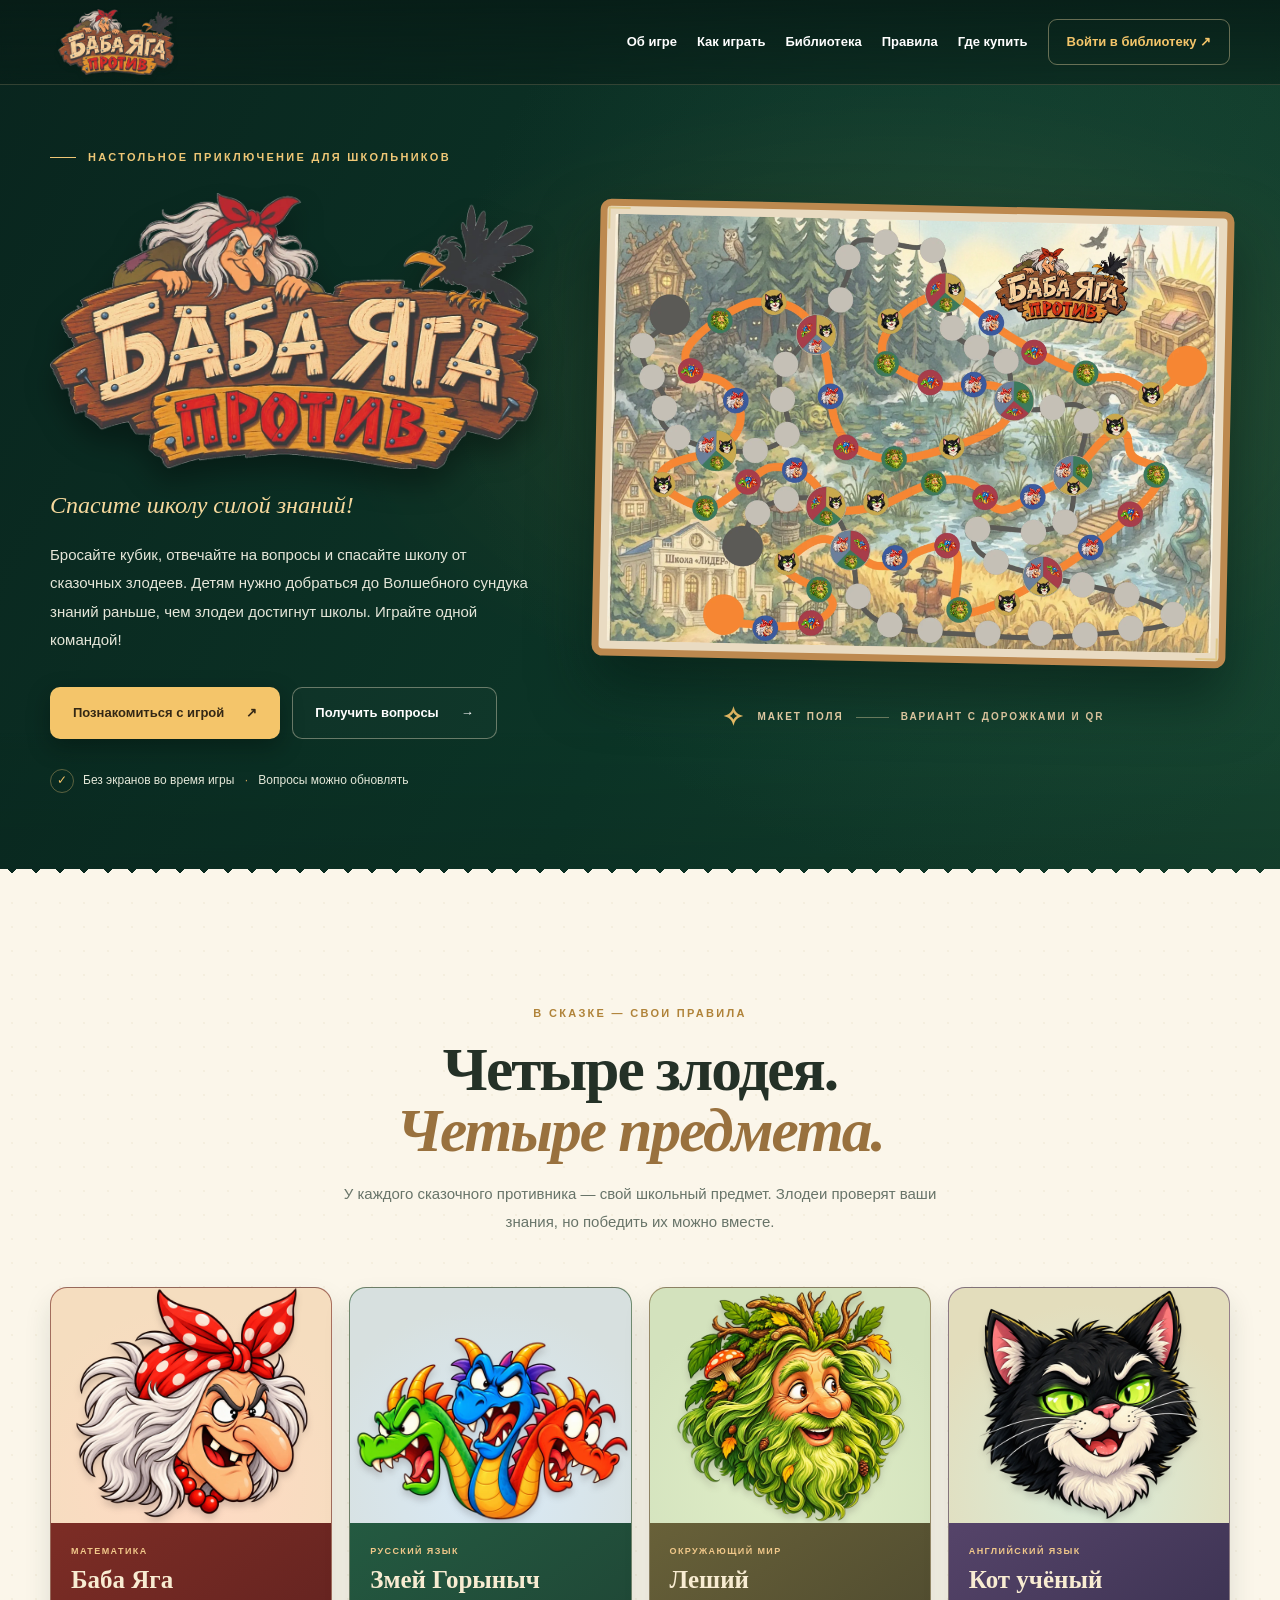
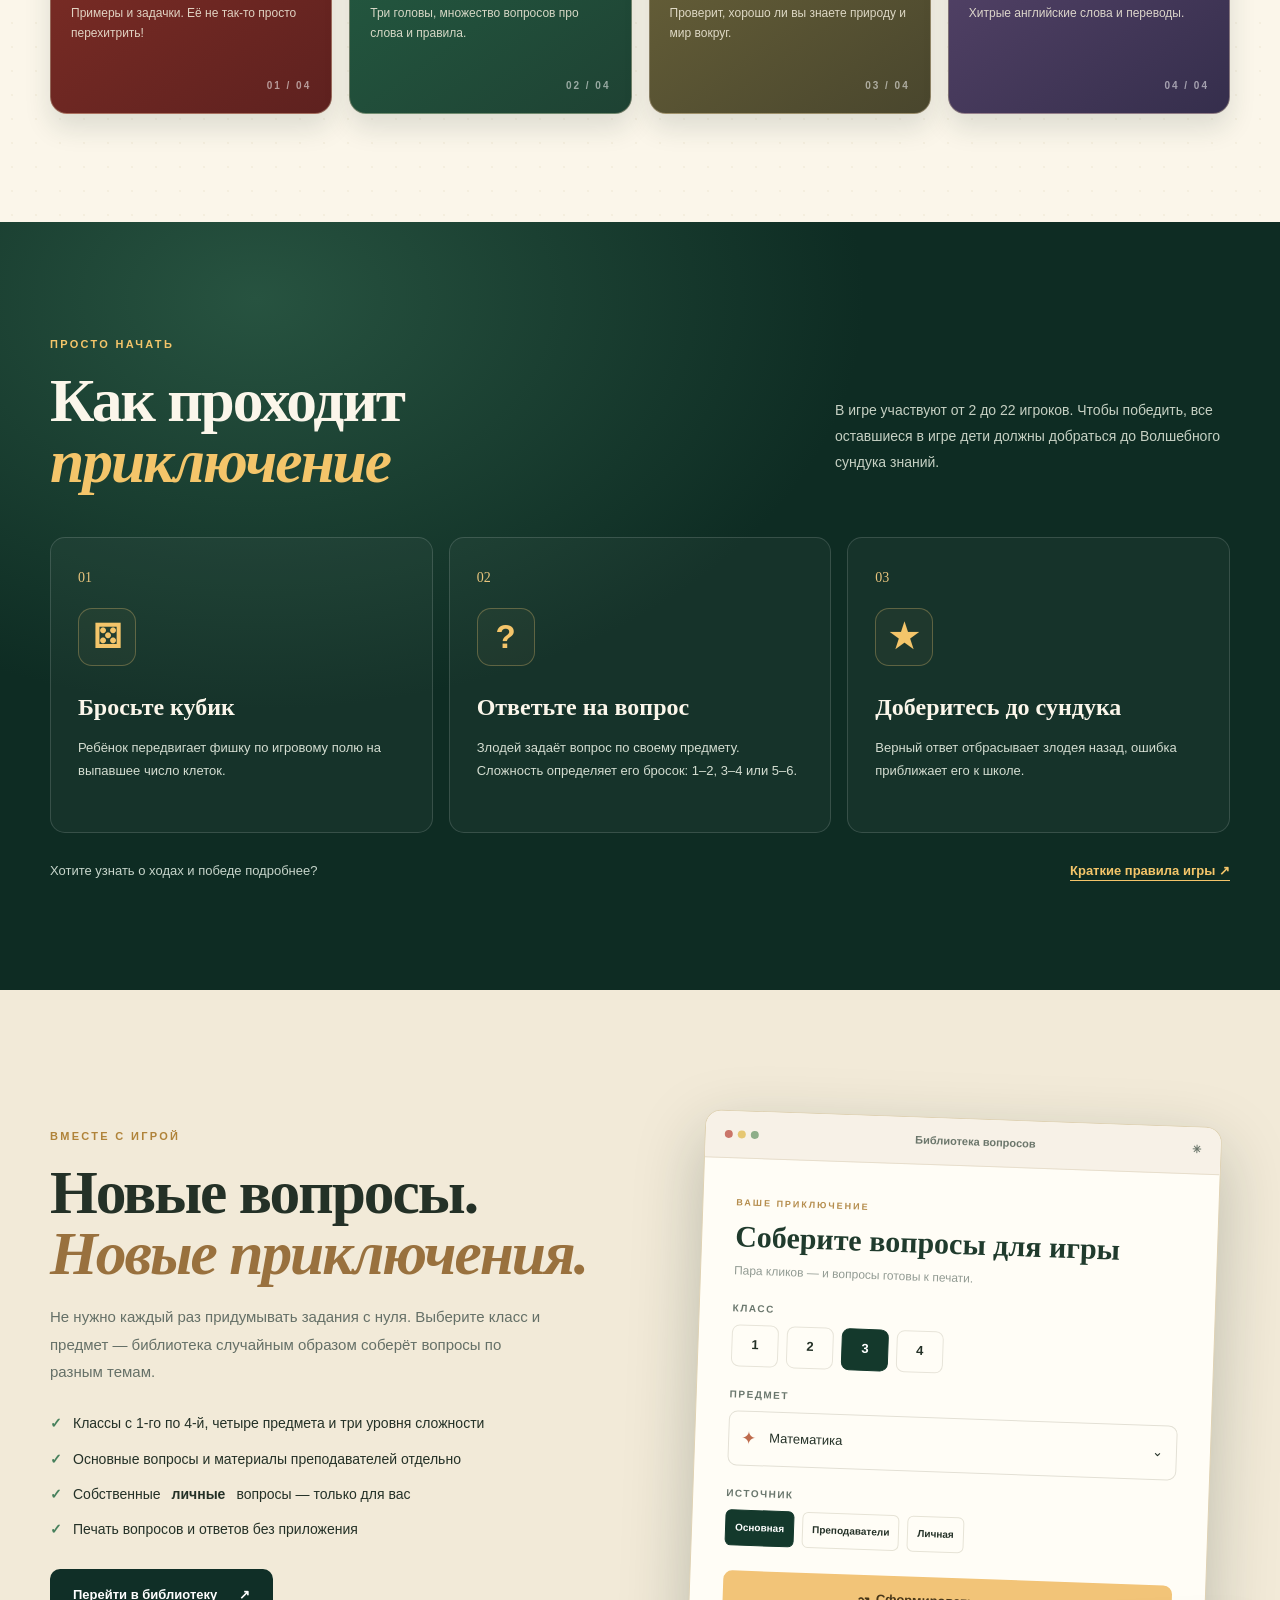
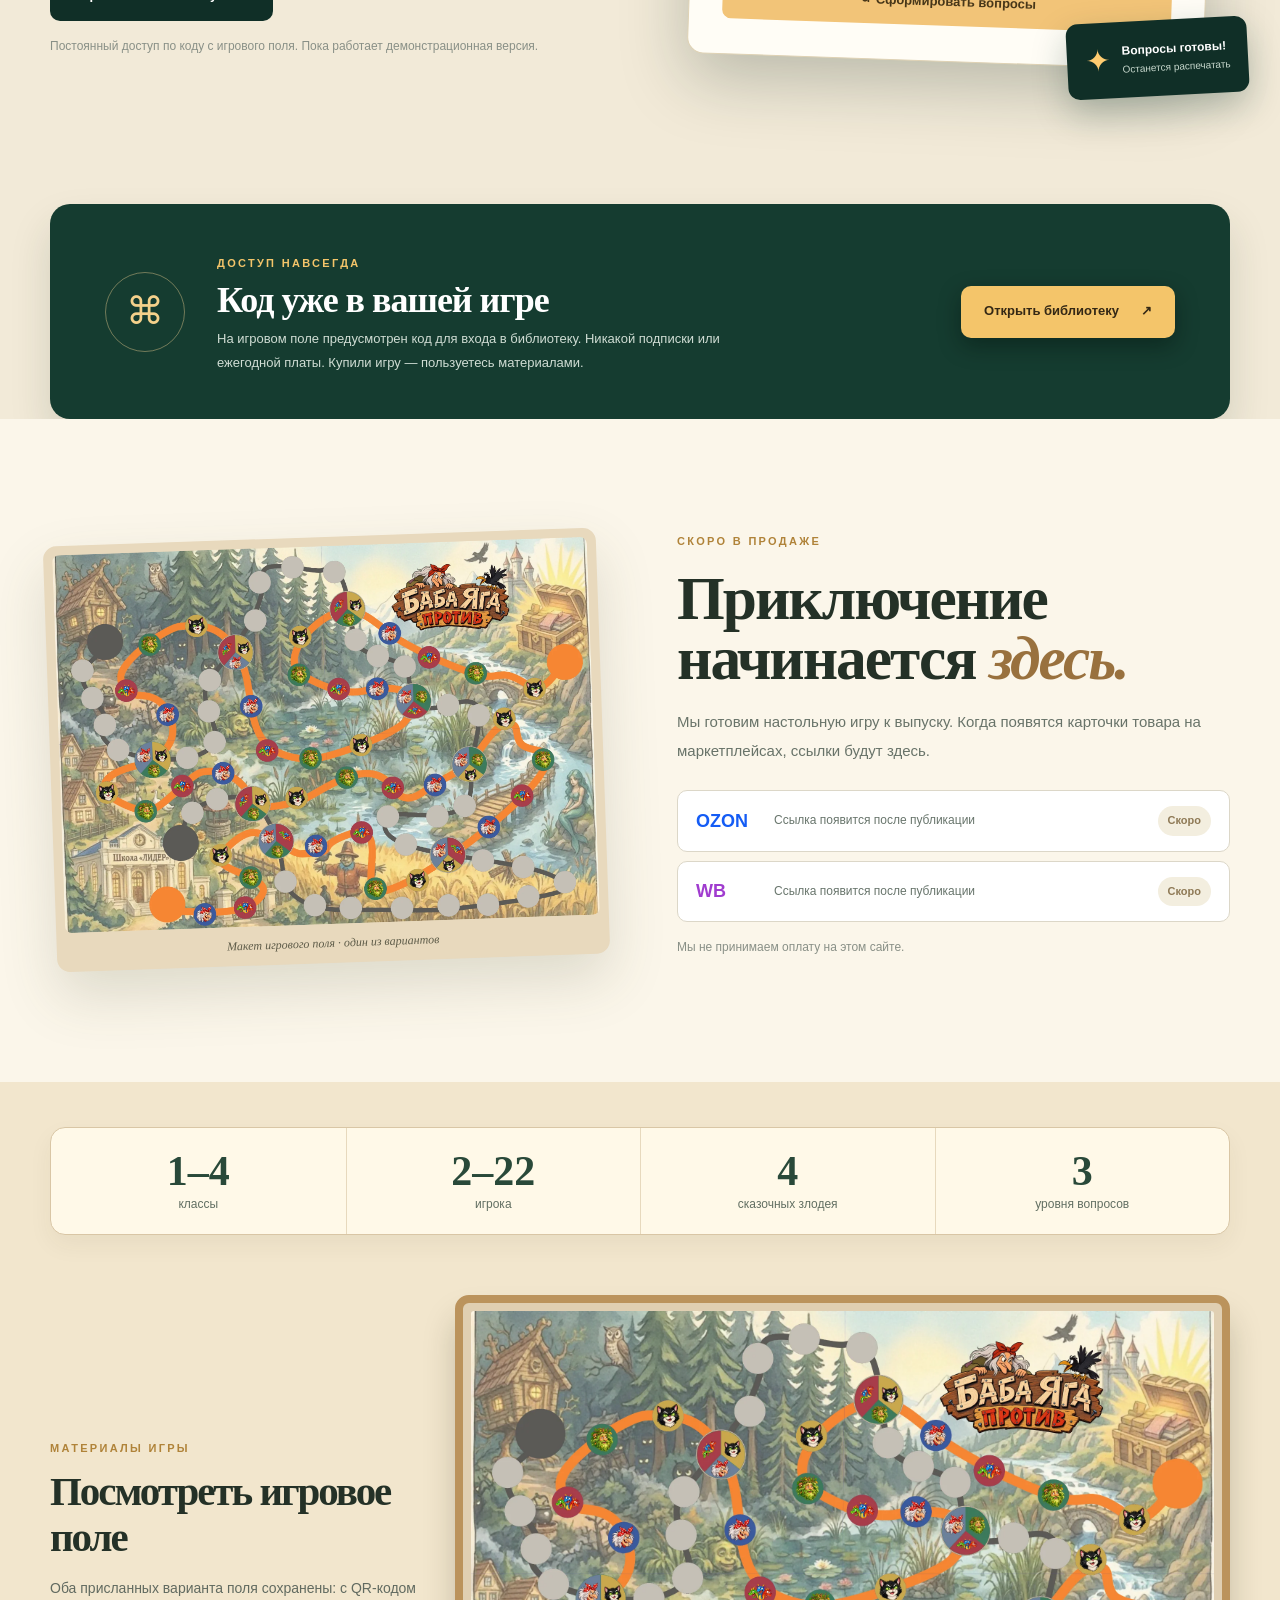
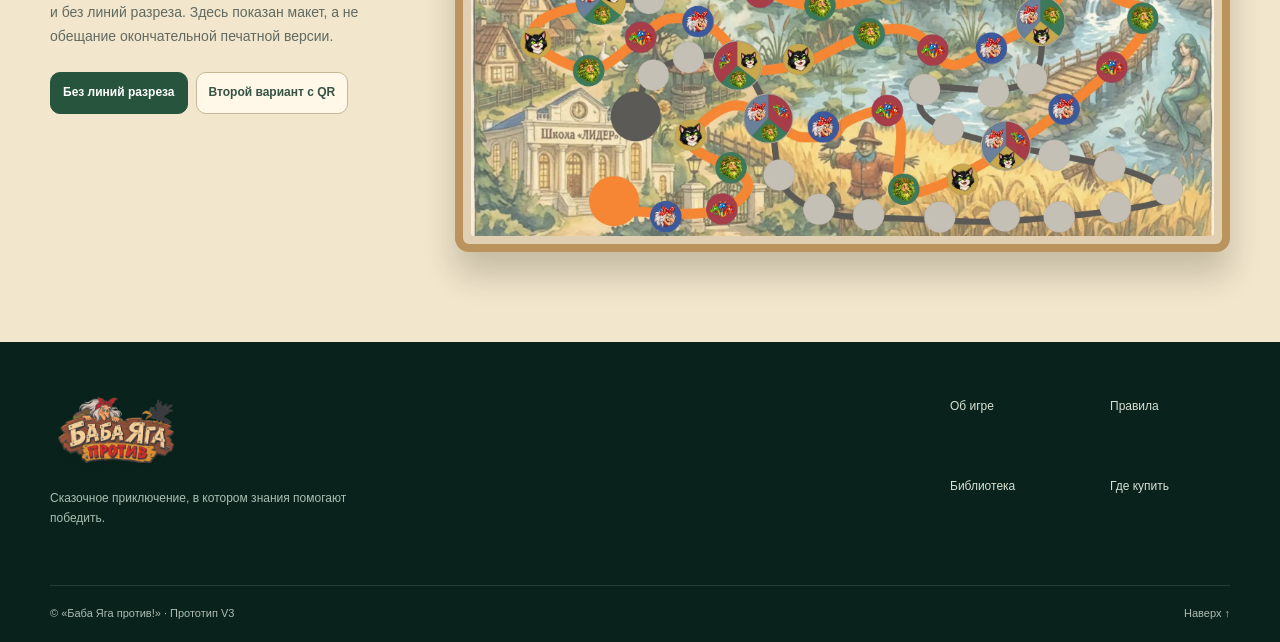
==== index.html @ 4ae3c8c5 "Add files via upload" ====
<!doctype html>
<html lang="ru">
<head>
  <meta charset="utf-8">
  <meta name="viewport" content="width=device-width, initial-scale=1">
  <meta name="theme-color" content="#102c25">
  <meta name="description" content="Баба Яга против! — настольная игра, в которой дети спасают школу, отвечая на вопросы. Постоянный доступ к библиотеке заданий — вместе с игрой.">
  <title>Баба Яга против! — Настольная игра, где знания побеждают</title>
  <link rel="stylesheet" href="css/style.css"><link rel="stylesheet" href="css/v3.css">
</head>
<body>
<header class="site-header" id="top">
  <div class="container nav-wrap">
    <a href="index.html" class="wordmark" aria-label="Баба Яга против! — главная"><img src="assets/logo.webp" alt="Баба Яга против!" class="header-logo" width="138" height="90"></a>
    <button class="menu-toggle" type="button" aria-controls="site-nav" aria-expanded="false" aria-label="Открыть меню">☰</button>
    <nav id="site-nav" class="main-nav" aria-label="Основное меню">
      <a href="#about">Об игре</a><a href="#how">Как играть</a><a href="#library">Библиотека</a><a href="rules.html">Правила</a><a href="#buy">Где купить</a>
      <a class="nav-button" href="library.html">Войти в библиотеку <span>↗</span></a>
    </nav>
  </div>
</header>
<main>
  <section class="hero">
    <div class="hero-scene" aria-hidden="true"></div>
    <div class="container hero-grid">
      <div class="hero-copy">
        <div class="eyebrow"><span class="eyebrow-line"></span> НАСТОЛЬНОЕ ПРИКЛЮЧЕНИЕ ДЛЯ ШКОЛЬНИКОВ</div>
        <h1 class="hero-logo-title"><img src="assets/logo.webp" alt="Баба Яга против!" class="hero-logo" width="800" height="550"></h1>
        <p class="hero-lead">Спасите школу силой знаний!</p>
        <p class="hero-desc">Бросайте кубик, отвечайте на вопросы и спасайте школу от сказочных злодеев. Детям нужно добраться до Волшебного сундука знаний раньше, чем злодеи достигнут школы. Играйте одной командой!</p>
        <div class="hero-actions"><a class="btn btn-gold" href="#about">Познакомиться с игрой <span>↗</span></a><a class="btn btn-outline-light" href="library.html">Получить вопросы <span>→</span></a></div>
        <div class="hero-note"><span class="circle-tick">✓</span><span>Без экранов во время игры <i>·</i> Вопросы можно обновлять</span></div>
      </div>
      <div class="hero-display">
        <div class="board-frame"><img src="assets/board.webp" alt="Авторский макет игрового поля с маршрутами, клетками персонажей и QR-кодом" width="2048" height="1448"><span class="frame-corner corner-a"></span><span class="frame-corner corner-b"></span></div>
        <div class="board-caption"><span class="sparkle">✧</span> Макет поля <span class="caption-rule"></span> <span>Вариант с дорожками и QR</span></div>
      </div>
    </div>
    <div class="hero-bottom-ornament" aria-hidden="true"></div>
  </section>
  <section id="about" class="section paper-section">
    <div class="container">
      <div class="section-heading center"><span class="section-kicker">В СКАЗКЕ — СВОИ ПРАВИЛА</span><h2>Четыре злодея.<br><em>Четыре предмета.</em></h2><p>У каждого сказочного противника — свой школьный предмет. Злодеи проверят ваши знания, но победить их можно вместе.</p></div>
      <div class="villains-grid">
        <article class="villain villain-yaga"><div class="villain-art"><img src="assets/villain_yaga.webp" alt="Баба Яга — злодей по математике" loading="lazy" width="900" height="900"></div><div class="villain-body"><span class="villain-label">МАТЕМАТИКА</span><h3>Баба Яга</h3><p>Примеры и задачки. Её не так-то просто перехитрить!</p><span class="villain-id">01 / 04</span></div></article>
        <article class="villain villain-dragon"><div class="villain-art"><img src="assets/villain_dragon.webp" alt="Трёхголовый Змей Горыныч — злодей по русскому языку" loading="lazy" width="900" height="900"></div><div class="villain-body"><span class="villain-label">РУССКИЙ ЯЗЫК</span><h3>Змей Горыныч</h3><p>Три головы, множество вопросов про слова и правила.</p><span class="villain-id">02 / 04</span></div></article>
        <article class="villain villain-leshy"><div class="villain-art"><img src="assets/villain_leshy.webp" alt="Леший — злодей по окружающему миру" loading="lazy" width="900" height="900"></div><div class="villain-body"><span class="villain-label">ОКРУЖАЮЩИЙ МИР</span><h3>Леший</h3><p>Проверит, хорошо ли вы знаете природу и мир вокруг.</p><span class="villain-id">03 / 04</span></div></article>
        <article class="villain villain-cat"><div class="villain-art"><img src="assets/villain_cat.webp" alt="Кот учёный — злодей по английскому языку" loading="lazy" width="900" height="1125"></div><div class="villain-body"><span class="villain-label">АНГЛИЙСКИЙ ЯЗЫК</span><h3>Кот учёный</h3><p>Хитрые английские слова и переводы.</p><span class="villain-id">04 / 04</span></div></article>
      </div>
    </div>
  </section>
  <section class="section forest-mid" id="how">
    <div class="container">
      <div class="how-heading"><div><span class="section-kicker kicker-amber">ПРОСТО НАЧАТЬ</span><h2>Как проходит<br><em>приключение</em></h2></div><p>В игре участвуют от 2 до 22 игроков. Чтобы победить, все оставшиеся в игре дети должны добраться до Волшебного сундука знаний.</p></div>
      <div class="steps-grid">
        <article class="step-card"><span class="step-num">01</span><div class="step-symbol">⚄</div><h3>Бросьте кубик</h3><p>Ребёнок передвигает фишку по игровому полю на выпавшее число клеток.</p></article>
        <article class="step-card"><span class="step-num">02</span><div class="step-symbol">?</div><h3>Ответьте на вопрос</h3><p>Злодей задаёт вопрос по своему предмету. Сложность определяет его бросок: 1–2, 3–4 или 5–6.</p></article>
        <article class="step-card"><span class="step-num">03</span><div class="step-symbol">★</div><h3>Доберитесь до сундука</h3><p>Верный ответ отбрасывает злодея назад, ошибка приближает его к школе.</p></article>
      </div>
      <div class="read-rules"><span>Хотите узнать о ходах и победе подробнее?</span><a href="rules.html">Краткие правила игры <span>↗</span></a></div>
    </div>
  </section>
  <section class="section library-promo" id="library">
    <div class="container promo-grid">
      <div class="promo-content"><span class="section-kicker">ВМЕСТЕ С ИГРОЙ</span><h2>Новые вопросы.<br><em>Новые приключения.</em></h2><p>Не нужно каждый раз придумывать задания с нуля. Выберите класс и предмет — библиотека случайным образом соберёт вопросы по разным темам.</p><ul class="feature-list"><li><span>✓</span>Классы с 1-го по 4-й, четыре предмета и три уровня сложности</li><li><span>✓</span>Основные вопросы и материалы преподавателей отдельно</li><li><span>✓</span>Собственные <strong>личные</strong> вопросы — только для вас</li><li><span>✓</span>Печать вопросов и ответов без приложения</li></ul><a class="btn btn-forest" href="library.html">Перейти в библиотеку <span>↗</span></a><p class="small-muted">Постоянный доступ по коду с игрового поля. Пока работает демонстрационная версия.</p></div>
      <div class="promo-visual" aria-label="Пример интерфейса библиотеки">
        <div class="mock-browser"><div class="browser-bar"><div class="browser-dots"><i></i><i></i><i></i></div><span>Библиотека вопросов</span><span>✳</span></div><div class="mock-body"><div class="mock-head"><span class="mock-kicker">ВАШЕ ПРИКЛЮЧЕНИЕ</span><h3>Соберите вопросы для игры</h3><p>Пара кликов — и вопросы готовы к печати.</p></div><div class="mock-label">КЛАСС</div><div class="mock-pills"><span>1</span><span>2</span><span class="active">3</span><span>4</span></div><div class="mock-label">ПРЕДМЕТ</div><div class="mock-subject"><span class="mock-mark">✦</span> Математика <span>⌄</span></div><div class="mock-label">ИСТОЧНИК</div><div class="mock-sources"><span class="active">Основная</span><span>Преподаватели</span><span>Личная</span></div><div class="mock-cta">↝ &nbsp;Сформировать вопросы</div></div></div>
        <div class="mock-floating"><span>✦</span><div><strong>Вопросы готовы!</strong><small>Останется распечатать</small></div></div>
      </div>
    </div>
  </section>
  <section class="section access-section"><div class="container access-panel"><div class="access-icon">⌘</div><div><span class="section-kicker kicker-amber">ДОСТУП НАВСЕГДА</span><h2>Код уже в вашей игре</h2><p>На игровом поле предусмотрен код для входа в библиотеку. Никакой подписки или ежегодной платы. Купили игру — пользуетесь материалами.</p></div><a class="btn btn-gold" href="library.html">Открыть библиотеку <span>↗</span></a></div></section>
  <section class="section buy-section" id="buy"><div class="container buy-grid"><div class="buy-photo"><img src="assets/board.webp" alt="Авторский макет поля с маршрутами и QR-кодом" loading="lazy"><span>Макет игрового поля · один из вариантов</span></div><div class="buy-copy"><span class="section-kicker">СКОРО В ПРОДАЖЕ</span><h2>Приключение<br>начинается <em>здесь.</em></h2><p>Мы готовим настольную игру к выпуску. Когда появятся карточки товара на маркетплейсах, ссылки будут здесь.</p><div class="buy-options"><div class="buy-option"><span class="store-logo ozon">OZON</span><span>Ссылка появится после публикации</span><span class="soon-chip">Скоро</span></div><div class="buy-option"><span class="store-logo wild">WB</span><span>Ссылка появится после публикации</span><span class="soon-chip">Скоро</span></div></div><p class="small-muted">Мы не принимаем оплату на этом сайте.</p></div></div></section>
<section class="section gameplay-facts"><div class="container"><div class="facts-row"><div><strong>1–4</strong><span>классы</span></div><div><strong>2–22</strong><span>игрока</span></div><div><strong>4</strong><span>сказочных злодея</span></div><div><strong>3</strong><span>уровня вопросов</span></div></div><div class="board-variants"><div><span class="section-kicker">МАТЕРИАЛЫ ИГРЫ</span><h2>Посмотреть игровое поле</h2><p>Оба присланных варианта поля сохранены: с QR-кодом и без линий разреза. Здесь показан макет, а не обещание окончательной печатной версии.</p><div class="variant-buttons"><button class="variant-button active" type="button" data-board="assets/board.webp">Без линий разреза</button><button class="variant-button" type="button" data-board="assets/board_alternative.webp">Второй вариант с QR</button></div></div><div class="variant-image"><img id="board-variant-image" src="assets/board.webp" alt="Макет игрового поля с маршрутами и QR" loading="lazy"></div></div></div></section></main>
<footer class="footer"><div class="container footer-grid"><div><a href="index.html" class="wordmark footer-mark"><img src="assets/logo.webp" alt="Баба Яга против!" class="header-logo" width="138" height="90"></a><p>Сказочное приключение, в котором знания помогают победить.</p></div><nav aria-label="Ссылки внизу страницы"><a href="#about">Об игре</a><a href="rules.html">Правила</a><a href="library.html">Библиотека</a><a href="#buy">Где купить</a></nav></div><div class="container footer-bottom"><span>© «Баба Яга против!» · Прототип V3</span><a href="#top">Наверх ↑</a></div></footer>
<script src="js/common.js"></script><script src="js/home.js"></script>
</body></html>
---- css/style.css ----
:root{--forest:#102f27;--forest-deep:#0b231e;--forest-mid:#1b4035;--cream:#fbf6ea;--paper:#f3ead7;--ink:#243229;--muted:#687469;--gold:#f6c873;--gold-dark:#ad7532;--line:#ded6c5;--radius:20px;--shadow:0 24px 66px #132c2440}*{box-sizing:border-box}html{scroll-behavior:smooth}body{margin:0;background:var(--cream);color:var(--ink);font-family:Arial,'Segoe UI',sans-serif;font-size:16px;line-height:1.6;-webkit-font-smoothing:antialiased}body.modal-open{overflow:hidden}a{text-decoration:none;color:inherit}button,input,select,textarea{font:inherit}button,a{ -webkit-tap-highlight-color:transparent}button{cursor:pointer}img{display:block;max-width:100%}p{margin:0 0 1rem}.container{width:min(1180px,calc(100% - 48px));margin:auto}.site-header{position:absolute;z-index:10;inset:0 0 auto;color:white;background:linear-gradient(180deg,#071c16db,#071c1680);backdrop-filter:blur(8px);border-bottom:1px solid #f7e7b02e}.nav-wrap{min-height:88px;display:flex;align-items:center;justify-content:space-between;gap:20px}.wordmark{display:inline-flex;align-items:center;gap:9px;font-weight:800;font-size:20px;line-height:1;letter-spacing:-.7px;white-space:nowrap}.wordmark em{display:block;font-size:15px;font-style:normal;letter-spacing:1.5px;color:var(--gold);text-transform:uppercase;margin-top:5px}.brand-star{font-size:35px;color:var(--gold);font-weight:300}.main-nav{display:flex;align-items:center;gap:25px;font-size:13px;font-weight:700}.main-nav>a:not(.nav-button){transition:color .2s}.main-nav>a:not(.nav-button):hover{color:var(--gold)}.nav-button{padding:12px 18px;border:1px solid #ead3a36b;color:var(--gold);border-radius:9px;white-space:nowrap}.nav-button:hover{background:#ebd7ae1c}.menu-toggle{display:none;background:none;border:0;font-size:24px;color:white;line-height:1}.hero{position:relative;overflow:hidden;min-height:805px;background:#102b24;color:white;isolation:isolate}.hero-scene{position:absolute;inset:0;background:radial-gradient(circle at 77% 23%,#3666579c,transparent 46%),radial-gradient(circle at 9% 90%,#1b594766,transparent 40%),linear-gradient(115deg,#071e19,#153c30 64%,#103025);z-index:-2}.hero::after{content:'';position:absolute;inset:0;z-index:-1;opacity:.2;background:radial-gradient(ellipse at 70% 45%,#c28c37a6,transparent 46%),linear-gradient(transparent 82%,#071b17)}.hero-grid{display:grid;grid-template-columns:.87fr 1.13fr;align-items:center;gap:58px;min-height:805px;padding:170px 0 130px}.eyebrow,.section-kicker{font-weight:800;font-size:11px;line-height:1.35;letter-spacing:2.3px;color:#b08339}.eyebrow{color:#efc776;display:flex;align-items:center;gap:12px;margin-bottom:28px}.eyebrow-line{display:block;height:1px;width:26px;background:#efc776}.hero h1,.section h2,.inner-intro h1,.library-hero h1{font-family:Georgia,'Times New Roman',serif;letter-spacing:-2px;font-weight:700;line-height:.99}.hero h1{font-size:clamp(68px,7.4vw,118px);margin:0 0 26px;text-shadow:0 7px 24px #0005}.hero h1 span{color:var(--gold);font-size:.82em;font-style:italic}.hero-lead{font-family:Georgia,serif;font-size:24px;font-style:italic;color:#f7d99d;margin:0 0 16px}.hero-desc{max-width:490px;font-size:15px;line-height:1.9;color:#e5e6d9;margin-bottom:32px}.hero-actions{display:flex;gap:12px;flex-wrap:wrap}.btn{display:inline-flex;align-items:center;justify-content:center;gap:22px;min-height:52px;padding:14px 22px;border-radius:10px;border:1px solid transparent;font-weight:800;font-size:13px;line-height:1.25;white-space:nowrap;transition:transform .18s,background .18s,box-shadow .18s}.btn:hover{transform:translateY(-2px)}.btn-gold{background:var(--gold);color:#342815;box-shadow:0 8px 22px #010e0966}.btn-gold:hover{background:#ffdb91}.btn-outline-light{background:#ffffff05;border-color:#e8dec46a;color:#fff}.btn-outline-dark{border-color:#b9b5a5;color:var(--forest);background:transparent}.btn-forest{background:var(--forest);color:#fff}.btn-forest:hover{background:#24513f}.hero-note{margin-top:30px;display:flex;align-items:center;gap:9px;font-size:12px;color:#e4e8d9}.hero-note i{font-style:normal;margin:0 7px;color:#cda25b}.circle-tick{color:var(--gold);border:1px solid #eac0755e;border-radius:100%;height:24px;width:24px;display:grid;place-items:center}.hero-display{position:relative;min-width:0}.board-frame{padding:8px;background:#dec894;border:7px solid #59472b;box-shadow:0 27px 0 #07160b22,0 45px 90px #0009,0 0 0 1px #cdb57c;border-radius:11px;transform:rotate(2deg);position:relative}.board-frame img{width:100%;height:auto;border:2px solid #f7e9b3;border-radius:2px}.frame-corner{position:absolute;border:2px solid #dfc88a;width:22px;height:22px}.corner-a{top:1px;left:1px;border-right:0;border-bottom:0}.corner-b{bottom:1px;right:1px;border-left:0;border-top:0}.board-caption{display:flex;gap:12px;align-items:center;justify-content:center;margin-top:35px;color:#e3d2a6;text-transform:uppercase;letter-spacing:2px;font-size:10px;font-weight:800}.sparkle{font-size:26px;color:var(--gold)}.caption-rule{height:1px;width:33px;background:#edddae70}.hero-bottom-ornament{position:absolute;bottom:0;height:22px;left:0;right:0;background:linear-gradient(135deg,transparent 12px,var(--cream) 0) 0 0/24px 24px,linear-gradient(225deg,transparent 12px,var(--cream) 0) 0 0/24px 24px}.section{padding:108px 0}.paper-section{background:var(--cream);background-image:radial-gradient(#a9854e12 1px,transparent 1px);background-size:24px 24px}.section-heading.center{text-align:center;max-width:640px;margin:0 auto 50px}.section h2{font-size:clamp(40px,4.8vw,67px);margin:15px 0 19px}.section h2 em,.inner-intro h1 em{font-style:italic;color:#99713e}.section-heading p{font-size:15px;color:var(--muted);line-height:1.9}.villains-grid{display:grid;grid-template-columns:repeat(4,1fr);gap:15px}.villain{min-height:308px;position:relative;padding:30px 23px 25px;border-radius:15px;display:flex;flex-direction:column;overflow:hidden;color:#f8ecd2;box-shadow:0 12px 25px #10352e13}.villain::after{content:'';position:absolute;top:-65px;right:-65px;border:1px solid #ffffff22;width:220px;height:220px;border-radius:50%;box-shadow:0 0 0 40px #ffffff07,0 0 0 85px #ffffff05;pointer-events:none}.villain-yaga{background:linear-gradient(145deg,#8f3429,#5e211f)}.villain-dragon{background:linear-gradient(145deg,#276849,#1e4233)}.villain-leshy{background:linear-gradient(145deg,#7b7140,#49462d)}.villain-cat{background:linear-gradient(145deg,#69517b,#352e4c)}.villain-icon{font-family:Georgia,serif;display:grid;place-items:center;width:72px;height:72px;border-radius:50%;background:#ffffff17;border:1px solid #ffffff60;color:#f7dc9d;font-size:39px;margin-bottom:21px}.villain-label{font-size:10px;font-weight:800;letter-spacing:1.9px;color:#f1c88a}.villain h3{font-family:Georgia,serif;font-size:25px;margin:7px 0 9px;line-height:1.2}.villain p{font-size:12px;line-height:1.65;color:#f2eddbdd}.villain-id{margin-top:auto;align-self:flex-end;font-weight:700;font-size:10px;color:#ffffff8a;letter-spacing:2px}.forest-mid{background:radial-gradient(ellipse at 20% 10%,#275340 0%,transparent 42%),#0e2c23;color:var(--cream)}.kicker-amber{color:var(--gold)}.how-heading{display:flex;align-items:end;justify-content:space-between;gap:80px;margin-bottom:45px}.how-heading h2{margin-bottom:0}.how-heading h2 em{color:var(--gold)}.how-heading>p{max-width:395px;color:#c6d0c3;font-size:14px;line-height:1.85}.steps-grid{display:grid;grid-template-columns:repeat(3,1fr);gap:16px}.step-card{background:#ffffff09;border:1px solid #ffffff24;border-radius:15px;padding:26px 27px 33px;position:relative;min-height:272px}.step-num{font-family:Georgia,serif;font-size:14px;color:#e8c47d}.step-symbol{border:1px solid #e7be7350;background:#e7be730b;color:var(--gold);display:grid;place-items:center;width:58px;height:58px;border-radius:14px;font-size:33px;font-weight:800;margin:18px 0 22px}.step-card h3{font-family:Georgia,serif;font-size:24px;margin:0 0 10px}.step-card p{font-size:13px;line-height:1.8;color:#d4ddd1}.read-rules{display:flex;justify-content:space-between;align-items:center;gap:20px;padding-top:28px;color:#c7d5cb;font-size:13px}.read-rules a{color:var(--gold);font-weight:800;text-decoration:underline;text-underline-offset:5px}.library-promo{background:#f2ead8}.promo-grid{display:grid;grid-template-columns:1fr 1fr;gap:75px;align-items:center}.promo-content>p{line-height:1.85;color:#657067;font-size:15px;max-width:500px}.feature-list{list-style:none;padding:0;margin:26px 0 28px;display:grid;gap:13px}.feature-list li{display:flex;gap:11px;font-size:14px}.feature-list li span{font-weight:800;color:#47805c}.small-muted{font-size:12px!important;color:#899087!important;margin-top:16px!important;line-height:1.6!important}.promo-visual{position:relative;padding:20px 18px 34px}.mock-browser{background:#fffdf6;border-radius:16px;box-shadow:var(--shadow);overflow:hidden;border:1px solid #dfd2b4;transform:rotate(2deg)}.browser-bar{height:47px;display:flex;align-items:center;justify-content:space-between;padding:0 19px;background:#f7f1e7;color:#6b766b;font-weight:800;font-size:11px;border-bottom:1px solid #e7decc}.browser-dots{display:flex;gap:5px}.browser-dots i{width:8px;height:8px;border-radius:50%;background:#cebbaa}.browser-dots i:first-child{background:#ca7569}.browser-dots i:nth-child(2){background:#e6c772}.browser-dots i:last-child{background:#8eae89}.mock-body{padding:29px 33px 35px}.mock-head h3{font-family:Georgia,serif;font-size:30px;line-height:1.2;color:#203b2d;margin:5px 0 7px}.mock-head p{color:#929b93;font-size:12px}.mock-kicker{color:#b58d4d;font-size:9px;letter-spacing:2px;font-weight:800}.mock-label{margin:20px 0 8px;color:#6a776d;font-size:10px;font-weight:800;letter-spacing:1.5px}.mock-pills,.mock-sources{display:flex;gap:8px}.mock-pills span{display:grid;place-items:center;border:1px solid #e7e4d9;border-radius:8px;width:47px;height:42px;font-weight:800;font-size:13px}.mock-pills .active,.mock-sources .active{background:#14392c;color:white;border-color:#14392c}.mock-subject{display:flex;align-items:center;gap:13px;border:1px solid #e3e0d5;padding:12px;border-radius:9px;font-size:13px}.mock-subject>span:last-child{margin-left:auto}.mock-mark{color:#be6b4c;font-size:18px}.mock-sources span{font-size:10px;padding:9px;border:1px solid #e6e3d6;border-radius:6px;font-weight:700}.mock-cta{background:#f2c478;text-align:center;padding:14px;color:#483719;font-weight:800;font-size:13px;border-radius:9px;margin-top:25px}.mock-floating{position:absolute;bottom:0;right:-18px;background:var(--forest);color:white;box-shadow:0 14px 35px #10352e44;display:flex;align-items:center;gap:12px;border-radius:12px;padding:14px 18px;transform:rotate(-3deg)}.mock-floating>span{font-size:30px;color:#ffcc70}.mock-floating strong{font-size:12px;display:block}.mock-floating small{font-size:10px;color:#c6d7cc;display:block}.access-section{padding:0;background:#f2ead8}.access-panel{background:#153c30;color:white;border-radius:20px;padding:45px 55px;display:grid;grid-template-columns:90px 1fr auto;gap:22px;align-items:center;box-shadow:0 22px 40px #20382a26}.access-icon{display:grid;place-items:center;width:80px;height:80px;border:1px solid #f3d1956b;border-radius:50%;color:#f5d18b;font-size:38px}.access-panel h2{font-size:36px;margin:8px 0 9px;letter-spacing:-1px}.access-panel p{max-width:560px;color:#d0ddd4;font-size:13px;line-height:1.8;margin:0}.buy-section{background:#fbf6ea}.buy-grid{display:grid;grid-template-columns:1fr 1fr;gap:74px;align-items:center}.buy-photo{background:#e8d9bd;padding:9px;border-radius:13px;box-shadow:0 25px 55px #4b51342b;transform:rotate(-2deg)}.buy-photo img{border-radius:7px}.buy-photo>span{display:block;text-align:center;font-family:Georgia,serif;font-size:12px;color:#5d5b48;padding:10px 0 1px;font-style:italic}.buy-copy>p{color:#687369;line-height:1.9;font-size:15px}.buy-options{display:grid;gap:9px;margin-top:25px}.buy-option{display:flex;align-items:center;gap:14px;border:1px solid #dcd7c8;border-radius:10px;padding:15px 18px;background:white}.store-logo{font-weight:900;font-size:18px;width:64px}.ozon{color:#145cf5}.wild{color:#a03ccf}.buy-option>span:nth-child(2){font-size:12px;color:#68756c;flex:1}.soon-chip{font-size:11px;font-weight:800;background:#f3eedf;padding:6px 10px;border-radius:20px;color:#8e7955}.footer{background:#09231c;color:#d7e0d3;padding:55px 0 20px}.footer-grid{display:flex;justify-content:space-between;gap:50px;margin-bottom:40px}.footer-mark{color:white}.footer-grid p{max-width:330px;color:#aabfb1;font-size:12px;line-height:1.7;margin-top:17px}.footer-grid nav{display:grid;grid-template-columns:repeat(2,minmax(120px,1fr));gap:12px 40px;font-size:12px}.footer-grid nav a:hover{color:var(--gold)}.footer-bottom{border-top:1px solid #ffffff1e;padding-top:19px;display:flex;justify-content:space-between;font-size:11px;color:#b0bdb3}.inner-page .site-header,.library-page .site-header{position:relative;background:#0d2c23}.inner-intro{padding:88px 0 70px;color:white;background:linear-gradient(90deg,#0e2d24f7,#0e2d24d6),url('../assets/forest.webp') center 48%/cover}.inner-intro h1{font-size:clamp(55px,7vw,88px);margin:15px 0}.inner-intro h1 em{color:var(--gold)}.inner-intro p{max-width:630px;color:#d8e1d3}.rules-content{padding:70px 0 105px}.rules-grid{display:grid;grid-template-columns:1.2fr .8fr;gap:42px;align-items:start}.rule-box{border-bottom:1px solid #e2d8c7;padding:0 0 24px;margin-bottom:25px;position:relative}.rule-number{font-family:Georgia,serif;font-size:15px;color:#ae8949;font-weight:700}.rule-box h2{font-size:31px;margin:7px 0 14px}.rule-box p{max-width:650px;color:#5c695e;line-height:1.85}.rules-aside{position:sticky;top:24px;border-radius:12px;overflow:hidden;box-shadow:var(--shadow);background:white}.rules-aside img{width:100%}.aside-info{padding:25px}.aside-info strong{font-family:Georgia,serif;font-size:20px}.aside-info p{margin:8px 0 0;font-size:13px;color:#68766c;line-height:1.8}.rule-note{background:#f1e8d5;padding:22px 25px;border-left:3px solid #c59a5c;font-size:13px;margin-bottom:23px}.rule-buttons{display:flex;gap:12px;flex-wrap:wrap}
/* Library layout */
.library-page{background:#f6f1e7}.library-hero{background:#12342b;color:white;padding:61px 0 75px;position:relative;overflow:hidden}.library-hero:after{content:'✧';position:absolute;right:8%;top:-90px;color:#ffffff0a;font-family:Georgia,serif;font-size:400px;pointer-events:none}.library-hero .container{position:relative;z-index:1}.library-hero h1{font-size:clamp(45px,6vw,75px);margin:14px 0 15px}.library-hero h1 em{color:var(--gold)}.library-hero p{max-width:600px;color:#d0ddd3;line-height:1.85}.demo-banner{padding:14px 0;background:#f6e5bf;font-size:12px;color:#735323}.demo-banner .container{display:flex;gap:10px;align-items:center}.library-main{padding:36px 0 85px}.library-shell{display:grid;grid-template-columns:252px 1fr;gap:25px;align-items:start}.library-sidebar{position:sticky;top:16px;display:grid;gap:11px}.panel{background:white;border:1px solid #e7e0d1;border-radius:15px;box-shadow:0 5px 18px #23432a08}.side-panel{padding:21px}.side-title{font-size:11px;color:#8b927e;font-weight:800;letter-spacing:1.3px;margin-bottom:16px}.side-menu{display:grid;gap:4px}.side-link{display:flex;gap:12px;align-items:center;padding:12px;border-radius:8px;border:0;background:transparent;text-align:left;width:100%;color:#536557;font-weight:800;font-size:13px}.side-link:hover{background:#f7f3e9}.side-link.active{color:#163d30;background:#e7efe7}.side-link .side-icon{font-size:19px;width:22px;text-align:center;font-family:Georgia,serif}.side-bottom{font-size:12px;color:#68766b;line-height:1.8}.side-bottom strong{display:block;color:#1c3e30;margin-bottom:6px}.library-content{min-width:0}.section-card{padding:32px;margin-bottom:19px}.section-card h2{font-family:Georgia,serif;font-size:32px;line-height:1.2;margin:0 0 8px}.section-card .sub{color:#788378;font-size:13px;margin:0 0 25px}.filters{display:grid;grid-template-columns:1fr 1fr;gap:18px}.field{display:grid;gap:8px}.field>label,.field-title{font-size:11px;font-weight:800;letter-spacing:1px;color:#536355;text-transform:uppercase}.field input:not([type=radio]),.field select,.field textarea,.password-input{width:100%;border:1px solid #dcded2;border-radius:10px;background:#fffefa;color:#203b2e;padding:12px 14px;min-height:47px;outline:0}.field textarea{min-height:108px;resize:vertical}.field input:focus,.field select:focus,.field textarea:focus,.password-input:focus{border-color:#549471;box-shadow:0 0 0 3px #569e771f}.subject-tiles{display:grid;grid-template-columns:repeat(4,1fr);gap:9px;margin-top:8px}.subject-button{min-height:100px;border:1px solid #e3e1d6;background:#fdfbf5;color:#3d5243;border-radius:11px;display:flex;align-items:center;justify-content:center;flex-direction:column;gap:8px;text-align:center;padding:10px;font-size:11px;font-weight:800}.subject-button strong{font-family:Georgia,serif;font-size:26px;font-weight:700;line-height:1}.subject-button.active{border-color:#153f30;background:#eaf1e9;box-shadow:inset 0 0 0 1px #153f30}.source-tabs{display:grid;grid-template-columns:repeat(3,1fr);gap:8px;margin-top:8px}.source-tab{padding:15px 8px;background:#fdfbf5;border:1px solid #e5e3d8;border-radius:10px;text-align:center;font-size:12px;font-weight:800;color:#536a57}.source-tab.active{background:#143d2e;border-color:#143d2e;color:white}.source-tab span{display:block;font-size:10px;font-weight:400;opacity:.8;margin-top:2px}.generator-actions{display:flex;justify-content:space-between;align-items:end;gap:14px;margin-top:24px}.generator-actions>.field{max-width:160px}.generator-actions .btn{width:100%}.generator-actions>div:last-child{flex:1;max-width:285px}.result-meta{display:flex;justify-content:space-between;align-items:center;gap:10px;flex-wrap:wrap;margin-bottom:22px}.counter-tag{font-size:12px;color:#59715e;background:#ebf1e8;border-radius:30px;padding:6px 12px;font-weight:700}.result-actions{display:flex;gap:8px;flex-wrap:wrap}.btn-small{min-height:40px;padding:10px 13px;font-size:12px}.question-list{display:grid;gap:12px}.q-item{border:1px solid #e9e6db;background:#fdfbf6;padding:19px;border-radius:11px}.q-top{display:flex;gap:9px;align-items:center;flex-wrap:wrap;margin-bottom:10px}.q-number{font-weight:900;color:#163d2e}.q-topic{font-size:11px;color:#9a7844;background:#f5ead5;border-radius:99px;padding:4px 9px}.q-difficulty{font-size:11px;color:#55715f;background:#e5efe7;border-radius:99px;padding:4px 9px}.q-item p{font-size:15px;font-weight:700;color:#26372b;margin:0}.q-answer{font-size:13px;color:#5c6f61;margin-top:9px;padding-top:9px;border-top:1px dashed #deded2}.empty-state{text-align:center;padding:45px 18px;border:1px dashed #d9d9c9;border-radius:13px;background:#fcfaf4}.empty-state .empty-icon{font-size:32px;color:#ba9b65}.empty-state h3{font-family:Georgia,serif;font-size:23px;margin:5px 0}.empty-state p{font-size:13px;color:#869186}.inline-alert{padding:13px 15px;background:#fff3d5;color:#72582a;border-radius:9px;font-size:12px;line-height:1.7;margin:0 0 20px}.muted-info{font-size:12px;color:#7e887c;margin-top:10px}.my-questions-list{display:grid;gap:8px;margin-top:24px}.my-question{display:flex;gap:10px;align-items:start;justify-content:space-between;padding:14px;border:1px solid #e1e2d7;border-radius:10px;background:#fdfcf8}.my-question strong{font-size:13px}.my-question span{display:block;color:#8e998f;font-size:11px;margin-top:5px}.small-delete{border:1px solid #e9ceca;border-radius:7px;background:#fef2f0;color:#a54d3f;padding:8px 9px;font-size:11px;white-space:nowrap}.two-col{display:grid;grid-template-columns:1fr 1fr;gap:15px}.radio-privacy{display:flex;gap:10px;flex-wrap:wrap;margin-top:10px}.radio-privacy label{display:flex;gap:8px;align-items:center;padding:11px 13px;border:1px solid #e2e2d4;border-radius:10px;font-size:12px;font-weight:700;cursor:pointer;flex:1}.radio-privacy input{accent-color:#214b39}.form-footer{display:flex;align-items:center;gap:20px;margin-top:22px;justify-content:space-between}.form-footer>p{margin:0;font-size:12px;color:#6d7c6e}.notice-success{color:#217547;background:#e4f3e8;padding:12px 15px;border-radius:8px;font-size:13px;margin-top:14px}.card-note{background:#edf1e8;color:#36553e;padding:14px 17px;border-radius:10px;font-size:12px;line-height:1.8}.hidden{display:none!important}.access-modal{position:fixed;z-index:100;inset:0;background:#061a14c7;display:grid;place-items:center;padding:20px}.modal-box{max-width:460px;width:100%;padding:32px;background:#fff9ed;border-radius:20px;box-shadow:0 30px 80px #0008;position:relative}.modal-box h2{font:700 36px/1.08 Georgia,serif;color:#1e3b2c;margin:8px 0 12px}.modal-box p{font-size:13px;color:#687768;line-height:1.8}.modal-box .btn{width:100%;margin-top:12px}.modal-close{position:absolute;right:16px;top:11px;border:0;background:transparent;color:#61705f;font-size:26px}.modal-box input{margin:10px 0 0}.access-message{font-size:11px;color:#a55b38;min-height:18px;margin:4px 0}.demo-link{border:0;background:transparent;text-decoration:underline;color:#335f46;text-underline-offset:4px;font-size:12px;display:block;margin:18px auto 0}.private-explainer{font-size:12px;padding:16px;background:#f7f0db;border-left:3px solid #c4994f;line-height:1.7;border-radius:0 8px 8px 0}.library-tab-page{display:none}.library-tab-page.active{display:block}.print-only{display:none}
@media(max-width:1100px){.main-nav{gap:14px}.hero-grid{gap:28px}.hero h1{font-size:85px}.promo-grid{gap:35px}.access-panel{padding:35px;grid-template-columns:68px 1fr auto}.access-icon{width:62px;height:62px}.access-panel .btn{padding:14px 15px}.subject-tiles{gap:5px}.subject-button{font-size:10px}.library-shell{grid-template-columns:210px 1fr}}
@media(max-width:900px){.menu-toggle{display:block}.nav-wrap{min-height:72px}.main-nav{display:none;position:absolute;left:0;right:0;top:72px;padding:20px 24px;background:#0d2e25;flex-direction:column;align-items:stretch;gap:16px;border-bottom:1px solid #ffffff22}.main-nav.open{display:flex}.hero,.hero-grid{min-height:auto}.hero-grid{grid-template-columns:1fr;padding:165px 0 110px;gap:45px}.hero h1{font-size:clamp(64px,12vw,100px)}.hero-display{max-width:700px;margin:auto}.villains-grid{grid-template-columns:repeat(2,1fr)}.how-heading{gap:24px}.promo-grid,.buy-grid{grid-template-columns:1fr;gap:50px}.promo-visual{max-width:600px;width:100%;margin:auto}.access-panel{grid-template-columns:70px 1fr}.access-panel .btn{grid-column:2;justify-self:start}.library-shell{grid-template-columns:1fr}.library-sidebar{position:static;display:block}.side-panel{padding:12px}.side-title,.side-bottom{display:none}.side-menu{display:flex;overflow-x:auto;scrollbar-width:none;gap:7px}.side-link{white-space:nowrap;width:auto;padding:12px 13px}}
@media(max-width:650px){.container{width:min(100% - 32px,1180px)}.hero-grid{padding:133px 0 85px}.hero h1{font-size:clamp(56px,15vw,82px)}.hero-lead{font-size:21px}.hero-desc{font-size:14px}.hero-actions{flex-direction:column;align-items:stretch}.hero-actions .btn{width:100%}.hero-note{font-size:11px}.board-frame{transform:rotate(1deg);border-width:5px;padding:4px}.board-caption{font-size:8px;letter-spacing:1px;gap:8px}.section{padding:72px 0}.section h2{font-size:clamp(36px,9vw,52px)}.villains-grid{gap:10px}.villain{min-height:265px;padding:19px 15px}.villain-icon{width:50px;height:50px;font-size:29px;margin-bottom:14px}.villain-label{font-size:8px;letter-spacing:1px}.villain h3{font-size:20px}.villain p{font-size:11px}.how-heading{display:block}.how-heading>p{margin-top:20px}.steps-grid{grid-template-columns:1fr}.step-card{min-height:0;padding:22px}.step-symbol{margin:12px 0}.read-rules{display:block}.read-rules a{display:block;margin-top:10px}.mock-body{padding:19px 16px}.mock-head h3{font-size:23px}.mock-sources span{font-size:8px}.mock-floating{right:0}.access-section{padding:0}.access-panel{grid-template-columns:1fr;padding:29px 24px;gap:15px}.access-icon{width:56px;height:56px}.access-panel h2{font-size:30px}.access-panel .btn{grid-column:1;justify-self:stretch}.footer-grid{display:block}.footer-grid nav{margin-top:26px}.buy-option{gap:8px;padding:12px}.buy-option>span:nth-child(2){font-size:11px}.buy-grid{gap:35px}.inner-intro{padding:55px 0}.rules-grid{grid-template-columns:1fr}.rules-aside{position:static;grid-row:1}.rules-content{padding-top:35px}.library-hero{padding:43px 0 50px}.library-hero h1{font-size:clamp(43px,11vw,65px)}.section-card{padding:22px 18px}.section-card h2{font-size:27px}.filters,.two-col{grid-template-columns:1fr}.subject-tiles{grid-template-columns:repeat(2,1fr);gap:8px}.subject-button{min-height:80px}.source-tabs{grid-template-columns:1fr}.source-tab{display:flex;align-items:center;justify-content:space-between;padding:10px 14px}.source-tab span{margin:0}.generator-actions{flex-direction:column;align-items:stretch}.generator-actions>.field,.generator-actions>div:last-child{max-width:unset;width:100%}.form-footer{display:block}.form-footer .btn{margin-top:13px;width:100%}.result-actions{width:100%}.result-actions .btn{flex:1}.q-item{padding:15px}.demo-banner .container{align-items:start}.footer-bottom{gap:15px}.radio-privacy{flex-direction:column}}
@media print{body{background:white!important;color:black!important}.site-header,.library-hero,.demo-banner,.library-sidebar,.generator-section,.add-section,.section-card:not(.print-result),.footer,.no-print,.result-actions{display:none!important}.library-main{padding:0}.library-shell{display:block}.library-content{width:100%}.print-result{display:block!important;border:none!important;padding:0!important;box-shadow:none!important}.print-result h2{font-size:22px}.print-only{display:block!important}.question-list{gap:0}.q-item{page-break-inside:avoid;border:0;border-bottom:1px solid #ddd;border-radius:0;background:white;padding:12px 0}.q-item p{font-size:14px}.q-topic,.q-difficulty{color:#555;background:none;border:1px solid #ddd}.q-answer{display:none!important}.print-answers{page-break-before:always;margin-top:30px}.print-answers h3{font-size:20px}.print-answers ol{font-size:13px;line-height:1.9}.print-answers li{margin:6px 0}.print-note{font-size:10px;color:#555}.print-head{margin-bottom:25px}.print-head h2{font-size:23px;margin:0 0 3px}}

/* v2: оригинальные иллюстрации поля и всех четырёх злодеев. */
.villains-grid{gap:17px}
.villain{padding:0;min-height:0;border-radius:17px;box-shadow:0 14px 27px #15352e21}
.villain::after{display:none}
.villain-art{height:224px;width:100%;background:#f0e7d3;overflow:hidden;position:relative}
.villain-art img{width:100%;height:100%;object-fit:cover;object-position:center 42%;transition:transform .35s ease}
.villain:hover .villain-art img{transform:scale(1.045)}
.villain-cat .villain-art img{object-position:center 25%}
.villain-body{padding:21px 20px 19px;display:flex;flex-direction:column;flex:1}
.villain-label{font-size:9px;letter-spacing:1.4px}
.villain h3{font-size:24px}
.villain p{font-size:12px;line-height:1.65;margin:0 0 14px}
.villain-id{padding-top:3px}
.hero-scene{background-image:radial-gradient(circle at 75% 30%,#386b5796,transparent 45%),radial-gradient(circle at 12% 90%,#2063485e,transparent 40%),linear-gradient(115deg,#071e19,#153b2f 64%,#103025)}
.board-frame img{border:0}
@media (max-width:1100px){.villain-art{height:188px}.villain-body{padding:18px 15px}}
@media (max-width:900px){.villain-art{height:240px}}
@media (max-width:650px){.villain-art{height:clamp(130px,38vw,220px)}.villain-body{padding:14px 12px 14px}.villain h3{font-size:20px}.villain p{font-size:11px;line-height:1.5}.villain-label{font-size:8px;letter-spacing:.9px}.villain{min-height:0}}
@media print{.villain-art{display:none}}
---- css/v3.css ----
/* V3 — authentic game artwork and board; layered over existing responsive layout. */
:root{--gold:#f4c56a;--ink:#243127}
.header-logo{display:block;height:66px;width:132px;max-width:100%;object-fit:contain;filter:drop-shadow(0 3px 2px #081b1370)}
.wordmark{padding:0;min-width:135px;align-items:center}
.nav-wrap{min-height:84px}
.main-nav{gap:20px}
.hero-scene{background-image:radial-gradient(circle at 76% 40%,#346b524b,transparent 47%),linear-gradient(118deg,#09251e 1%,#0c3527 57%,#174530 100%)}
.hero-grid{padding-top:150px;padding-bottom:98px;align-items:center}
.hero-logo-title{line-height:0!important;margin:6px 0 17px!important;max-width:520px}
.hero-logo{display:block;max-width:100%;width:520px;height:auto;filter:drop-shadow(0 16px 14px #0005)}
.hero-lead{margin-top:15px!important}
.hero-display{align-self:center}
.board-frame{background:#e9dbc2;border-color:#bd894f;box-shadow:0 30px 58px #00160f85;transform:rotate(1.2deg)}
.board-frame img{aspect-ratio:2048/1448;object-fit:contain;background:#eadbc7}
.board-caption{color:#f5dab0}
.section-heading h2 em,.section h2 em{font-style:italic}
.villain-art{height:235px;display:flex;align-items:end;justify-content:center;overflow:hidden;background:radial-gradient(circle at 50% 80%,#fff5d6,#eaddbe 72%)}
.villain-art img{height:100%;width:100%;object-fit:contain;object-position:center bottom;filter:drop-shadow(0 5px 3px #352d2830)}
.villain:hover .villain-art img{transform:translateY(-5px) scale(1.045)}
.villain-cat .villain-art img{object-position:center bottom}
.villain-yaga .villain-art{background:radial-gradient(circle at 50% 84%,#ffdac4,#f5ddbf 75%)}
.villain-dragon .villain-art{background:radial-gradient(circle at 50% 84%,#d9eaf7,#d7e0df 75%)}
.villain-leshy .villain-art{background:radial-gradient(circle at 50% 84%,#e0eec8,#d3e2bd 75%)}
.villain-cat .villain-art{background:radial-gradient(circle at 50% 84%,#d9ecd9,#e3ddbc 75%)}
.villain-body{min-height:190px}
.villain h3{font-size:25px}
.villains-grid .villain{border:1px solid #cfbea170}
.step-symbol{line-height:1}
.facts-row{display:grid;grid-template-columns:repeat(4,1fr);border:1px solid #d9c6a5;border-radius:15px;overflow:hidden;background:#fff9e8;box-shadow:0 10px 24px #3330180e}
.facts-row>div{text-align:center;padding:20px 10px;display:flex;flex-direction:column;gap:1px}
.facts-row>div+div{border-left:1px solid #e7d9bd}
.facts-row strong{font:bold clamp(25px,3.7vw,42px)/1.1 Georgia,serif;color:#294939}
.facts-row span{font-size:12px;color:#626f62}
.gameplay-facts{background:#f2e6cd;padding-top:45px;padding-bottom:90px}
.board-variants{display:grid;grid-template-columns:370px minmax(0,1fr);gap:35px;align-items:center;margin-top:60px}
.board-variants h2{font:bold clamp(28px,3.2vw,43px)/1.11 Georgia,serif;margin:10px 0 17px}
.board-variants p{font-size:14px;color:#616a60;line-height:1.7}
.variant-buttons{display:flex;gap:8px;flex-wrap:wrap;margin-top:24px}
.variant-button{background:#fff7e8;color:#365345;border:1px solid #c7b799;padding:10px 12px;border-radius:10px;font-weight:bold;font-size:12px;cursor:pointer}
.variant-button.active{background:#27543c;border-color:#27543c;color:white}
.variant-button:focus-visible{outline:3px solid #d99136;outline-offset:3px}
.variant-image{background:#e0cfb2;padding:8px;border:8px solid #bb935c;border-radius:14px;box-shadow:0 23px 32px #27240c36}
.variant-image img{display:block;width:100%;height:auto;border-radius:3px}
.rules-main{min-width:0}
.mix-table{display:grid;gap:8px;margin-top:22px}
.mix-table>div{display:grid;grid-template-columns:74px 1fr;gap:14px;padding:10px 14px;border-radius:9px;background:#f2ebda;font-size:13px;line-height:1.5}
.mix-table strong{color:#935423}
.aside-info+.aside-info{margin-top:12px}
.difficulty-card{background:#f1e1be}
.subject-tiles .subject-button{position:relative}
.subject-button[data-subject="math"]{background-image:linear-gradient(#fffefaee,#fffefaee),url('../assets/villain_yaga.webp');background-position:center;background-size:cover}
.subject-button[data-subject="rus"]{background-image:linear-gradient(#fffefaee,#fffefaee),url('../assets/villain_dragon.webp');background-position:center;background-size:cover}
.subject-button[data-subject="world"]{background-image:linear-gradient(#fffefaee,#fffefaee),url('../assets/villain_leshy.webp');background-position:center;background-size:cover}
.subject-button[data-subject="en"]{background-image:linear-gradient(#fffefaee,#fffefaee),url('../assets/villain_cat.webp');background-position:center;background-size:cover}
.level-group{margin-bottom:20px;padding:18px;border-radius:12px;background:#fff9eb;border:1px solid #e4d5bc}
.level-group-heading{display:flex;align-items:center;justify-content:space-between;gap:16px;margin:0 0 10px}
.level-group-heading h3{margin:0;font:700 20px/1.3 Georgia,serif;color:#2b4737}
.level-pill{border-radius:8px;background:#e9e7d9;border:1px solid #d8d4bf;padding:5px 9px;color:#565e52;font-size:12px;font-weight:bold}
.level-group .q-item{background:#fffdf8;margin-bottom:10px}
.level-group .q-item:last-child{margin-bottom:0}
.level-group .q-topic{font-weight:bold}
.level-empty{font-size:13px;color:#8a795c;margin:12px 0}
@media(max-width:1050px){.board-variants{grid-template-columns:300px minmax(0,1fr)}.villain-art{height:195px}}
@media(max-width:900px){.hero-grid{padding-top:135px;gap:34px}.hero-logo-title{margin:0 0 22px!important}.hero-logo{max-width:510px;margin:auto}.board-variants{grid-template-columns:1fr;gap:25px}.board-variants>div:first-child{max-width:600px}}
@media(max-width:650px){.header-logo{width:112px;height:58px}.nav-wrap{min-height:70px}.hero-grid{padding-top:102px;padding-bottom:75px}.hero-logo{max-width:100%}.hero-lead{font-size:22px}.board-frame{transform:rotate(.5deg)}.villain-art{height:clamp(118px,36vw,184px)}.villain-body{min-height:190px}.villain h3{font-size:20px}.facts-row{grid-template-columns:repeat(2,1fr)}.facts-row>div{padding:16px 6px}.facts-row>div:nth-child(3){border-left:0;border-top:1px solid #e7d9bd}.facts-row>div:nth-child(4){border-top:1px solid #e7d9bd}.gameplay-facts{padding-bottom:60px}.board-variants{margin-top:45px}.mix-table>div{grid-template-columns:55px 1fr;gap:8px;font-size:11px;padding:10px}.level-group{padding:12px}.level-group-heading h3{font-size:16px}.level-pill{font-size:10px}}
@media print{.level-group{padding:0;background:white;border:0;break-inside:auto}.level-group-heading{margin-top:18px;break-after:avoid}.level-group-heading h3{font-size:17px}.level-pill{font-size:11px}.level-group .q-item{margin:0;background:white}.level-empty{display:none}}
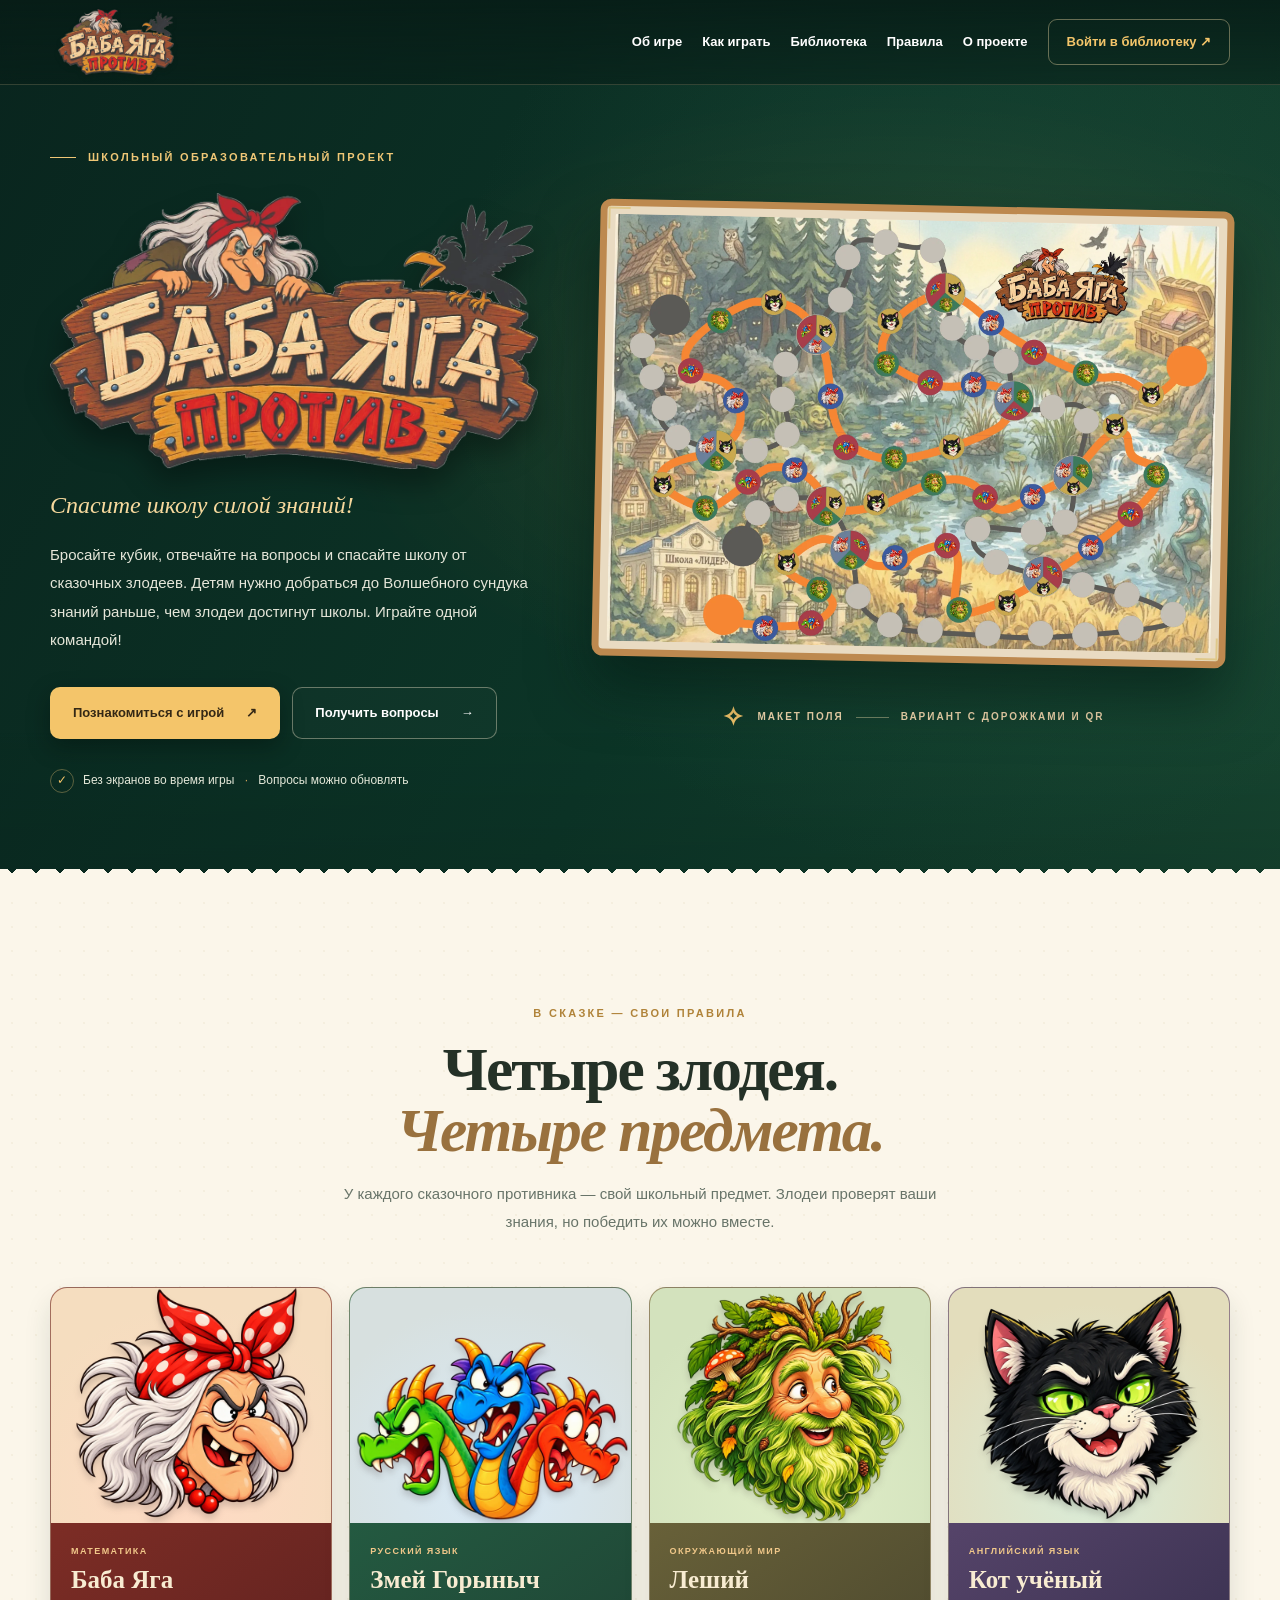
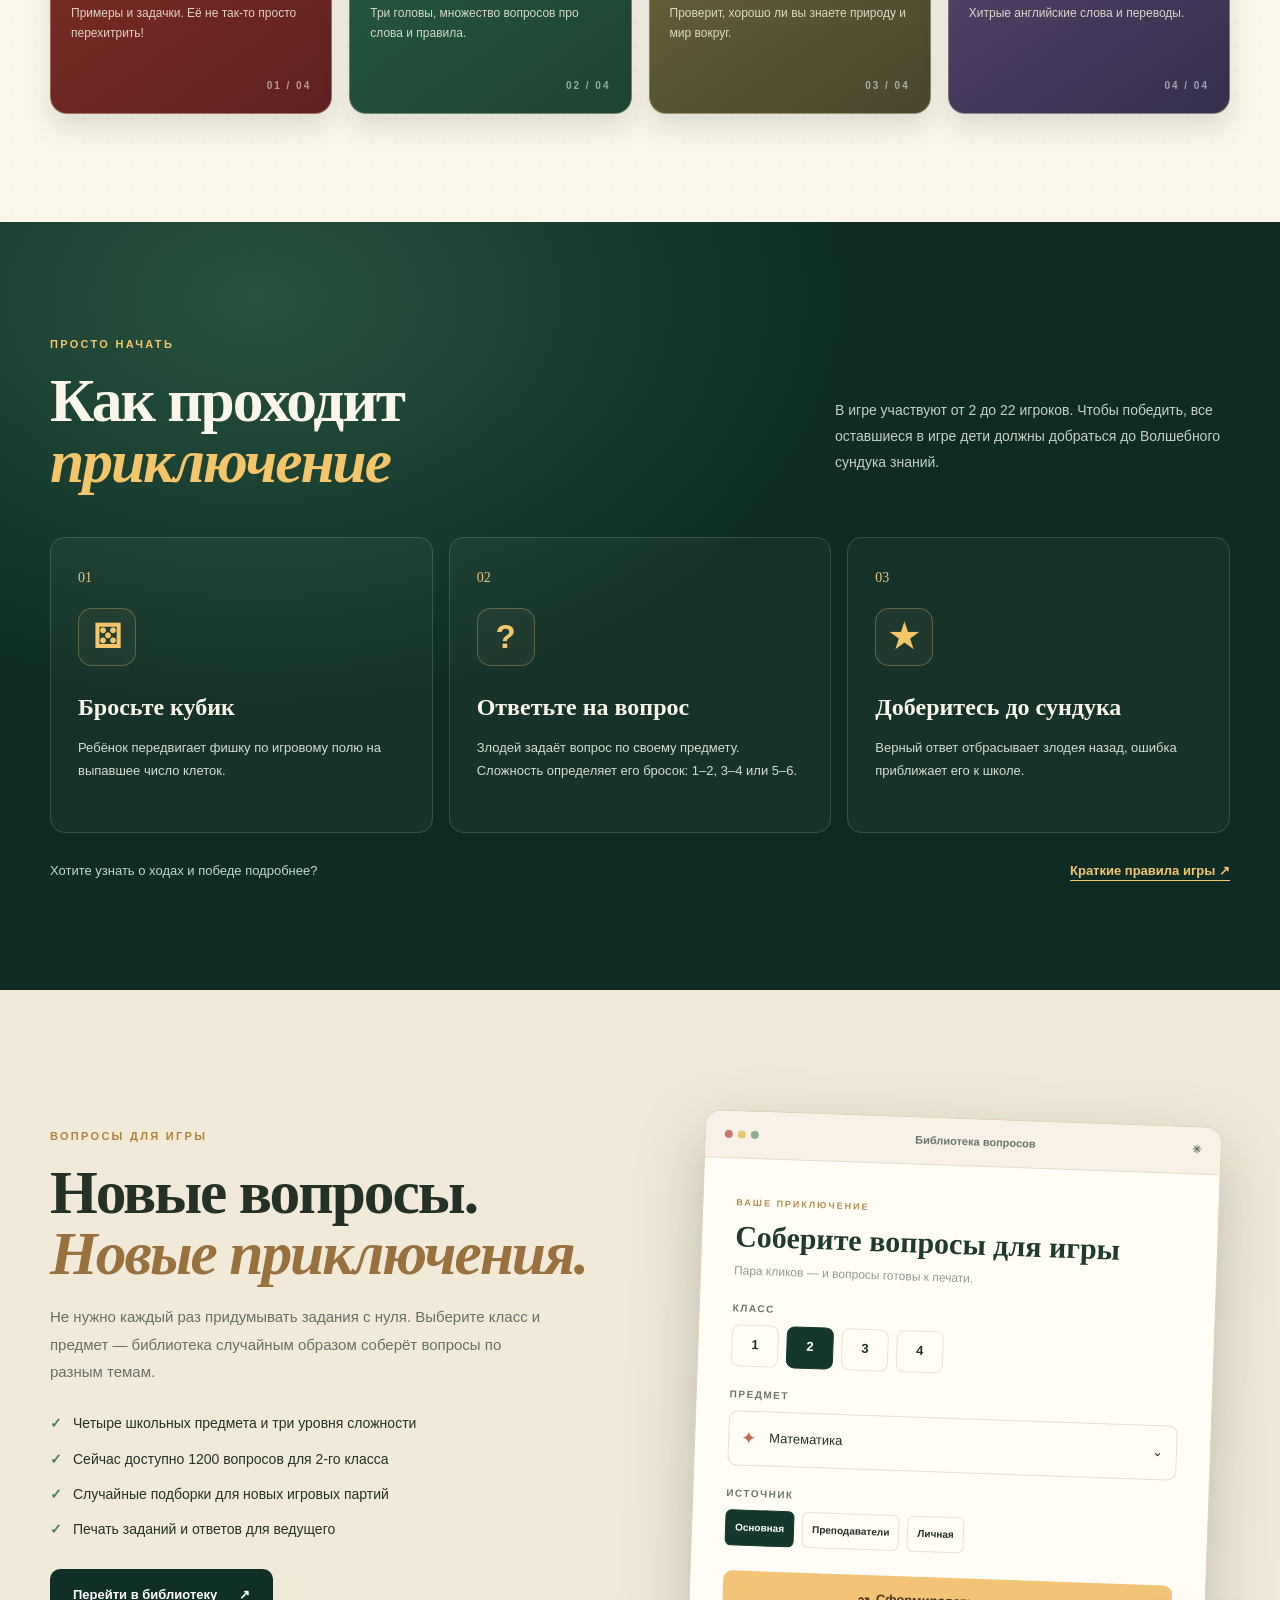
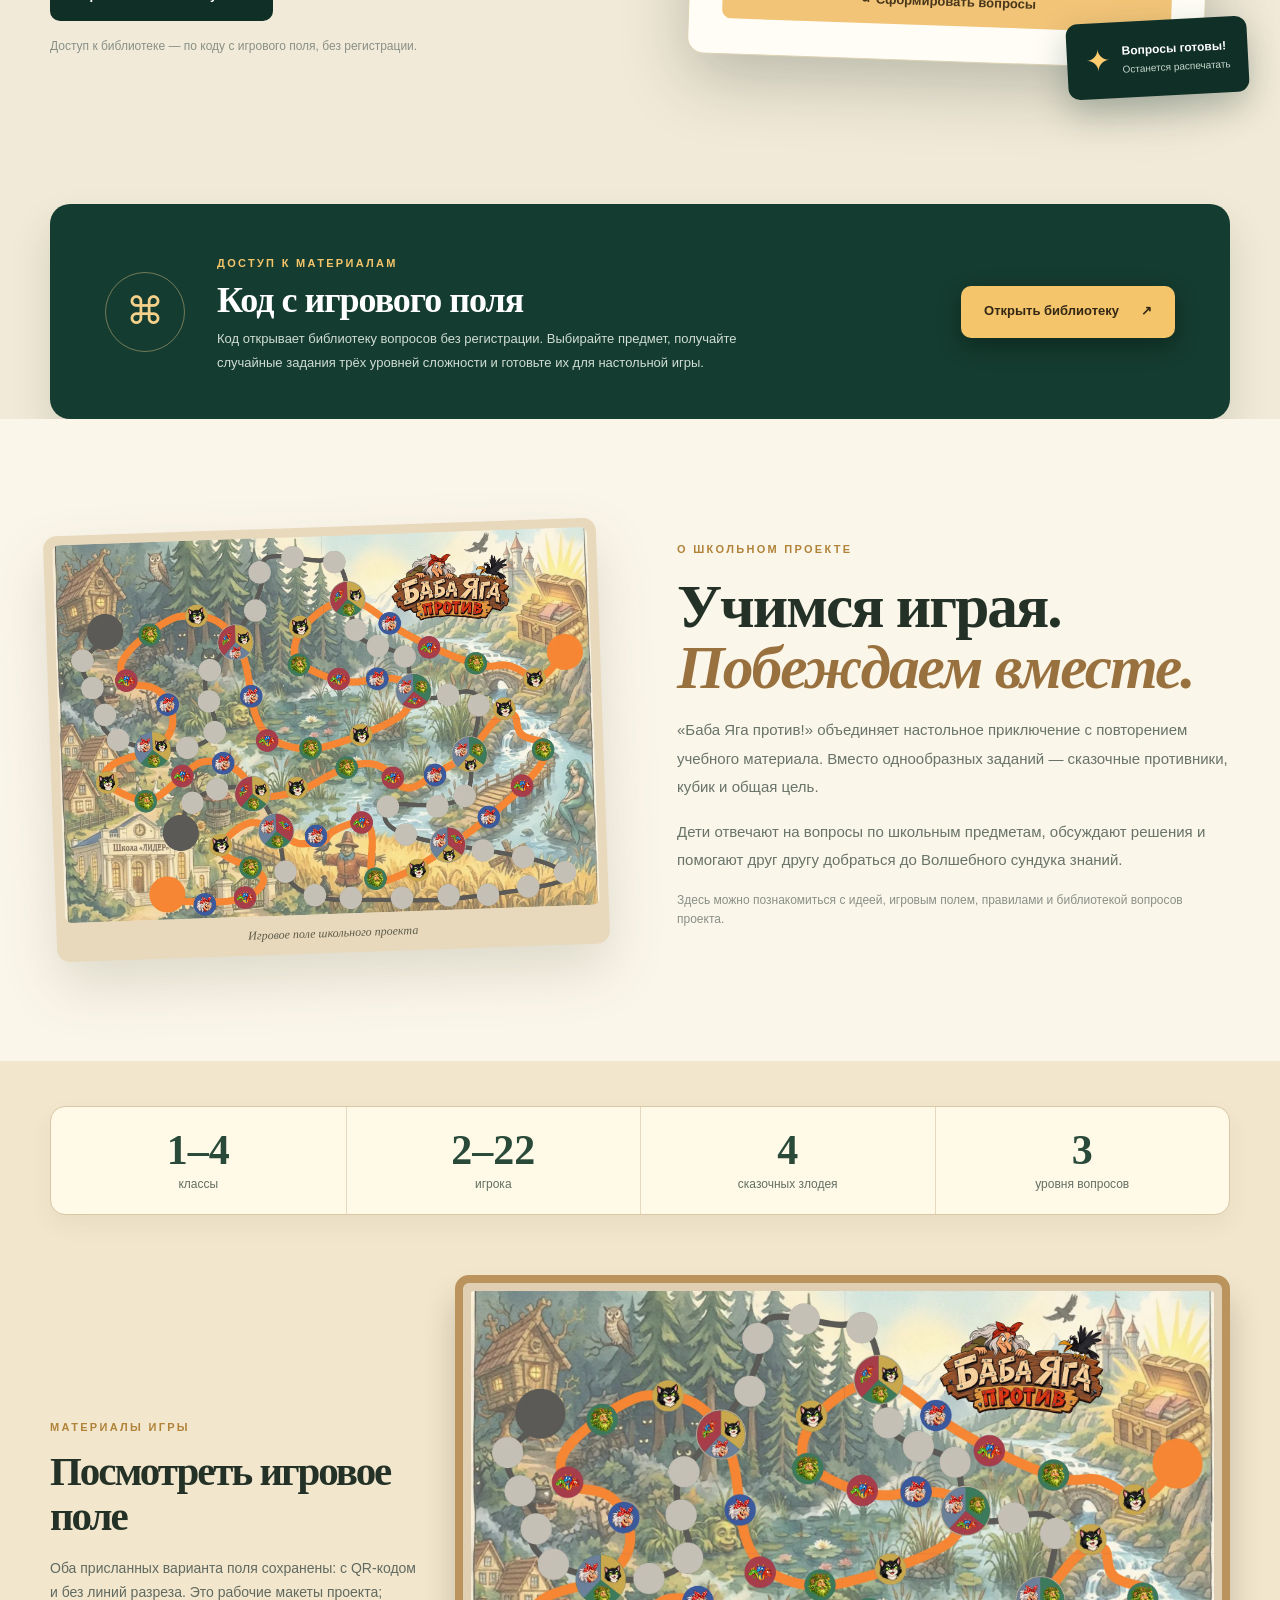
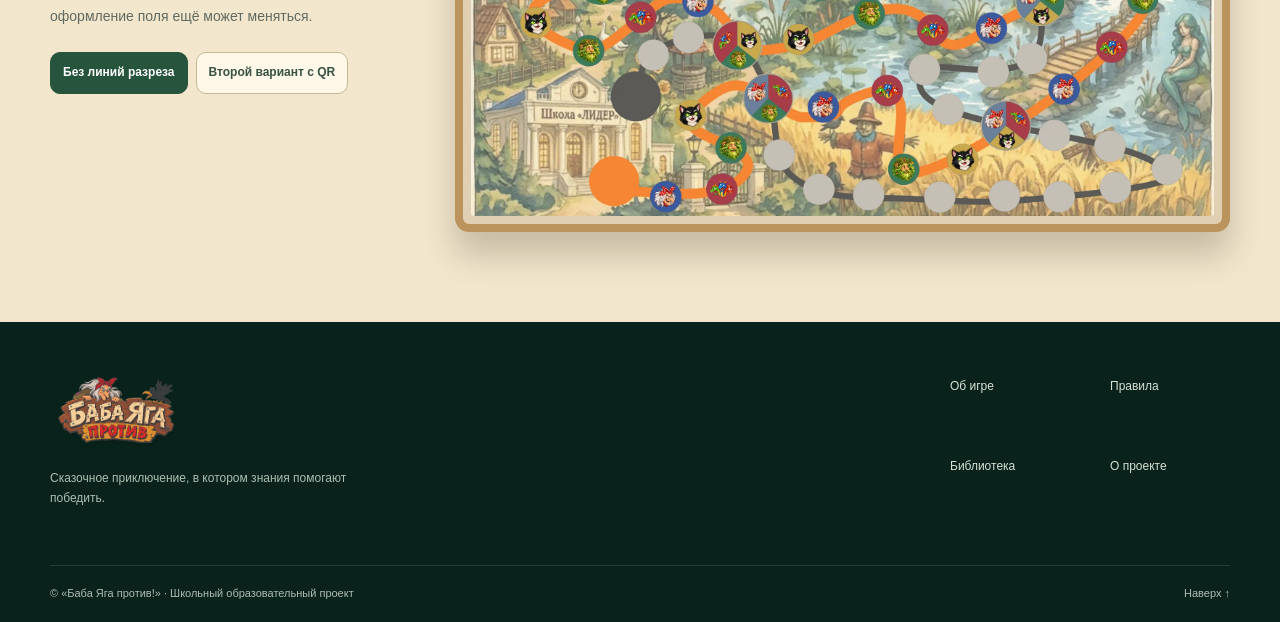
==== commit f29b401c: "Remove sales references; present school educational project" ====
--- a/index.html
+++ b/index.html
@@ -4,7 +4,7 @@
   <meta charset="utf-8">
   <meta name="viewport" content="width=device-width, initial-scale=1">
   <meta name="theme-color" content="#102c25">
-  <meta name="description" content="Баба Яга против! — настольная игра, в которой дети спасают школу, отвечая на вопросы. Постоянный доступ к библиотеке заданий — вместе с игрой.">
+  <meta name="description" content="«Баба Яга против!» — школьный образовательный проект: настольная игра для повторения учебного материала, сказочные персонажи, правила и библиотека вопросов.">
   <title>Баба Яга против! — Настольная игра, где знания побеждают</title>
   <link rel="stylesheet" href="css/style.css"><link rel="stylesheet" href="css/v3.css">
 </head>
@@ -14,7 +14,7 @@
     <a href="index.html" class="wordmark" aria-label="Баба Яга против! — главная"><img src="assets/logo.webp" alt="Баба Яга против!" class="header-logo" width="138" height="90"></a>
     <button class="menu-toggle" type="button" aria-controls="site-nav" aria-expanded="false" aria-label="Открыть меню">☰</button>
     <nav id="site-nav" class="main-nav" aria-label="Основное меню">
-      <a href="#about">Об игре</a><a href="#how">Как играть</a><a href="#library">Библиотека</a><a href="rules.html">Правила</a><a href="#buy">Где купить</a>
+      <a href="#about">Об игре</a><a href="#how">Как играть</a><a href="#library">Библиотека</a><a href="rules.html">Правила</a><a href="#project">О проекте</a>
       <a class="nav-button" href="library.html">Войти в библиотеку <span>↗</span></a>
     </nav>
   </div>
@@ -24,7 +24,7 @@
     <div class="hero-scene" aria-hidden="true"></div>
     <div class="container hero-grid">
       <div class="hero-copy">
-        <div class="eyebrow"><span class="eyebrow-line"></span> НАСТОЛЬНОЕ ПРИКЛЮЧЕНИЕ ДЛЯ ШКОЛЬНИКОВ</div>
+        <div class="eyebrow"><span class="eyebrow-line"></span> ШКОЛЬНЫЙ ОБРАЗОВАТЕЛЬНЫЙ ПРОЕКТ</div>
         <h1 class="hero-logo-title"><img src="assets/logo.webp" alt="Баба Яга против!" class="hero-logo" width="800" height="550"></h1>
         <p class="hero-lead">Спасите школу силой знаний!</p>
         <p class="hero-desc">Бросайте кубик, отвечайте на вопросы и спасайте школу от сказочных злодеев. Детям нужно добраться до Волшебного сундука знаний раньше, чем злодеи достигнут школы. Играйте одной командой!</p>
@@ -62,16 +62,16 @@
   </section>
   <section class="section library-promo" id="library">
     <div class="container promo-grid">
-      <div class="promo-content"><span class="section-kicker">ВМЕСТЕ С ИГРОЙ</span><h2>Новые вопросы.<br><em>Новые приключения.</em></h2><p>Не нужно каждый раз придумывать задания с нуля. Выберите класс и предмет — библиотека случайным образом соберёт вопросы по разным темам.</p><ul class="feature-list"><li><span>✓</span>Классы с 1-го по 4-й, четыре предмета и три уровня сложности</li><li><span>✓</span>Основные вопросы и материалы преподавателей отдельно</li><li><span>✓</span>Собственные <strong>личные</strong> вопросы — только для вас</li><li><span>✓</span>Печать вопросов и ответов без приложения</li></ul><a class="btn btn-forest" href="library.html">Перейти в библиотеку <span>↗</span></a><p class="small-muted">Постоянный доступ по коду с игрового поля. Пока работает демонстрационная версия.</p></div>
+      <div class="promo-content"><span class="section-kicker">ВОПРОСЫ ДЛЯ ИГРЫ</span><h2>Новые вопросы.<br><em>Новые приключения.</em></h2><p>Не нужно каждый раз придумывать задания с нуля. Выберите класс и предмет — библиотека случайным образом соберёт вопросы по разным темам.</p><ul class="feature-list"><li><span>✓</span>Четыре школьных предмета и три уровня сложности</li><li><span>✓</span>Сейчас доступно 1200 вопросов для 2-го класса</li><li><span>✓</span>Случайные подборки для новых игровых партий</li><li><span>✓</span>Печать заданий и ответов для ведущего</li></ul><a class="btn btn-forest" href="library.html">Перейти в библиотеку <span>↗</span></a><p class="small-muted">Доступ к библиотеке — по коду с игрового поля, без регистрации.</p></div>
       <div class="promo-visual" aria-label="Пример интерфейса библиотеки">
-        <div class="mock-browser"><div class="browser-bar"><div class="browser-dots"><i></i><i></i><i></i></div><span>Библиотека вопросов</span><span>✳</span></div><div class="mock-body"><div class="mock-head"><span class="mock-kicker">ВАШЕ ПРИКЛЮЧЕНИЕ</span><h3>Соберите вопросы для игры</h3><p>Пара кликов — и вопросы готовы к печати.</p></div><div class="mock-label">КЛАСС</div><div class="mock-pills"><span>1</span><span>2</span><span class="active">3</span><span>4</span></div><div class="mock-label">ПРЕДМЕТ</div><div class="mock-subject"><span class="mock-mark">✦</span> Математика <span>⌄</span></div><div class="mock-label">ИСТОЧНИК</div><div class="mock-sources"><span class="active">Основная</span><span>Преподаватели</span><span>Личная</span></div><div class="mock-cta">↝ &nbsp;Сформировать вопросы</div></div></div>
+        <div class="mock-browser"><div class="browser-bar"><div class="browser-dots"><i></i><i></i><i></i></div><span>Библиотека вопросов</span><span>✳</span></div><div class="mock-body"><div class="mock-head"><span class="mock-kicker">ВАШЕ ПРИКЛЮЧЕНИЕ</span><h3>Соберите вопросы для игры</h3><p>Пара кликов — и вопросы готовы к печати.</p></div><div class="mock-label">КЛАСС</div><div class="mock-pills"><span>1</span><span class="active">2</span><span>3</span><span>4</span></div><div class="mock-label">ПРЕДМЕТ</div><div class="mock-subject"><span class="mock-mark">✦</span> Математика <span>⌄</span></div><div class="mock-label">ИСТОЧНИК</div><div class="mock-sources"><span class="active">Основная</span><span>Преподаватели</span><span>Личная</span></div><div class="mock-cta">↝ &nbsp;Сформировать вопросы</div></div></div>
         <div class="mock-floating"><span>✦</span><div><strong>Вопросы готовы!</strong><small>Останется распечатать</small></div></div>
       </div>
     </div>
   </section>
-  <section class="section access-section"><div class="container access-panel"><div class="access-icon">⌘</div><div><span class="section-kicker kicker-amber">ДОСТУП НАВСЕГДА</span><h2>Код уже в вашей игре</h2><p>На игровом поле предусмотрен код для входа в библиотеку. Никакой подписки или ежегодной платы. Купили игру — пользуетесь материалами.</p></div><a class="btn btn-gold" href="library.html">Открыть библиотеку <span>↗</span></a></div></section>
-  <section class="section buy-section" id="buy"><div class="container buy-grid"><div class="buy-photo"><img src="assets/board.webp" alt="Авторский макет поля с маршрутами и QR-кодом" loading="lazy"><span>Макет игрового поля · один из вариантов</span></div><div class="buy-copy"><span class="section-kicker">СКОРО В ПРОДАЖЕ</span><h2>Приключение<br>начинается <em>здесь.</em></h2><p>Мы готовим настольную игру к выпуску. Когда появятся карточки товара на маркетплейсах, ссылки будут здесь.</p><div class="buy-options"><div class="buy-option"><span class="store-logo ozon">OZON</span><span>Ссылка появится после публикации</span><span class="soon-chip">Скоро</span></div><div class="buy-option"><span class="store-logo wild">WB</span><span>Ссылка появится после публикации</span><span class="soon-chip">Скоро</span></div></div><p class="small-muted">Мы не принимаем оплату на этом сайте.</p></div></div></section>
-<section class="section gameplay-facts"><div class="container"><div class="facts-row"><div><strong>1–4</strong><span>классы</span></div><div><strong>2–22</strong><span>игрока</span></div><div><strong>4</strong><span>сказочных злодея</span></div><div><strong>3</strong><span>уровня вопросов</span></div></div><div class="board-variants"><div><span class="section-kicker">МАТЕРИАЛЫ ИГРЫ</span><h2>Посмотреть игровое поле</h2><p>Оба присланных варианта поля сохранены: с QR-кодом и без линий разреза. Здесь показан макет, а не обещание окончательной печатной версии.</p><div class="variant-buttons"><button class="variant-button active" type="button" data-board="assets/board.webp">Без линий разреза</button><button class="variant-button" type="button" data-board="assets/board_alternative.webp">Второй вариант с QR</button></div></div><div class="variant-image"><img id="board-variant-image" src="assets/board.webp" alt="Макет игрового поля с маршрутами и QR" loading="lazy"></div></div></div></section></main>
-<footer class="footer"><div class="container footer-grid"><div><a href="index.html" class="wordmark footer-mark"><img src="assets/logo.webp" alt="Баба Яга против!" class="header-logo" width="138" height="90"></a><p>Сказочное приключение, в котором знания помогают победить.</p></div><nav aria-label="Ссылки внизу страницы"><a href="#about">Об игре</a><a href="rules.html">Правила</a><a href="library.html">Библиотека</a><a href="#buy">Где купить</a></nav></div><div class="container footer-bottom"><span>© «Баба Яга против!» · Прототип V3</span><a href="#top">Наверх ↑</a></div></footer>
+  <section class="section access-section"><div class="container access-panel"><div class="access-icon">⌘</div><div><span class="section-kicker kicker-amber">ДОСТУП К МАТЕРИАЛАМ</span><h2>Код с игрового поля</h2><p>Код открывает библиотеку вопросов без регистрации. Выбирайте предмет, получайте случайные задания трёх уровней сложности и готовьте их для настольной игры.</p></div><a class="btn btn-gold" href="library.html">Открыть библиотеку <span>↗</span></a></div></section>
+  <section class="section project-section" id="project"><div class="container project-grid"><div class="project-photo"><img src="assets/board.webp" alt="Игровое поле школьного проекта «Баба Яга против!»" loading="lazy"><span>Игровое поле школьного проекта</span></div><div class="project-copy"><span class="section-kicker">О ШКОЛЬНОМ ПРОЕКТЕ</span><h2>Учимся играя.<br><em>Побеждаем вместе.</em></h2><p>«Баба Яга против!» объединяет настольное приключение с повторением учебного материала. Вместо однообразных заданий — сказочные противники, кубик и общая цель.</p><p>Дети отвечают на вопросы по школьным предметам, обсуждают решения и помогают друг другу добраться до Волшебного сундука знаний.</p><p class="small-muted">Здесь можно познакомиться с идеей, игровым полем, правилами и библиотекой вопросов проекта.</p></div></div></section>
+  <section class="section gameplay-facts"><div class="container"><div class="facts-row"><div><strong>1–4</strong><span>классы</span></div><div><strong>2–22</strong><span>игрока</span></div><div><strong>4</strong><span>сказочных злодея</span></div><div><strong>3</strong><span>уровня вопросов</span></div></div><div class="board-variants"><div><span class="section-kicker">МАТЕРИАЛЫ ИГРЫ</span><h2>Посмотреть игровое поле</h2><p>Оба присланных варианта поля сохранены: с QR-кодом и без линий разреза. Это рабочие макеты проекта; оформление поля ещё может меняться.</p><div class="variant-buttons"><button class="variant-button active" type="button" data-board="assets/board.webp">Без линий разреза</button><button class="variant-button" type="button" data-board="assets/board_alternative.webp">Второй вариант с QR</button></div></div><div class="variant-image"><img id="board-variant-image" src="assets/board.webp" alt="Макет игрового поля с маршрутами и QR" loading="lazy"></div></div></div></section></main>
+<footer class="footer"><div class="container footer-grid"><div><a href="index.html" class="wordmark footer-mark"><img src="assets/logo.webp" alt="Баба Яга против!" class="header-logo" width="138" height="90"></a><p>Сказочное приключение, в котором знания помогают победить.</p></div><nav aria-label="Ссылки внизу страницы"><a href="#about">Об игре</a><a href="rules.html">Правила</a><a href="library.html">Библиотека</a><a href="#project">О проекте</a></nav></div><div class="container footer-bottom"><span>© «Баба Яга против!» · Школьный образовательный проект</span><a href="#top">Наверх ↑</a></div></footer>
 <script src="js/common.js"></script><script src="js/home.js"></script>
 </body></html>
--- a/css/style.css
+++ b/css/style.css
@@ -1,9 +1,9 @@
-:root{--forest:#102f27;--forest-deep:#0b231e;--forest-mid:#1b4035;--cream:#fbf6ea;--paper:#f3ead7;--ink:#243229;--muted:#687469;--gold:#f6c873;--gold-dark:#ad7532;--line:#ded6c5;--radius:20px;--shadow:0 24px 66px #132c2440}*{box-sizing:border-box}html{scroll-behavior:smooth}body{margin:0;background:var(--cream);color:var(--ink);font-family:Arial,'Segoe UI',sans-serif;font-size:16px;line-height:1.6;-webkit-font-smoothing:antialiased}body.modal-open{overflow:hidden}a{text-decoration:none;color:inherit}button,input,select,textarea{font:inherit}button,a{ -webkit-tap-highlight-color:transparent}button{cursor:pointer}img{display:block;max-width:100%}p{margin:0 0 1rem}.container{width:min(1180px,calc(100% - 48px));margin:auto}.site-header{position:absolute;z-index:10;inset:0 0 auto;color:white;background:linear-gradient(180deg,#071c16db,#071c1680);backdrop-filter:blur(8px);border-bottom:1px solid #f7e7b02e}.nav-wrap{min-height:88px;display:flex;align-items:center;justify-content:space-between;gap:20px}.wordmark{display:inline-flex;align-items:center;gap:9px;font-weight:800;font-size:20px;line-height:1;letter-spacing:-.7px;white-space:nowrap}.wordmark em{display:block;font-size:15px;font-style:normal;letter-spacing:1.5px;color:var(--gold);text-transform:uppercase;margin-top:5px}.brand-star{font-size:35px;color:var(--gold);font-weight:300}.main-nav{display:flex;align-items:center;gap:25px;font-size:13px;font-weight:700}.main-nav>a:not(.nav-button){transition:color .2s}.main-nav>a:not(.nav-button):hover{color:var(--gold)}.nav-button{padding:12px 18px;border:1px solid #ead3a36b;color:var(--gold);border-radius:9px;white-space:nowrap}.nav-button:hover{background:#ebd7ae1c}.menu-toggle{display:none;background:none;border:0;font-size:24px;color:white;line-height:1}.hero{position:relative;overflow:hidden;min-height:805px;background:#102b24;color:white;isolation:isolate}.hero-scene{position:absolute;inset:0;background:radial-gradient(circle at 77% 23%,#3666579c,transparent 46%),radial-gradient(circle at 9% 90%,#1b594766,transparent 40%),linear-gradient(115deg,#071e19,#153c30 64%,#103025);z-index:-2}.hero::after{content:'';position:absolute;inset:0;z-index:-1;opacity:.2;background:radial-gradient(ellipse at 70% 45%,#c28c37a6,transparent 46%),linear-gradient(transparent 82%,#071b17)}.hero-grid{display:grid;grid-template-columns:.87fr 1.13fr;align-items:center;gap:58px;min-height:805px;padding:170px 0 130px}.eyebrow,.section-kicker{font-weight:800;font-size:11px;line-height:1.35;letter-spacing:2.3px;color:#b08339}.eyebrow{color:#efc776;display:flex;align-items:center;gap:12px;margin-bottom:28px}.eyebrow-line{display:block;height:1px;width:26px;background:#efc776}.hero h1,.section h2,.inner-intro h1,.library-hero h1{font-family:Georgia,'Times New Roman',serif;letter-spacing:-2px;font-weight:700;line-height:.99}.hero h1{font-size:clamp(68px,7.4vw,118px);margin:0 0 26px;text-shadow:0 7px 24px #0005}.hero h1 span{color:var(--gold);font-size:.82em;font-style:italic}.hero-lead{font-family:Georgia,serif;font-size:24px;font-style:italic;color:#f7d99d;margin:0 0 16px}.hero-desc{max-width:490px;font-size:15px;line-height:1.9;color:#e5e6d9;margin-bottom:32px}.hero-actions{display:flex;gap:12px;flex-wrap:wrap}.btn{display:inline-flex;align-items:center;justify-content:center;gap:22px;min-height:52px;padding:14px 22px;border-radius:10px;border:1px solid transparent;font-weight:800;font-size:13px;line-height:1.25;white-space:nowrap;transition:transform .18s,background .18s,box-shadow .18s}.btn:hover{transform:translateY(-2px)}.btn-gold{background:var(--gold);color:#342815;box-shadow:0 8px 22px #010e0966}.btn-gold:hover{background:#ffdb91}.btn-outline-light{background:#ffffff05;border-color:#e8dec46a;color:#fff}.btn-outline-dark{border-color:#b9b5a5;color:var(--forest);background:transparent}.btn-forest{background:var(--forest);color:#fff}.btn-forest:hover{background:#24513f}.hero-note{margin-top:30px;display:flex;align-items:center;gap:9px;font-size:12px;color:#e4e8d9}.hero-note i{font-style:normal;margin:0 7px;color:#cda25b}.circle-tick{color:var(--gold);border:1px solid #eac0755e;border-radius:100%;height:24px;width:24px;display:grid;place-items:center}.hero-display{position:relative;min-width:0}.board-frame{padding:8px;background:#dec894;border:7px solid #59472b;box-shadow:0 27px 0 #07160b22,0 45px 90px #0009,0 0 0 1px #cdb57c;border-radius:11px;transform:rotate(2deg);position:relative}.board-frame img{width:100%;height:auto;border:2px solid #f7e9b3;border-radius:2px}.frame-corner{position:absolute;border:2px solid #dfc88a;width:22px;height:22px}.corner-a{top:1px;left:1px;border-right:0;border-bottom:0}.corner-b{bottom:1px;right:1px;border-left:0;border-top:0}.board-caption{display:flex;gap:12px;align-items:center;justify-content:center;margin-top:35px;color:#e3d2a6;text-transform:uppercase;letter-spacing:2px;font-size:10px;font-weight:800}.sparkle{font-size:26px;color:var(--gold)}.caption-rule{height:1px;width:33px;background:#edddae70}.hero-bottom-ornament{position:absolute;bottom:0;height:22px;left:0;right:0;background:linear-gradient(135deg,transparent 12px,var(--cream) 0) 0 0/24px 24px,linear-gradient(225deg,transparent 12px,var(--cream) 0) 0 0/24px 24px}.section{padding:108px 0}.paper-section{background:var(--cream);background-image:radial-gradient(#a9854e12 1px,transparent 1px);background-size:24px 24px}.section-heading.center{text-align:center;max-width:640px;margin:0 auto 50px}.section h2{font-size:clamp(40px,4.8vw,67px);margin:15px 0 19px}.section h2 em,.inner-intro h1 em{font-style:italic;color:#99713e}.section-heading p{font-size:15px;color:var(--muted);line-height:1.9}.villains-grid{display:grid;grid-template-columns:repeat(4,1fr);gap:15px}.villain{min-height:308px;position:relative;padding:30px 23px 25px;border-radius:15px;display:flex;flex-direction:column;overflow:hidden;color:#f8ecd2;box-shadow:0 12px 25px #10352e13}.villain::after{content:'';position:absolute;top:-65px;right:-65px;border:1px solid #ffffff22;width:220px;height:220px;border-radius:50%;box-shadow:0 0 0 40px #ffffff07,0 0 0 85px #ffffff05;pointer-events:none}.villain-yaga{background:linear-gradient(145deg,#8f3429,#5e211f)}.villain-dragon{background:linear-gradient(145deg,#276849,#1e4233)}.villain-leshy{background:linear-gradient(145deg,#7b7140,#49462d)}.villain-cat{background:linear-gradient(145deg,#69517b,#352e4c)}.villain-icon{font-family:Georgia,serif;display:grid;place-items:center;width:72px;height:72px;border-radius:50%;background:#ffffff17;border:1px solid #ffffff60;color:#f7dc9d;font-size:39px;margin-bottom:21px}.villain-label{font-size:10px;font-weight:800;letter-spacing:1.9px;color:#f1c88a}.villain h3{font-family:Georgia,serif;font-size:25px;margin:7px 0 9px;line-height:1.2}.villain p{font-size:12px;line-height:1.65;color:#f2eddbdd}.villain-id{margin-top:auto;align-self:flex-end;font-weight:700;font-size:10px;color:#ffffff8a;letter-spacing:2px}.forest-mid{background:radial-gradient(ellipse at 20% 10%,#275340 0%,transparent 42%),#0e2c23;color:var(--cream)}.kicker-amber{color:var(--gold)}.how-heading{display:flex;align-items:end;justify-content:space-between;gap:80px;margin-bottom:45px}.how-heading h2{margin-bottom:0}.how-heading h2 em{color:var(--gold)}.how-heading>p{max-width:395px;color:#c6d0c3;font-size:14px;line-height:1.85}.steps-grid{display:grid;grid-template-columns:repeat(3,1fr);gap:16px}.step-card{background:#ffffff09;border:1px solid #ffffff24;border-radius:15px;padding:26px 27px 33px;position:relative;min-height:272px}.step-num{font-family:Georgia,serif;font-size:14px;color:#e8c47d}.step-symbol{border:1px solid #e7be7350;background:#e7be730b;color:var(--gold);display:grid;place-items:center;width:58px;height:58px;border-radius:14px;font-size:33px;font-weight:800;margin:18px 0 22px}.step-card h3{font-family:Georgia,serif;font-size:24px;margin:0 0 10px}.step-card p{font-size:13px;line-height:1.8;color:#d4ddd1}.read-rules{display:flex;justify-content:space-between;align-items:center;gap:20px;padding-top:28px;color:#c7d5cb;font-size:13px}.read-rules a{color:var(--gold);font-weight:800;text-decoration:underline;text-underline-offset:5px}.library-promo{background:#f2ead8}.promo-grid{display:grid;grid-template-columns:1fr 1fr;gap:75px;align-items:center}.promo-content>p{line-height:1.85;color:#657067;font-size:15px;max-width:500px}.feature-list{list-style:none;padding:0;margin:26px 0 28px;display:grid;gap:13px}.feature-list li{display:flex;gap:11px;font-size:14px}.feature-list li span{font-weight:800;color:#47805c}.small-muted{font-size:12px!important;color:#899087!important;margin-top:16px!important;line-height:1.6!important}.promo-visual{position:relative;padding:20px 18px 34px}.mock-browser{background:#fffdf6;border-radius:16px;box-shadow:var(--shadow);overflow:hidden;border:1px solid #dfd2b4;transform:rotate(2deg)}.browser-bar{height:47px;display:flex;align-items:center;justify-content:space-between;padding:0 19px;background:#f7f1e7;color:#6b766b;font-weight:800;font-size:11px;border-bottom:1px solid #e7decc}.browser-dots{display:flex;gap:5px}.browser-dots i{width:8px;height:8px;border-radius:50%;background:#cebbaa}.browser-dots i:first-child{background:#ca7569}.browser-dots i:nth-child(2){background:#e6c772}.browser-dots i:last-child{background:#8eae89}.mock-body{padding:29px 33px 35px}.mock-head h3{font-family:Georgia,serif;font-size:30px;line-height:1.2;color:#203b2d;margin:5px 0 7px}.mock-head p{color:#929b93;font-size:12px}.mock-kicker{color:#b58d4d;font-size:9px;letter-spacing:2px;font-weight:800}.mock-label{margin:20px 0 8px;color:#6a776d;font-size:10px;font-weight:800;letter-spacing:1.5px}.mock-pills,.mock-sources{display:flex;gap:8px}.mock-pills span{display:grid;place-items:center;border:1px solid #e7e4d9;border-radius:8px;width:47px;height:42px;font-weight:800;font-size:13px}.mock-pills .active,.mock-sources .active{background:#14392c;color:white;border-color:#14392c}.mock-subject{display:flex;align-items:center;gap:13px;border:1px solid #e3e0d5;padding:12px;border-radius:9px;font-size:13px}.mock-subject>span:last-child{margin-left:auto}.mock-mark{color:#be6b4c;font-size:18px}.mock-sources span{font-size:10px;padding:9px;border:1px solid #e6e3d6;border-radius:6px;font-weight:700}.mock-cta{background:#f2c478;text-align:center;padding:14px;color:#483719;font-weight:800;font-size:13px;border-radius:9px;margin-top:25px}.mock-floating{position:absolute;bottom:0;right:-18px;background:var(--forest);color:white;box-shadow:0 14px 35px #10352e44;display:flex;align-items:center;gap:12px;border-radius:12px;padding:14px 18px;transform:rotate(-3deg)}.mock-floating>span{font-size:30px;color:#ffcc70}.mock-floating strong{font-size:12px;display:block}.mock-floating small{font-size:10px;color:#c6d7cc;display:block}.access-section{padding:0;background:#f2ead8}.access-panel{background:#153c30;color:white;border-radius:20px;padding:45px 55px;display:grid;grid-template-columns:90px 1fr auto;gap:22px;align-items:center;box-shadow:0 22px 40px #20382a26}.access-icon{display:grid;place-items:center;width:80px;height:80px;border:1px solid #f3d1956b;border-radius:50%;color:#f5d18b;font-size:38px}.access-panel h2{font-size:36px;margin:8px 0 9px;letter-spacing:-1px}.access-panel p{max-width:560px;color:#d0ddd4;font-size:13px;line-height:1.8;margin:0}.buy-section{background:#fbf6ea}.buy-grid{display:grid;grid-template-columns:1fr 1fr;gap:74px;align-items:center}.buy-photo{background:#e8d9bd;padding:9px;border-radius:13px;box-shadow:0 25px 55px #4b51342b;transform:rotate(-2deg)}.buy-photo img{border-radius:7px}.buy-photo>span{display:block;text-align:center;font-family:Georgia,serif;font-size:12px;color:#5d5b48;padding:10px 0 1px;font-style:italic}.buy-copy>p{color:#687369;line-height:1.9;font-size:15px}.buy-options{display:grid;gap:9px;margin-top:25px}.buy-option{display:flex;align-items:center;gap:14px;border:1px solid #dcd7c8;border-radius:10px;padding:15px 18px;background:white}.store-logo{font-weight:900;font-size:18px;width:64px}.ozon{color:#145cf5}.wild{color:#a03ccf}.buy-option>span:nth-child(2){font-size:12px;color:#68756c;flex:1}.soon-chip{font-size:11px;font-weight:800;background:#f3eedf;padding:6px 10px;border-radius:20px;color:#8e7955}.footer{background:#09231c;color:#d7e0d3;padding:55px 0 20px}.footer-grid{display:flex;justify-content:space-between;gap:50px;margin-bottom:40px}.footer-mark{color:white}.footer-grid p{max-width:330px;color:#aabfb1;font-size:12px;line-height:1.7;margin-top:17px}.footer-grid nav{display:grid;grid-template-columns:repeat(2,minmax(120px,1fr));gap:12px 40px;font-size:12px}.footer-grid nav a:hover{color:var(--gold)}.footer-bottom{border-top:1px solid #ffffff1e;padding-top:19px;display:flex;justify-content:space-between;font-size:11px;color:#b0bdb3}.inner-page .site-header,.library-page .site-header{position:relative;background:#0d2c23}.inner-intro{padding:88px 0 70px;color:white;background:linear-gradient(90deg,#0e2d24f7,#0e2d24d6),url('../assets/forest.webp') center 48%/cover}.inner-intro h1{font-size:clamp(55px,7vw,88px);margin:15px 0}.inner-intro h1 em{color:var(--gold)}.inner-intro p{max-width:630px;color:#d8e1d3}.rules-content{padding:70px 0 105px}.rules-grid{display:grid;grid-template-columns:1.2fr .8fr;gap:42px;align-items:start}.rule-box{border-bottom:1px solid #e2d8c7;padding:0 0 24px;margin-bottom:25px;position:relative}.rule-number{font-family:Georgia,serif;font-size:15px;color:#ae8949;font-weight:700}.rule-box h2{font-size:31px;margin:7px 0 14px}.rule-box p{max-width:650px;color:#5c695e;line-height:1.85}.rules-aside{position:sticky;top:24px;border-radius:12px;overflow:hidden;box-shadow:var(--shadow);background:white}.rules-aside img{width:100%}.aside-info{padding:25px}.aside-info strong{font-family:Georgia,serif;font-size:20px}.aside-info p{margin:8px 0 0;font-size:13px;color:#68766c;line-height:1.8}.rule-note{background:#f1e8d5;padding:22px 25px;border-left:3px solid #c59a5c;font-size:13px;margin-bottom:23px}.rule-buttons{display:flex;gap:12px;flex-wrap:wrap}
+:root{--forest:#102f27;--forest-deep:#0b231e;--forest-mid:#1b4035;--cream:#fbf6ea;--paper:#f3ead7;--ink:#243229;--muted:#687469;--gold:#f6c873;--gold-dark:#ad7532;--line:#ded6c5;--radius:20px;--shadow:0 24px 66px #132c2440}*{box-sizing:border-box}html{scroll-behavior:smooth}body{margin:0;background:var(--cream);color:var(--ink);font-family:Arial,'Segoe UI',sans-serif;font-size:16px;line-height:1.6;-webkit-font-smoothing:antialiased}body.modal-open{overflow:hidden}a{text-decoration:none;color:inherit}button,input,select,textarea{font:inherit}button,a{ -webkit-tap-highlight-color:transparent}button{cursor:pointer}img{display:block;max-width:100%}p{margin:0 0 1rem}.container{width:min(1180px,calc(100% - 48px));margin:auto}.site-header{position:absolute;z-index:10;inset:0 0 auto;color:white;background:linear-gradient(180deg,#071c16db,#071c1680);backdrop-filter:blur(8px);border-bottom:1px solid #f7e7b02e}.nav-wrap{min-height:88px;display:flex;align-items:center;justify-content:space-between;gap:20px}.wordmark{display:inline-flex;align-items:center;gap:9px;font-weight:800;font-size:20px;line-height:1;letter-spacing:-.7px;white-space:nowrap}.wordmark em{display:block;font-size:15px;font-style:normal;letter-spacing:1.5px;color:var(--gold);text-transform:uppercase;margin-top:5px}.brand-star{font-size:35px;color:var(--gold);font-weight:300}.main-nav{display:flex;align-items:center;gap:25px;font-size:13px;font-weight:700}.main-nav>a:not(.nav-button){transition:color .2s}.main-nav>a:not(.nav-button):hover{color:var(--gold)}.nav-button{padding:12px 18px;border:1px solid #ead3a36b;color:var(--gold);border-radius:9px;white-space:nowrap}.nav-button:hover{background:#ebd7ae1c}.menu-toggle{display:none;background:none;border:0;font-size:24px;color:white;line-height:1}.hero{position:relative;overflow:hidden;min-height:805px;background:#102b24;color:white;isolation:isolate}.hero-scene{position:absolute;inset:0;background:radial-gradient(circle at 77% 23%,#3666579c,transparent 46%),radial-gradient(circle at 9% 90%,#1b594766,transparent 40%),linear-gradient(115deg,#071e19,#153c30 64%,#103025);z-index:-2}.hero::after{content:'';position:absolute;inset:0;z-index:-1;opacity:.2;background:radial-gradient(ellipse at 70% 45%,#c28c37a6,transparent 46%),linear-gradient(transparent 82%,#071b17)}.hero-grid{display:grid;grid-template-columns:.87fr 1.13fr;align-items:center;gap:58px;min-height:805px;padding:170px 0 130px}.eyebrow,.section-kicker{font-weight:800;font-size:11px;line-height:1.35;letter-spacing:2.3px;color:#b08339}.eyebrow{color:#efc776;display:flex;align-items:center;gap:12px;margin-bottom:28px}.eyebrow-line{display:block;height:1px;width:26px;background:#efc776}.hero h1,.section h2,.inner-intro h1,.library-hero h1{font-family:Georgia,'Times New Roman',serif;letter-spacing:-2px;font-weight:700;line-height:.99}.hero h1{font-size:clamp(68px,7.4vw,118px);margin:0 0 26px;text-shadow:0 7px 24px #0005}.hero h1 span{color:var(--gold);font-size:.82em;font-style:italic}.hero-lead{font-family:Georgia,serif;font-size:24px;font-style:italic;color:#f7d99d;margin:0 0 16px}.hero-desc{max-width:490px;font-size:15px;line-height:1.9;color:#e5e6d9;margin-bottom:32px}.hero-actions{display:flex;gap:12px;flex-wrap:wrap}.btn{display:inline-flex;align-items:center;justify-content:center;gap:22px;min-height:52px;padding:14px 22px;border-radius:10px;border:1px solid transparent;font-weight:800;font-size:13px;line-height:1.25;white-space:nowrap;transition:transform .18s,background .18s,box-shadow .18s}.btn:hover{transform:translateY(-2px)}.btn-gold{background:var(--gold);color:#342815;box-shadow:0 8px 22px #010e0966}.btn-gold:hover{background:#ffdb91}.btn-outline-light{background:#ffffff05;border-color:#e8dec46a;color:#fff}.btn-outline-dark{border-color:#b9b5a5;color:var(--forest);background:transparent}.btn-forest{background:var(--forest);color:#fff}.btn-forest:hover{background:#24513f}.hero-note{margin-top:30px;display:flex;align-items:center;gap:9px;font-size:12px;color:#e4e8d9}.hero-note i{font-style:normal;margin:0 7px;color:#cda25b}.circle-tick{color:var(--gold);border:1px solid #eac0755e;border-radius:100%;height:24px;width:24px;display:grid;place-items:center}.hero-display{position:relative;min-width:0}.board-frame{padding:8px;background:#dec894;border:7px solid #59472b;box-shadow:0 27px 0 #07160b22,0 45px 90px #0009,0 0 0 1px #cdb57c;border-radius:11px;transform:rotate(2deg);position:relative}.board-frame img{width:100%;height:auto;border:2px solid #f7e9b3;border-radius:2px}.frame-corner{position:absolute;border:2px solid #dfc88a;width:22px;height:22px}.corner-a{top:1px;left:1px;border-right:0;border-bottom:0}.corner-b{bottom:1px;right:1px;border-left:0;border-top:0}.board-caption{display:flex;gap:12px;align-items:center;justify-content:center;margin-top:35px;color:#e3d2a6;text-transform:uppercase;letter-spacing:2px;font-size:10px;font-weight:800}.sparkle{font-size:26px;color:var(--gold)}.caption-rule{height:1px;width:33px;background:#edddae70}.hero-bottom-ornament{position:absolute;bottom:0;height:22px;left:0;right:0;background:linear-gradient(135deg,transparent 12px,var(--cream) 0) 0 0/24px 24px,linear-gradient(225deg,transparent 12px,var(--cream) 0) 0 0/24px 24px}.section{padding:108px 0}.paper-section{background:var(--cream);background-image:radial-gradient(#a9854e12 1px,transparent 1px);background-size:24px 24px}.section-heading.center{text-align:center;max-width:640px;margin:0 auto 50px}.section h2{font-size:clamp(40px,4.8vw,67px);margin:15px 0 19px}.section h2 em,.inner-intro h1 em{font-style:italic;color:#99713e}.section-heading p{font-size:15px;color:var(--muted);line-height:1.9}.villains-grid{display:grid;grid-template-columns:repeat(4,1fr);gap:15px}.villain{min-height:308px;position:relative;padding:30px 23px 25px;border-radius:15px;display:flex;flex-direction:column;overflow:hidden;color:#f8ecd2;box-shadow:0 12px 25px #10352e13}.villain::after{content:'';position:absolute;top:-65px;right:-65px;border:1px solid #ffffff22;width:220px;height:220px;border-radius:50%;box-shadow:0 0 0 40px #ffffff07,0 0 0 85px #ffffff05;pointer-events:none}.villain-yaga{background:linear-gradient(145deg,#8f3429,#5e211f)}.villain-dragon{background:linear-gradient(145deg,#276849,#1e4233)}.villain-leshy{background:linear-gradient(145deg,#7b7140,#49462d)}.villain-cat{background:linear-gradient(145deg,#69517b,#352e4c)}.villain-icon{font-family:Georgia,serif;display:grid;place-items:center;width:72px;height:72px;border-radius:50%;background:#ffffff17;border:1px solid #ffffff60;color:#f7dc9d;font-size:39px;margin-bottom:21px}.villain-label{font-size:10px;font-weight:800;letter-spacing:1.9px;color:#f1c88a}.villain h3{font-family:Georgia,serif;font-size:25px;margin:7px 0 9px;line-height:1.2}.villain p{font-size:12px;line-height:1.65;color:#f2eddbdd}.villain-id{margin-top:auto;align-self:flex-end;font-weight:700;font-size:10px;color:#ffffff8a;letter-spacing:2px}.forest-mid{background:radial-gradient(ellipse at 20% 10%,#275340 0%,transparent 42%),#0e2c23;color:var(--cream)}.kicker-amber{color:var(--gold)}.how-heading{display:flex;align-items:end;justify-content:space-between;gap:80px;margin-bottom:45px}.how-heading h2{margin-bottom:0}.how-heading h2 em{color:var(--gold)}.how-heading>p{max-width:395px;color:#c6d0c3;font-size:14px;line-height:1.85}.steps-grid{display:grid;grid-template-columns:repeat(3,1fr);gap:16px}.step-card{background:#ffffff09;border:1px solid #ffffff24;border-radius:15px;padding:26px 27px 33px;position:relative;min-height:272px}.step-num{font-family:Georgia,serif;font-size:14px;color:#e8c47d}.step-symbol{border:1px solid #e7be7350;background:#e7be730b;color:var(--gold);display:grid;place-items:center;width:58px;height:58px;border-radius:14px;font-size:33px;font-weight:800;margin:18px 0 22px}.step-card h3{font-family:Georgia,serif;font-size:24px;margin:0 0 10px}.step-card p{font-size:13px;line-height:1.8;color:#d4ddd1}.read-rules{display:flex;justify-content:space-between;align-items:center;gap:20px;padding-top:28px;color:#c7d5cb;font-size:13px}.read-rules a{color:var(--gold);font-weight:800;text-decoration:underline;text-underline-offset:5px}.library-promo{background:#f2ead8}.promo-grid{display:grid;grid-template-columns:1fr 1fr;gap:75px;align-items:center}.promo-content>p{line-height:1.85;color:#657067;font-size:15px;max-width:500px}.feature-list{list-style:none;padding:0;margin:26px 0 28px;display:grid;gap:13px}.feature-list li{display:flex;gap:11px;font-size:14px}.feature-list li span{font-weight:800;color:#47805c}.small-muted{font-size:12px!important;color:#899087!important;margin-top:16px!important;line-height:1.6!important}.promo-visual{position:relative;padding:20px 18px 34px}.mock-browser{background:#fffdf6;border-radius:16px;box-shadow:var(--shadow);overflow:hidden;border:1px solid #dfd2b4;transform:rotate(2deg)}.browser-bar{height:47px;display:flex;align-items:center;justify-content:space-between;padding:0 19px;background:#f7f1e7;color:#6b766b;font-weight:800;font-size:11px;border-bottom:1px solid #e7decc}.browser-dots{display:flex;gap:5px}.browser-dots i{width:8px;height:8px;border-radius:50%;background:#cebbaa}.browser-dots i:first-child{background:#ca7569}.browser-dots i:nth-child(2){background:#e6c772}.browser-dots i:last-child{background:#8eae89}.mock-body{padding:29px 33px 35px}.mock-head h3{font-family:Georgia,serif;font-size:30px;line-height:1.2;color:#203b2d;margin:5px 0 7px}.mock-head p{color:#929b93;font-size:12px}.mock-kicker{color:#b58d4d;font-size:9px;letter-spacing:2px;font-weight:800}.mock-label{margin:20px 0 8px;color:#6a776d;font-size:10px;font-weight:800;letter-spacing:1.5px}.mock-pills,.mock-sources{display:flex;gap:8px}.mock-pills span{display:grid;place-items:center;border:1px solid #e7e4d9;border-radius:8px;width:47px;height:42px;font-weight:800;font-size:13px}.mock-pills .active,.mock-sources .active{background:#14392c;color:white;border-color:#14392c}.mock-subject{display:flex;align-items:center;gap:13px;border:1px solid #e3e0d5;padding:12px;border-radius:9px;font-size:13px}.mock-subject>span:last-child{margin-left:auto}.mock-mark{color:#be6b4c;font-size:18px}.mock-sources span{font-size:10px;padding:9px;border:1px solid #e6e3d6;border-radius:6px;font-weight:700}.mock-cta{background:#f2c478;text-align:center;padding:14px;color:#483719;font-weight:800;font-size:13px;border-radius:9px;margin-top:25px}.mock-floating{position:absolute;bottom:0;right:-18px;background:var(--forest);color:white;box-shadow:0 14px 35px #10352e44;display:flex;align-items:center;gap:12px;border-radius:12px;padding:14px 18px;transform:rotate(-3deg)}.mock-floating>span{font-size:30px;color:#ffcc70}.mock-floating strong{font-size:12px;display:block}.mock-floating small{font-size:10px;color:#c6d7cc;display:block}.access-section{padding:0;background:#f2ead8}.access-panel{background:#153c30;color:white;border-radius:20px;padding:45px 55px;display:grid;grid-template-columns:90px 1fr auto;gap:22px;align-items:center;box-shadow:0 22px 40px #20382a26}.access-icon{display:grid;place-items:center;width:80px;height:80px;border:1px solid #f3d1956b;border-radius:50%;color:#f5d18b;font-size:38px}.access-panel h2{font-size:36px;margin:8px 0 9px;letter-spacing:-1px}.access-panel p{max-width:560px;color:#d0ddd4;font-size:13px;line-height:1.8;margin:0}.project-section{background:#fbf6ea}.project-grid{display:grid;grid-template-columns:1fr 1fr;gap:74px;align-items:center}.project-photo{background:#e8d9bd;padding:9px;border-radius:13px;box-shadow:0 25px 55px #4b51342b;transform:rotate(-2deg)}.project-photo img{border-radius:7px}.project-photo>span{display:block;text-align:center;font-family:Georgia,serif;font-size:12px;color:#5d5b48;padding:10px 0 1px;font-style:italic}.project-copy>p{color:#687369;line-height:1.9;font-size:15px}.footer{background:#09231c;color:#d7e0d3;padding:55px 0 20px}.footer-grid{display:flex;justify-content:space-between;gap:50px;margin-bottom:40px}.footer-mark{color:white}.footer-grid p{max-width:330px;color:#aabfb1;font-size:12px;line-height:1.7;margin-top:17px}.footer-grid nav{display:grid;grid-template-columns:repeat(2,minmax(120px,1fr));gap:12px 40px;font-size:12px}.footer-grid nav a:hover{color:var(--gold)}.footer-bottom{border-top:1px solid #ffffff1e;padding-top:19px;display:flex;justify-content:space-between;font-size:11px;color:#b0bdb3}.inner-page .site-header,.library-page .site-header{position:relative;background:#0d2c23}.inner-intro{padding:88px 0 70px;color:white;background:linear-gradient(90deg,#0e2d24f7,#0e2d24d6),url('../assets/forest.webp') center 48%/cover}.inner-intro h1{font-size:clamp(55px,7vw,88px);margin:15px 0}.inner-intro h1 em{color:var(--gold)}.inner-intro p{max-width:630px;color:#d8e1d3}.rules-content{padding:70px 0 105px}.rules-grid{display:grid;grid-template-columns:1.2fr .8fr;gap:42px;align-items:start}.rule-box{border-bottom:1px solid #e2d8c7;padding:0 0 24px;margin-bottom:25px;position:relative}.rule-number{font-family:Georgia,serif;font-size:15px;color:#ae8949;font-weight:700}.rule-box h2{font-size:31px;margin:7px 0 14px}.rule-box p{max-width:650px;color:#5c695e;line-height:1.85}.rules-aside{position:sticky;top:24px;border-radius:12px;overflow:hidden;box-shadow:var(--shadow);background:white}.rules-aside img{width:100%}.aside-info{padding:25px}.aside-info strong{font-family:Georgia,serif;font-size:20px}.aside-info p{margin:8px 0 0;font-size:13px;color:#68766c;line-height:1.8}.rule-note{background:#f1e8d5;padding:22px 25px;border-left:3px solid #c59a5c;font-size:13px;margin-bottom:23px}.rule-buttons{display:flex;gap:12px;flex-wrap:wrap}
 /* Library layout */
 .library-page{background:#f6f1e7}.library-hero{background:#12342b;color:white;padding:61px 0 75px;position:relative;overflow:hidden}.library-hero:after{content:'✧';position:absolute;right:8%;top:-90px;color:#ffffff0a;font-family:Georgia,serif;font-size:400px;pointer-events:none}.library-hero .container{position:relative;z-index:1}.library-hero h1{font-size:clamp(45px,6vw,75px);margin:14px 0 15px}.library-hero h1 em{color:var(--gold)}.library-hero p{max-width:600px;color:#d0ddd3;line-height:1.85}.demo-banner{padding:14px 0;background:#f6e5bf;font-size:12px;color:#735323}.demo-banner .container{display:flex;gap:10px;align-items:center}.library-main{padding:36px 0 85px}.library-shell{display:grid;grid-template-columns:252px 1fr;gap:25px;align-items:start}.library-sidebar{position:sticky;top:16px;display:grid;gap:11px}.panel{background:white;border:1px solid #e7e0d1;border-radius:15px;box-shadow:0 5px 18px #23432a08}.side-panel{padding:21px}.side-title{font-size:11px;color:#8b927e;font-weight:800;letter-spacing:1.3px;margin-bottom:16px}.side-menu{display:grid;gap:4px}.side-link{display:flex;gap:12px;align-items:center;padding:12px;border-radius:8px;border:0;background:transparent;text-align:left;width:100%;color:#536557;font-weight:800;font-size:13px}.side-link:hover{background:#f7f3e9}.side-link.active{color:#163d30;background:#e7efe7}.side-link .side-icon{font-size:19px;width:22px;text-align:center;font-family:Georgia,serif}.side-bottom{font-size:12px;color:#68766b;line-height:1.8}.side-bottom strong{display:block;color:#1c3e30;margin-bottom:6px}.library-content{min-width:0}.section-card{padding:32px;margin-bottom:19px}.section-card h2{font-family:Georgia,serif;font-size:32px;line-height:1.2;margin:0 0 8px}.section-card .sub{color:#788378;font-size:13px;margin:0 0 25px}.filters{display:grid;grid-template-columns:1fr 1fr;gap:18px}.field{display:grid;gap:8px}.field>label,.field-title{font-size:11px;font-weight:800;letter-spacing:1px;color:#536355;text-transform:uppercase}.field input:not([type=radio]),.field select,.field textarea,.password-input{width:100%;border:1px solid #dcded2;border-radius:10px;background:#fffefa;color:#203b2e;padding:12px 14px;min-height:47px;outline:0}.field textarea{min-height:108px;resize:vertical}.field input:focus,.field select:focus,.field textarea:focus,.password-input:focus{border-color:#549471;box-shadow:0 0 0 3px #569e771f}.subject-tiles{display:grid;grid-template-columns:repeat(4,1fr);gap:9px;margin-top:8px}.subject-button{min-height:100px;border:1px solid #e3e1d6;background:#fdfbf5;color:#3d5243;border-radius:11px;display:flex;align-items:center;justify-content:center;flex-direction:column;gap:8px;text-align:center;padding:10px;font-size:11px;font-weight:800}.subject-button strong{font-family:Georgia,serif;font-size:26px;font-weight:700;line-height:1}.subject-button.active{border-color:#153f30;background:#eaf1e9;box-shadow:inset 0 0 0 1px #153f30}.source-tabs{display:grid;grid-template-columns:repeat(3,1fr);gap:8px;margin-top:8px}.source-tab{padding:15px 8px;background:#fdfbf5;border:1px solid #e5e3d8;border-radius:10px;text-align:center;font-size:12px;font-weight:800;color:#536a57}.source-tab.active{background:#143d2e;border-color:#143d2e;color:white}.source-tab span{display:block;font-size:10px;font-weight:400;opacity:.8;margin-top:2px}.generator-actions{display:flex;justify-content:space-between;align-items:end;gap:14px;margin-top:24px}.generator-actions>.field{max-width:160px}.generator-actions .btn{width:100%}.generator-actions>div:last-child{flex:1;max-width:285px}.result-meta{display:flex;justify-content:space-between;align-items:center;gap:10px;flex-wrap:wrap;margin-bottom:22px}.counter-tag{font-size:12px;color:#59715e;background:#ebf1e8;border-radius:30px;padding:6px 12px;font-weight:700}.result-actions{display:flex;gap:8px;flex-wrap:wrap}.btn-small{min-height:40px;padding:10px 13px;font-size:12px}.question-list{display:grid;gap:12px}.q-item{border:1px solid #e9e6db;background:#fdfbf6;padding:19px;border-radius:11px}.q-top{display:flex;gap:9px;align-items:center;flex-wrap:wrap;margin-bottom:10px}.q-number{font-weight:900;color:#163d2e}.q-topic{font-size:11px;color:#9a7844;background:#f5ead5;border-radius:99px;padding:4px 9px}.q-difficulty{font-size:11px;color:#55715f;background:#e5efe7;border-radius:99px;padding:4px 9px}.q-item p{font-size:15px;font-weight:700;color:#26372b;margin:0}.q-answer{font-size:13px;color:#5c6f61;margin-top:9px;padding-top:9px;border-top:1px dashed #deded2}.empty-state{text-align:center;padding:45px 18px;border:1px dashed #d9d9c9;border-radius:13px;background:#fcfaf4}.empty-state .empty-icon{font-size:32px;color:#ba9b65}.empty-state h3{font-family:Georgia,serif;font-size:23px;margin:5px 0}.empty-state p{font-size:13px;color:#869186}.inline-alert{padding:13px 15px;background:#fff3d5;color:#72582a;border-radius:9px;font-size:12px;line-height:1.7;margin:0 0 20px}.muted-info{font-size:12px;color:#7e887c;margin-top:10px}.my-questions-list{display:grid;gap:8px;margin-top:24px}.my-question{display:flex;gap:10px;align-items:start;justify-content:space-between;padding:14px;border:1px solid #e1e2d7;border-radius:10px;background:#fdfcf8}.my-question strong{font-size:13px}.my-question span{display:block;color:#8e998f;font-size:11px;margin-top:5px}.small-delete{border:1px solid #e9ceca;border-radius:7px;background:#fef2f0;color:#a54d3f;padding:8px 9px;font-size:11px;white-space:nowrap}.two-col{display:grid;grid-template-columns:1fr 1fr;gap:15px}.radio-privacy{display:flex;gap:10px;flex-wrap:wrap;margin-top:10px}.radio-privacy label{display:flex;gap:8px;align-items:center;padding:11px 13px;border:1px solid #e2e2d4;border-radius:10px;font-size:12px;font-weight:700;cursor:pointer;flex:1}.radio-privacy input{accent-color:#214b39}.form-footer{display:flex;align-items:center;gap:20px;margin-top:22px;justify-content:space-between}.form-footer>p{margin:0;font-size:12px;color:#6d7c6e}.notice-success{color:#217547;background:#e4f3e8;padding:12px 15px;border-radius:8px;font-size:13px;margin-top:14px}.card-note{background:#edf1e8;color:#36553e;padding:14px 17px;border-radius:10px;font-size:12px;line-height:1.8}.hidden{display:none!important}.access-modal{position:fixed;z-index:100;inset:0;background:#061a14c7;display:grid;place-items:center;padding:20px}.modal-box{max-width:460px;width:100%;padding:32px;background:#fff9ed;border-radius:20px;box-shadow:0 30px 80px #0008;position:relative}.modal-box h2{font:700 36px/1.08 Georgia,serif;color:#1e3b2c;margin:8px 0 12px}.modal-box p{font-size:13px;color:#687768;line-height:1.8}.modal-box .btn{width:100%;margin-top:12px}.modal-close{position:absolute;right:16px;top:11px;border:0;background:transparent;color:#61705f;font-size:26px}.modal-box input{margin:10px 0 0}.access-message{font-size:11px;color:#a55b38;min-height:18px;margin:4px 0}.demo-link{border:0;background:transparent;text-decoration:underline;color:#335f46;text-underline-offset:4px;font-size:12px;display:block;margin:18px auto 0}.private-explainer{font-size:12px;padding:16px;background:#f7f0db;border-left:3px solid #c4994f;line-height:1.7;border-radius:0 8px 8px 0}.library-tab-page{display:none}.library-tab-page.active{display:block}.print-only{display:none}
 @media(max-width:1100px){.main-nav{gap:14px}.hero-grid{gap:28px}.hero h1{font-size:85px}.promo-grid{gap:35px}.access-panel{padding:35px;grid-template-columns:68px 1fr auto}.access-icon{width:62px;height:62px}.access-panel .btn{padding:14px 15px}.subject-tiles{gap:5px}.subject-button{font-size:10px}.library-shell{grid-template-columns:210px 1fr}}
-@media(max-width:900px){.menu-toggle{display:block}.nav-wrap{min-height:72px}.main-nav{display:none;position:absolute;left:0;right:0;top:72px;padding:20px 24px;background:#0d2e25;flex-direction:column;align-items:stretch;gap:16px;border-bottom:1px solid #ffffff22}.main-nav.open{display:flex}.hero,.hero-grid{min-height:auto}.hero-grid{grid-template-columns:1fr;padding:165px 0 110px;gap:45px}.hero h1{font-size:clamp(64px,12vw,100px)}.hero-display{max-width:700px;margin:auto}.villains-grid{grid-template-columns:repeat(2,1fr)}.how-heading{gap:24px}.promo-grid,.buy-grid{grid-template-columns:1fr;gap:50px}.promo-visual{max-width:600px;width:100%;margin:auto}.access-panel{grid-template-columns:70px 1fr}.access-panel .btn{grid-column:2;justify-self:start}.library-shell{grid-template-columns:1fr}.library-sidebar{position:static;display:block}.side-panel{padding:12px}.side-title,.side-bottom{display:none}.side-menu{display:flex;overflow-x:auto;scrollbar-width:none;gap:7px}.side-link{white-space:nowrap;width:auto;padding:12px 13px}}
-@media(max-width:650px){.container{width:min(100% - 32px,1180px)}.hero-grid{padding:133px 0 85px}.hero h1{font-size:clamp(56px,15vw,82px)}.hero-lead{font-size:21px}.hero-desc{font-size:14px}.hero-actions{flex-direction:column;align-items:stretch}.hero-actions .btn{width:100%}.hero-note{font-size:11px}.board-frame{transform:rotate(1deg);border-width:5px;padding:4px}.board-caption{font-size:8px;letter-spacing:1px;gap:8px}.section{padding:72px 0}.section h2{font-size:clamp(36px,9vw,52px)}.villains-grid{gap:10px}.villain{min-height:265px;padding:19px 15px}.villain-icon{width:50px;height:50px;font-size:29px;margin-bottom:14px}.villain-label{font-size:8px;letter-spacing:1px}.villain h3{font-size:20px}.villain p{font-size:11px}.how-heading{display:block}.how-heading>p{margin-top:20px}.steps-grid{grid-template-columns:1fr}.step-card{min-height:0;padding:22px}.step-symbol{margin:12px 0}.read-rules{display:block}.read-rules a{display:block;margin-top:10px}.mock-body{padding:19px 16px}.mock-head h3{font-size:23px}.mock-sources span{font-size:8px}.mock-floating{right:0}.access-section{padding:0}.access-panel{grid-template-columns:1fr;padding:29px 24px;gap:15px}.access-icon{width:56px;height:56px}.access-panel h2{font-size:30px}.access-panel .btn{grid-column:1;justify-self:stretch}.footer-grid{display:block}.footer-grid nav{margin-top:26px}.buy-option{gap:8px;padding:12px}.buy-option>span:nth-child(2){font-size:11px}.buy-grid{gap:35px}.inner-intro{padding:55px 0}.rules-grid{grid-template-columns:1fr}.rules-aside{position:static;grid-row:1}.rules-content{padding-top:35px}.library-hero{padding:43px 0 50px}.library-hero h1{font-size:clamp(43px,11vw,65px)}.section-card{padding:22px 18px}.section-card h2{font-size:27px}.filters,.two-col{grid-template-columns:1fr}.subject-tiles{grid-template-columns:repeat(2,1fr);gap:8px}.subject-button{min-height:80px}.source-tabs{grid-template-columns:1fr}.source-tab{display:flex;align-items:center;justify-content:space-between;padding:10px 14px}.source-tab span{margin:0}.generator-actions{flex-direction:column;align-items:stretch}.generator-actions>.field,.generator-actions>div:last-child{max-width:unset;width:100%}.form-footer{display:block}.form-footer .btn{margin-top:13px;width:100%}.result-actions{width:100%}.result-actions .btn{flex:1}.q-item{padding:15px}.demo-banner .container{align-items:start}.footer-bottom{gap:15px}.radio-privacy{flex-direction:column}}
+@media(max-width:900px){.menu-toggle{display:block}.nav-wrap{min-height:72px}.main-nav{display:none;position:absolute;left:0;right:0;top:72px;padding:20px 24px;background:#0d2e25;flex-direction:column;align-items:stretch;gap:16px;border-bottom:1px solid #ffffff22}.main-nav.open{display:flex}.hero,.hero-grid{min-height:auto}.hero-grid{grid-template-columns:1fr;padding:165px 0 110px;gap:45px}.hero h1{font-size:clamp(64px,12vw,100px)}.hero-display{max-width:700px;margin:auto}.villains-grid{grid-template-columns:repeat(2,1fr)}.how-heading{gap:24px}.promo-grid,.project-grid{grid-template-columns:1fr;gap:50px}.promo-visual{max-width:600px;width:100%;margin:auto}.access-panel{grid-template-columns:70px 1fr}.access-panel .btn{grid-column:2;justify-self:start}.library-shell{grid-template-columns:1fr}.library-sidebar{position:static;display:block}.side-panel{padding:12px}.side-title,.side-bottom{display:none}.side-menu{display:flex;overflow-x:auto;scrollbar-width:none;gap:7px}.side-link{white-space:nowrap;width:auto;padding:12px 13px}}
+@media(max-width:650px){.container{width:min(100% - 32px,1180px)}.hero-grid{padding:133px 0 85px}.hero h1{font-size:clamp(56px,15vw,82px)}.hero-lead{font-size:21px}.hero-desc{font-size:14px}.hero-actions{flex-direction:column;align-items:stretch}.hero-actions .btn{width:100%}.hero-note{font-size:11px}.board-frame{transform:rotate(1deg);border-width:5px;padding:4px}.board-caption{font-size:8px;letter-spacing:1px;gap:8px}.section{padding:72px 0}.section h2{font-size:clamp(36px,9vw,52px)}.villains-grid{gap:10px}.villain{min-height:265px;padding:19px 15px}.villain-icon{width:50px;height:50px;font-size:29px;margin-bottom:14px}.villain-label{font-size:8px;letter-spacing:1px}.villain h3{font-size:20px}.villain p{font-size:11px}.how-heading{display:block}.how-heading>p{margin-top:20px}.steps-grid{grid-template-columns:1fr}.step-card{min-height:0;padding:22px}.step-symbol{margin:12px 0}.read-rules{display:block}.read-rules a{display:block;margin-top:10px}.mock-body{padding:19px 16px}.mock-head h3{font-size:23px}.mock-sources span{font-size:8px}.mock-floating{right:0}.access-section{padding:0}.access-panel{grid-template-columns:1fr;padding:29px 24px;gap:15px}.access-icon{width:56px;height:56px}.access-panel h2{font-size:30px}.access-panel .btn{grid-column:1;justify-self:stretch}.footer-grid{display:block}.footer-grid nav{margin-top:26px}.project-grid{gap:35px}.inner-intro{padding:55px 0}.rules-grid{grid-template-columns:1fr}.rules-aside{position:static;grid-row:1}.rules-content{padding-top:35px}.library-hero{padding:43px 0 50px}.library-hero h1{font-size:clamp(43px,11vw,65px)}.section-card{padding:22px 18px}.section-card h2{font-size:27px}.filters,.two-col{grid-template-columns:1fr}.subject-tiles{grid-template-columns:repeat(2,1fr);gap:8px}.subject-button{min-height:80px}.source-tabs{grid-template-columns:1fr}.source-tab{display:flex;align-items:center;justify-content:space-between;padding:10px 14px}.source-tab span{margin:0}.generator-actions{flex-direction:column;align-items:stretch}.generator-actions>.field,.generator-actions>div:last-child{max-width:unset;width:100%}.form-footer{display:block}.form-footer .btn{margin-top:13px;width:100%}.result-actions{width:100%}.result-actions .btn{flex:1}.q-item{padding:15px}.demo-banner .container{align-items:start}.footer-bottom{gap:15px}.radio-privacy{flex-direction:column}}
 @media print{body{background:white!important;color:black!important}.site-header,.library-hero,.demo-banner,.library-sidebar,.generator-section,.add-section,.section-card:not(.print-result),.footer,.no-print,.result-actions{display:none!important}.library-main{padding:0}.library-shell{display:block}.library-content{width:100%}.print-result{display:block!important;border:none!important;padding:0!important;box-shadow:none!important}.print-result h2{font-size:22px}.print-only{display:block!important}.question-list{gap:0}.q-item{page-break-inside:avoid;border:0;border-bottom:1px solid #ddd;border-radius:0;background:white;padding:12px 0}.q-item p{font-size:14px}.q-topic,.q-difficulty{color:#555;background:none;border:1px solid #ddd}.q-answer{display:none!important}.print-answers{page-break-before:always;margin-top:30px}.print-answers h3{font-size:20px}.print-answers ol{font-size:13px;line-height:1.9}.print-answers li{margin:6px 0}.print-note{font-size:10px;color:#555}.print-head{margin-bottom:25px}.print-head h2{font-size:23px;margin:0 0 3px}}
 
 /* v2: оригинальные иллюстрации поля и всех четырёх злодеев. */
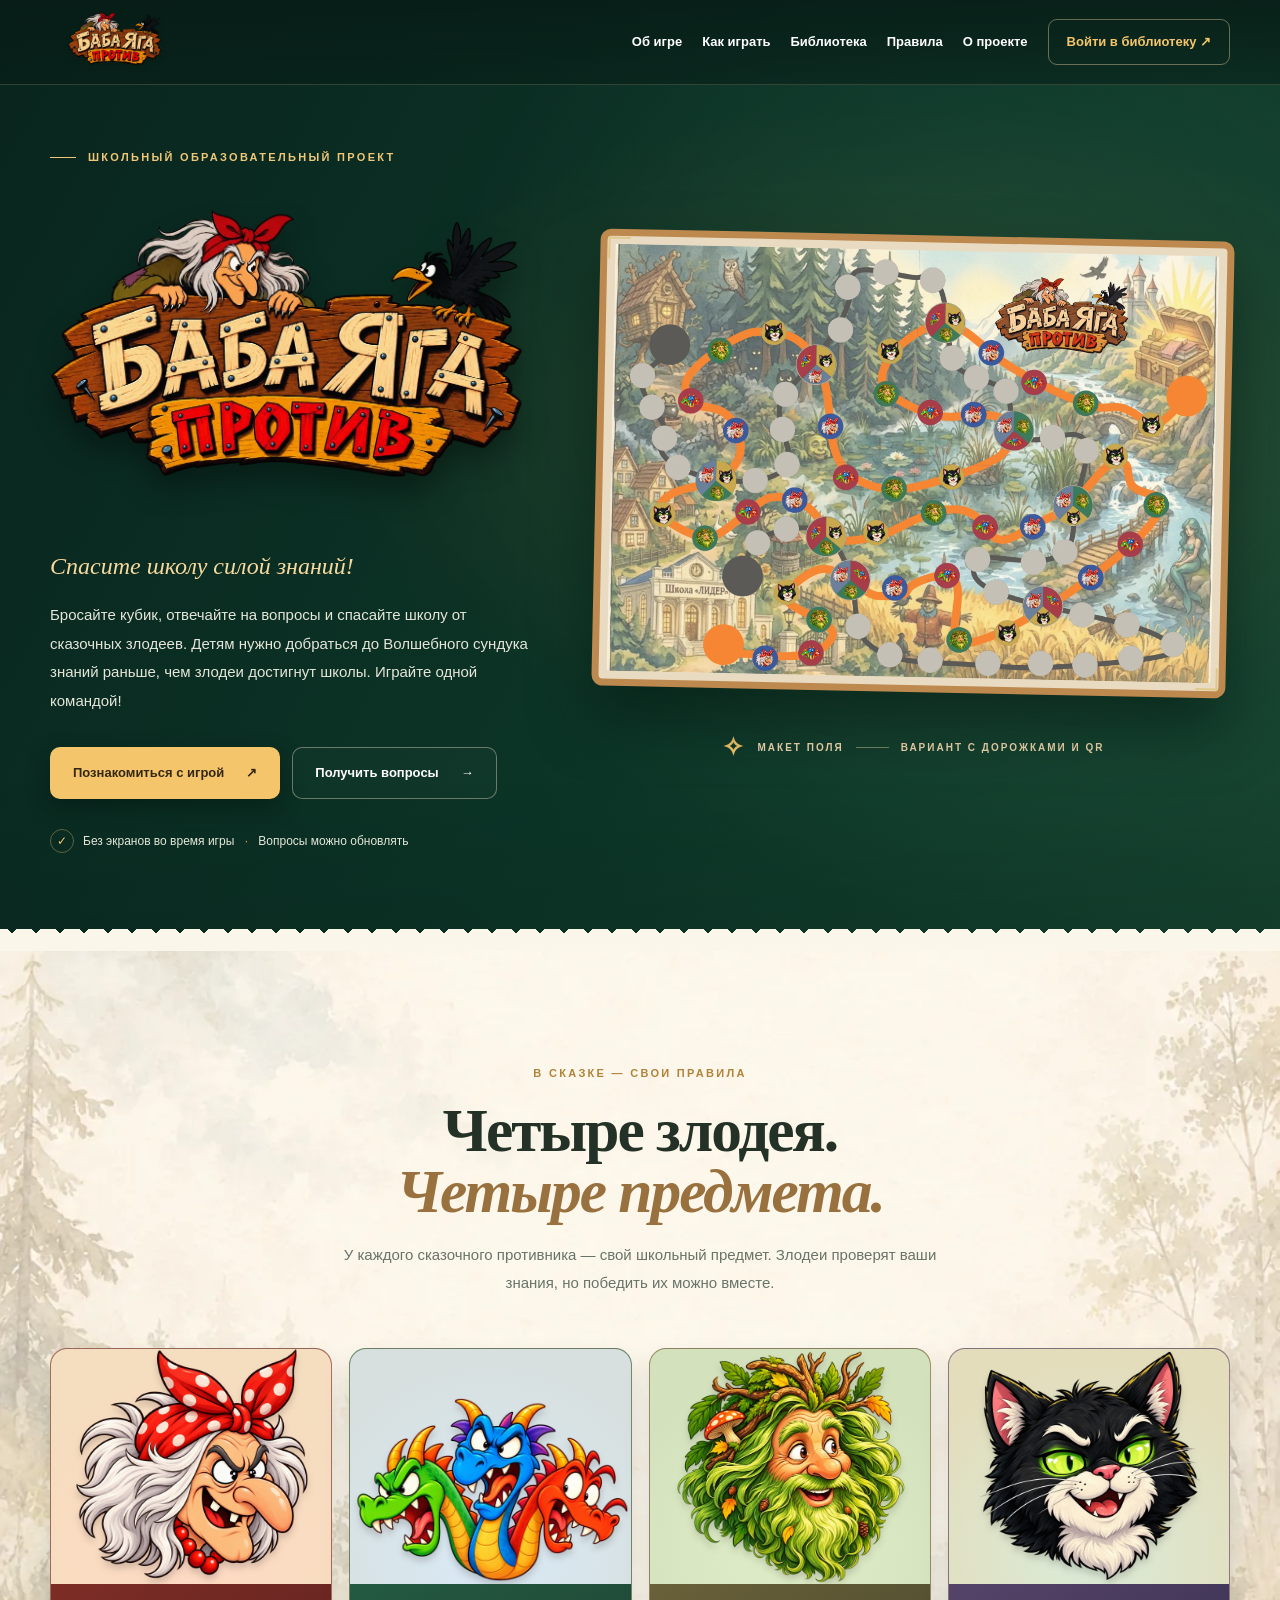
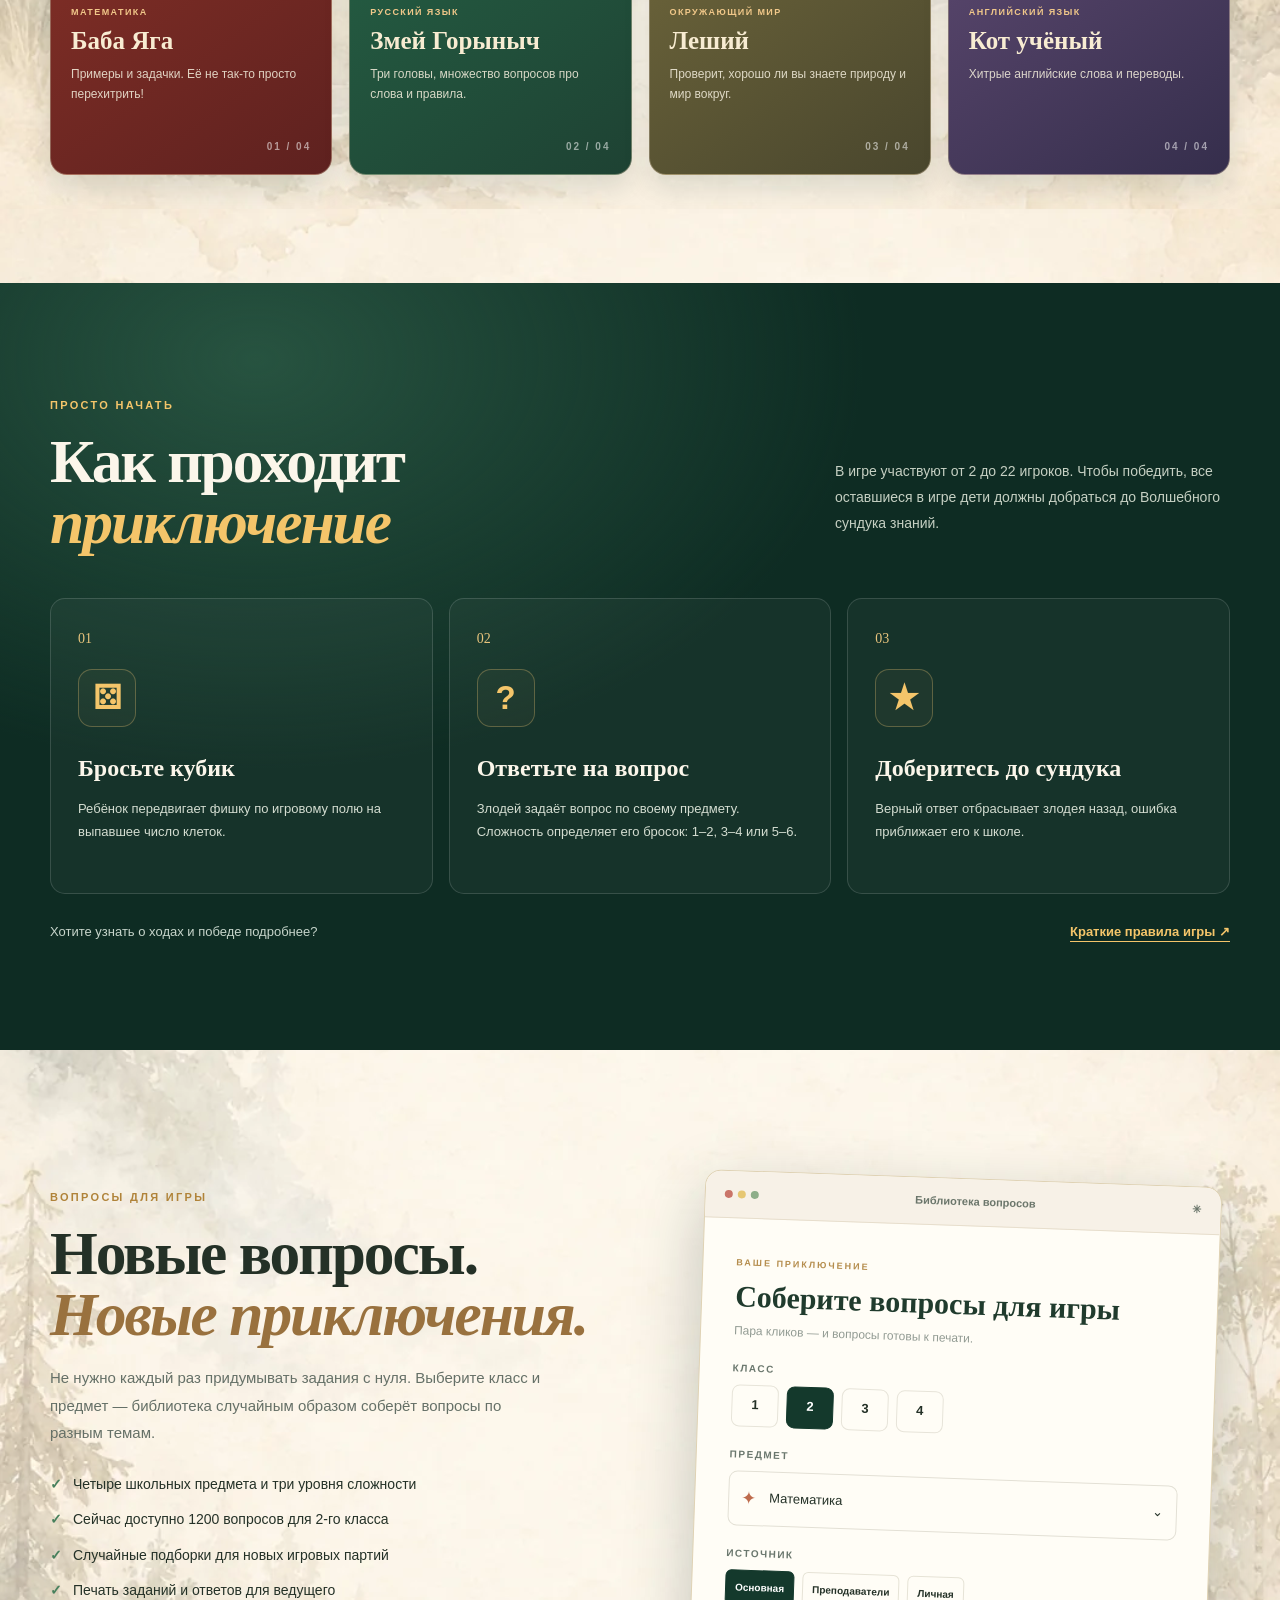
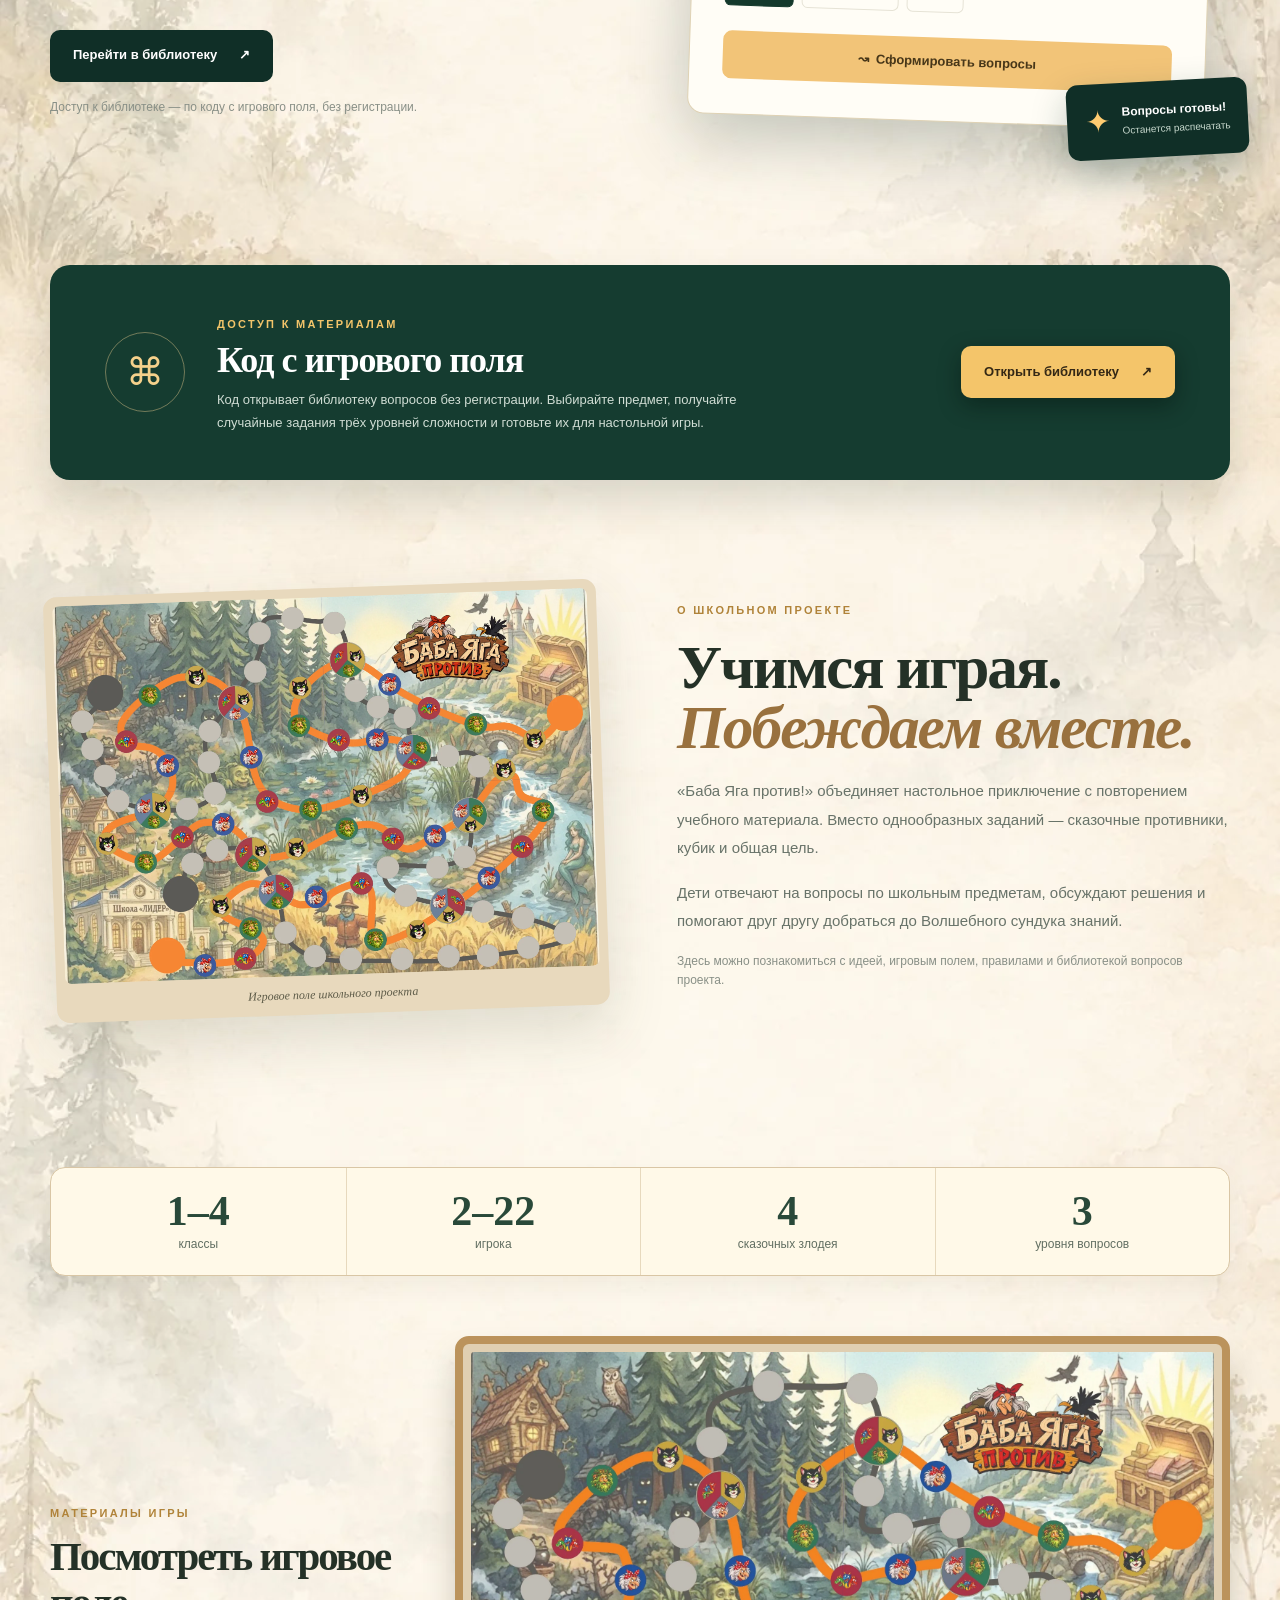
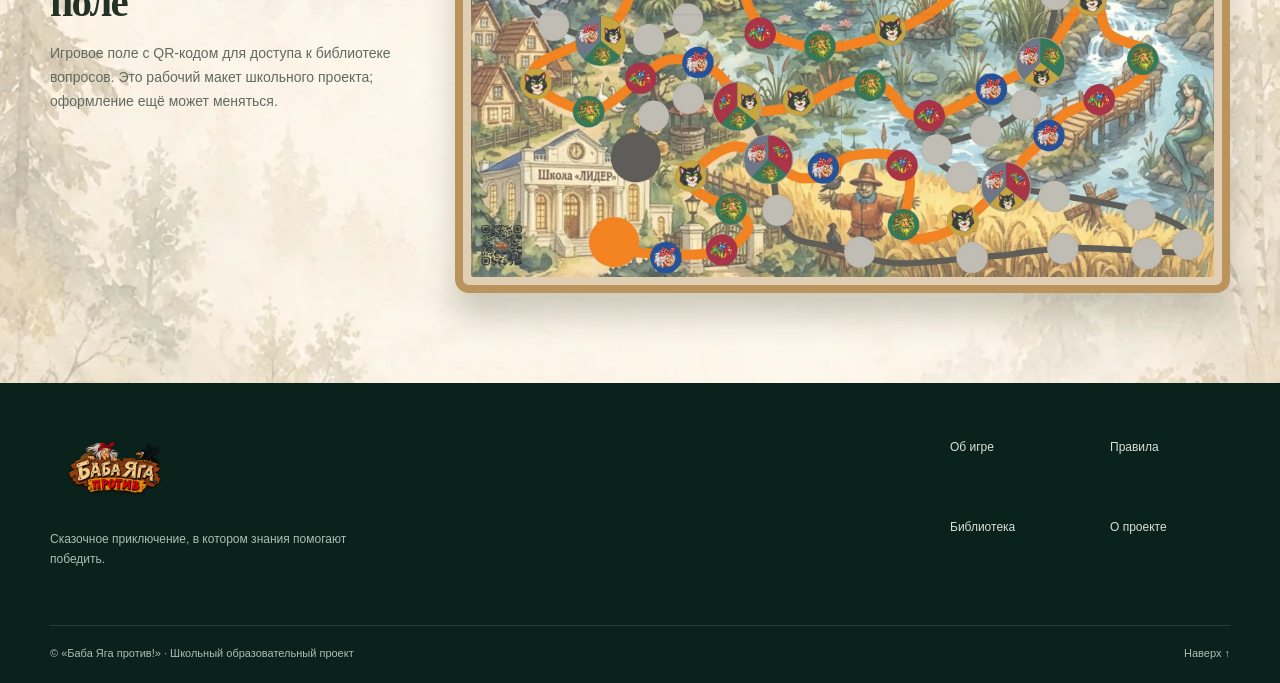
==== commit 07ed8f8a: "Show only QR board and add watercolor forest background to landing page" ====
--- a/index.html
+++ b/index.html
@@ -6,9 +6,9 @@
   <meta name="theme-color" content="#102c25">
   <meta name="description" content="«Баба Яга против!» — школьный образовательный проект: настольная игра для повторения учебного материала, сказочные персонажи, правила и библиотека вопросов.">
   <title>Баба Яга против! — Настольная игра, где знания побеждают</title>
-  <link rel="stylesheet" href="css/style.css"><link rel="stylesheet" href="css/v3.css">
+  <link rel="stylesheet" href="css/style.css"><link rel="stylesheet" href="css/v3.css"><link rel="stylesheet" href="css/home-background.css">
 </head>
-<body>
+<body class="home-page">
 <header class="site-header" id="top">
   <div class="container nav-wrap">
     <a href="index.html" class="wordmark" aria-label="Баба Яга против! — главная"><img src="assets/logo.webp" alt="Баба Яга против!" class="header-logo" width="138" height="90"></a>
@@ -71,7 +71,7 @@
   </section>
   <section class="section access-section"><div class="container access-panel"><div class="access-icon">⌘</div><div><span class="section-kicker kicker-amber">ДОСТУП К МАТЕРИАЛАМ</span><h2>Код с игрового поля</h2><p>Код открывает библиотеку вопросов без регистрации. Выбирайте предмет, получайте случайные задания трёх уровней сложности и готовьте их для настольной игры.</p></div><a class="btn btn-gold" href="library.html">Открыть библиотеку <span>↗</span></a></div></section>
   <section class="section project-section" id="project"><div class="container project-grid"><div class="project-photo"><img src="assets/board.webp" alt="Игровое поле школьного проекта «Баба Яга против!»" loading="lazy"><span>Игровое поле школьного проекта</span></div><div class="project-copy"><span class="section-kicker">О ШКОЛЬНОМ ПРОЕКТЕ</span><h2>Учимся играя.<br><em>Побеждаем вместе.</em></h2><p>«Баба Яга против!» объединяет настольное приключение с повторением учебного материала. Вместо однообразных заданий — сказочные противники, кубик и общая цель.</p><p>Дети отвечают на вопросы по школьным предметам, обсуждают решения и помогают друг другу добраться до Волшебного сундука знаний.</p><p class="small-muted">Здесь можно познакомиться с идеей, игровым полем, правилами и библиотекой вопросов проекта.</p></div></div></section>
-  <section class="section gameplay-facts"><div class="container"><div class="facts-row"><div><strong>1–4</strong><span>классы</span></div><div><strong>2–22</strong><span>игрока</span></div><div><strong>4</strong><span>сказочных злодея</span></div><div><strong>3</strong><span>уровня вопросов</span></div></div><div class="board-variants"><div><span class="section-kicker">МАТЕРИАЛЫ ИГРЫ</span><h2>Посмотреть игровое поле</h2><p>Оба присланных варианта поля сохранены: с QR-кодом и без линий разреза. Это рабочие макеты проекта; оформление поля ещё может меняться.</p><div class="variant-buttons"><button class="variant-button active" type="button" data-board="assets/board.webp">Без линий разреза</button><button class="variant-button" type="button" data-board="assets/board_alternative.webp">Второй вариант с QR</button></div></div><div class="variant-image"><img id="board-variant-image" src="assets/board.webp" alt="Макет игрового поля с маршрутами и QR" loading="lazy"></div></div></div></section></main>
+  <section class="section gameplay-facts"><div class="container"><div class="facts-row"><div><strong>1–4</strong><span>классы</span></div><div><strong>2–22</strong><span>игрока</span></div><div><strong>4</strong><span>сказочных злодея</span></div><div><strong>3</strong><span>уровня вопросов</span></div></div><div class="board-variants"><div><span class="section-kicker">МАТЕРИАЛЫ ИГРЫ</span><h2>Посмотреть игровое поле</h2><p>Игровое поле с QR-кодом для доступа к библиотеке вопросов. Это рабочий макет школьного проекта; оформление ещё может меняться.</p></div><div class="variant-image"><img src="assets/board_alternative.webp" alt="Игровое поле «Баба Яга против!» с дорожками и QR-кодом" loading="lazy"></div></div></div></section></main>
 <footer class="footer"><div class="container footer-grid"><div><a href="index.html" class="wordmark footer-mark"><img src="assets/logo.webp" alt="Баба Яга против!" class="header-logo" width="138" height="90"></a><p>Сказочное приключение, в котором знания помогают победить.</p></div><nav aria-label="Ссылки внизу страницы"><a href="#about">Об игре</a><a href="rules.html">Правила</a><a href="library.html">Библиотека</a><a href="#project">О проекте</a></nav></div><div class="container footer-bottom"><span>© «Баба Яга против!» · Школьный образовательный проект</span><a href="#top">Наверх ↑</a></div></footer>
-<script src="js/common.js"></script><script src="js/home.js"></script>
+<script src="js/common.js"></script>
 </body></html>
--- a/css/v3.css
+++ b/css/v3.css
@@ -49,9 +49,9 @@
 .difficulty-card{background:#f1e1be}
 .subject-tiles .subject-button{position:relative}
 .subject-button[data-subject="math"]{background-image:linear-gradient(#fffefaee,#fffefaee),url('../assets/villain_yaga.webp');background-position:center;background-size:cover}
-.subject-button[data-subject="rus"]{background-image:linear-gradient(#fffefaee,#fffefaee),url('../assets/villain_dragon.webp');background-position:center;background-size:cover}
+.subject-button[data-subject="russian"]{background-image:linear-gradient(#fffefaee,#fffefaee),url('../assets/villain_dragon.webp');background-position:center;background-size:cover}
 .subject-button[data-subject="world"]{background-image:linear-gradient(#fffefaee,#fffefaee),url('../assets/villain_leshy.webp');background-position:center;background-size:cover}
-.subject-button[data-subject="en"]{background-image:linear-gradient(#fffefaee,#fffefaee),url('../assets/villain_cat.webp');background-position:center;background-size:cover}
+.subject-button[data-subject="english"]{background-image:linear-gradient(#fffefaee,#fffefaee),url('../assets/villain_cat.webp');background-position:center;background-size:cover}
 .level-group{margin-bottom:20px;padding:18px;border-radius:12px;background:#fff9eb;border:1px solid #e4d5bc}
 .level-group-heading{display:flex;align-items:center;justify-content:space-between;gap:16px;margin:0 0 10px}
 .level-group-heading h3{margin:0;font:700 20px/1.3 Georgia,serif;color:#2b4737}
--- a/css/home-background.css
+++ b/css/home-background.css
@@ -0,0 +1,28 @@
+/* Watercolor forest background for the school project's landing page.
+   Uses the user's supplied artwork, without redrawing or cropping the asset. */
+body.home-page{
+  background-color:#f9f2e6;
+  background-image:url('../assets/forest-watercolor-bg.webp');
+  background-position:center top;
+  background-size:100% auto;
+  background-repeat:repeat-y;
+}
+/* Keep the dark hero and the forest gameplay section; reveal the paper
+   background behind the pale sections, preserving readable solid cards. */
+body.home-page .paper-section,
+body.home-page .library-promo,
+body.home-page .access-section,
+body.home-page .project-section,
+body.home-page .gameplay-facts{
+  background:transparent;
+  background-image:none;
+}
+/* Single board presentation, not a multi-variant selector. */
+body.home-page .board-variants .variant-image{min-width:0}
+body.home-page .board-variants .variant-image img{display:block;width:100%;height:auto}
+@media(max-width:680px){
+  body.home-page{background-size:auto 900px}
+}
+@media print{
+  body.home-page{background:white!important}
+}
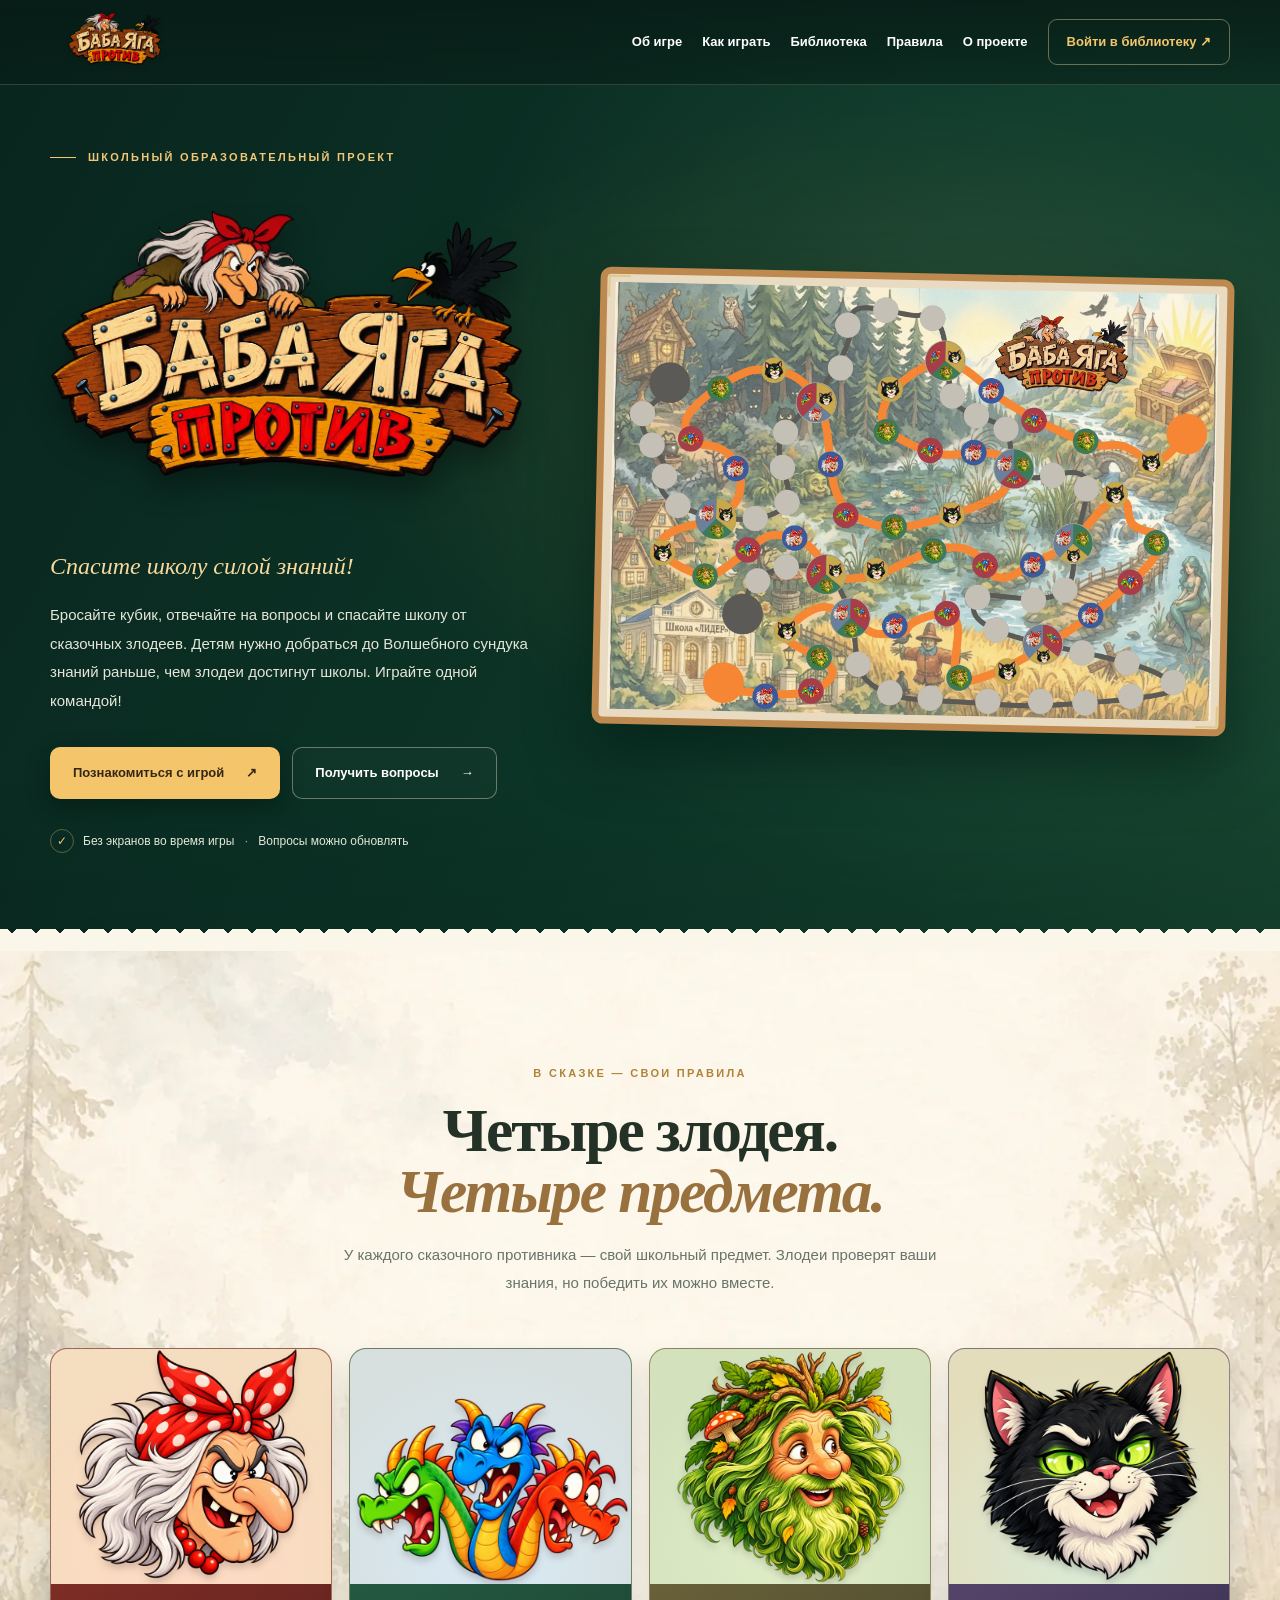
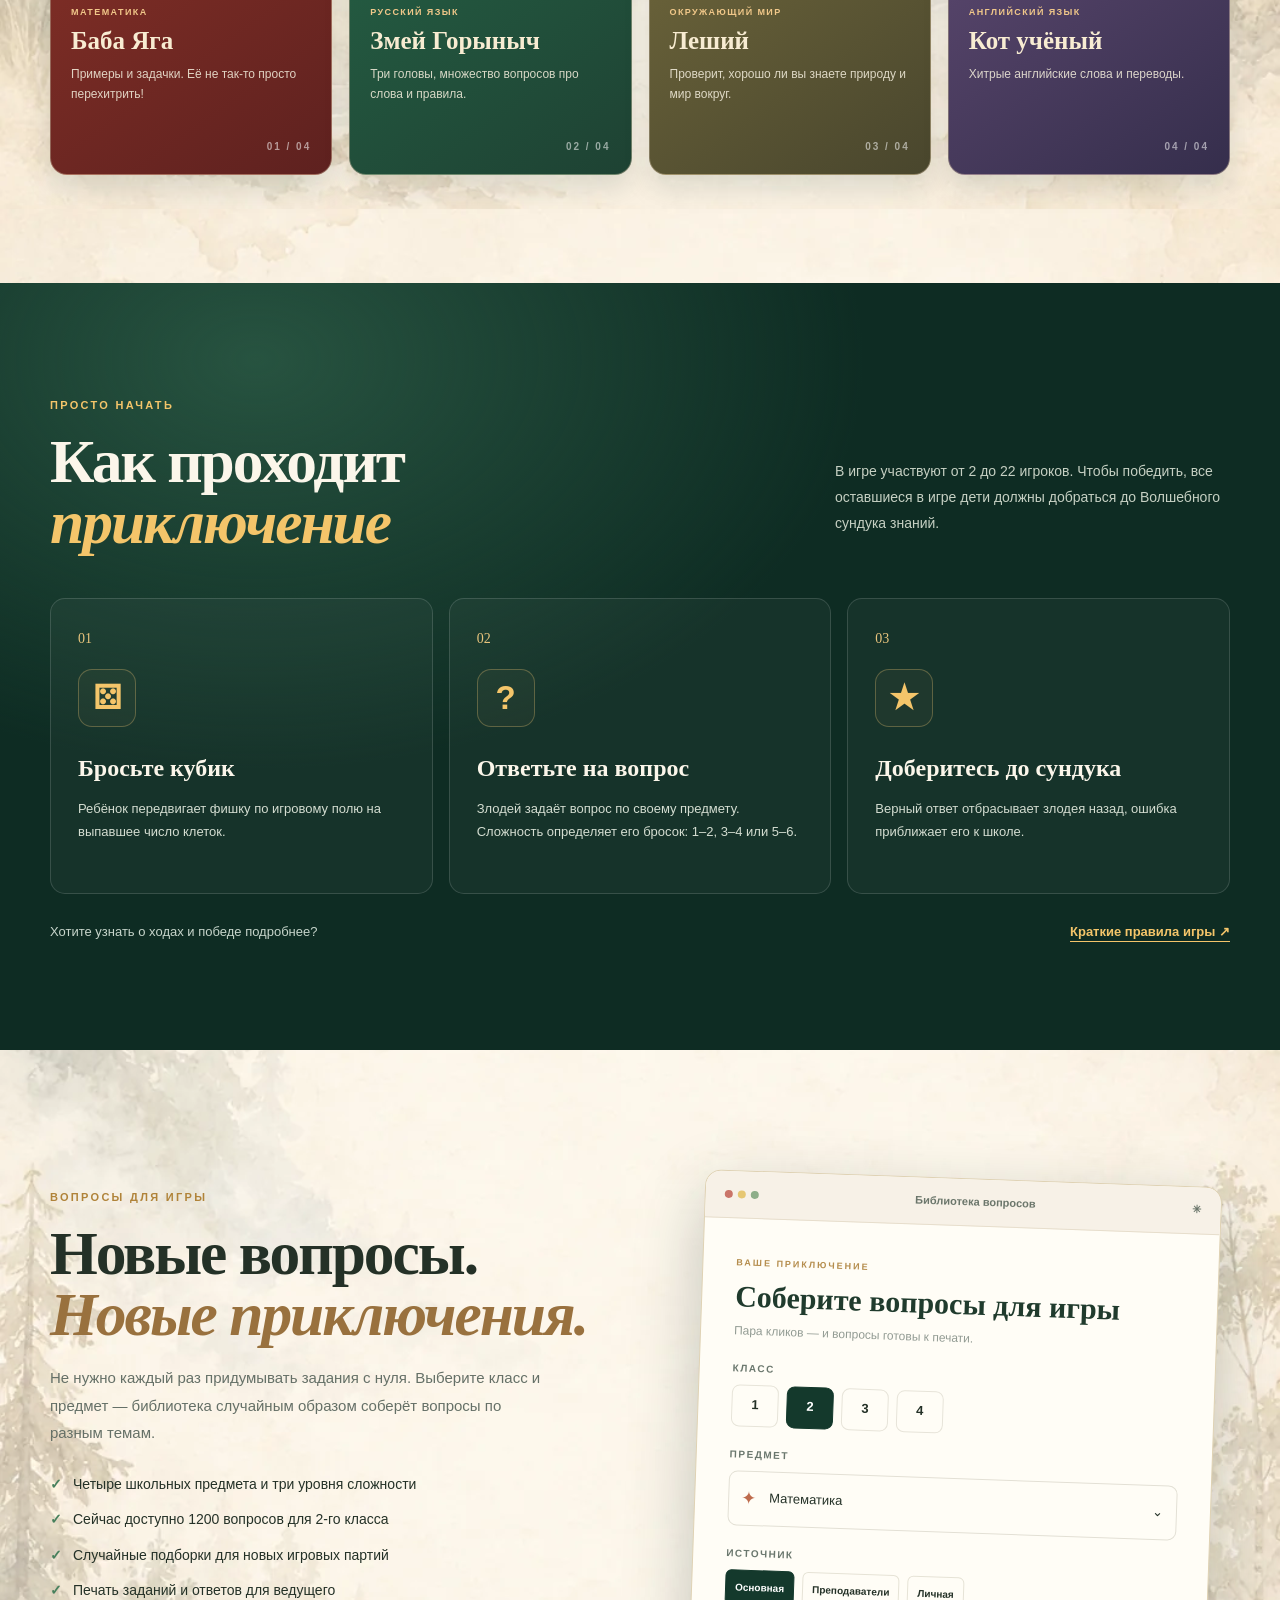
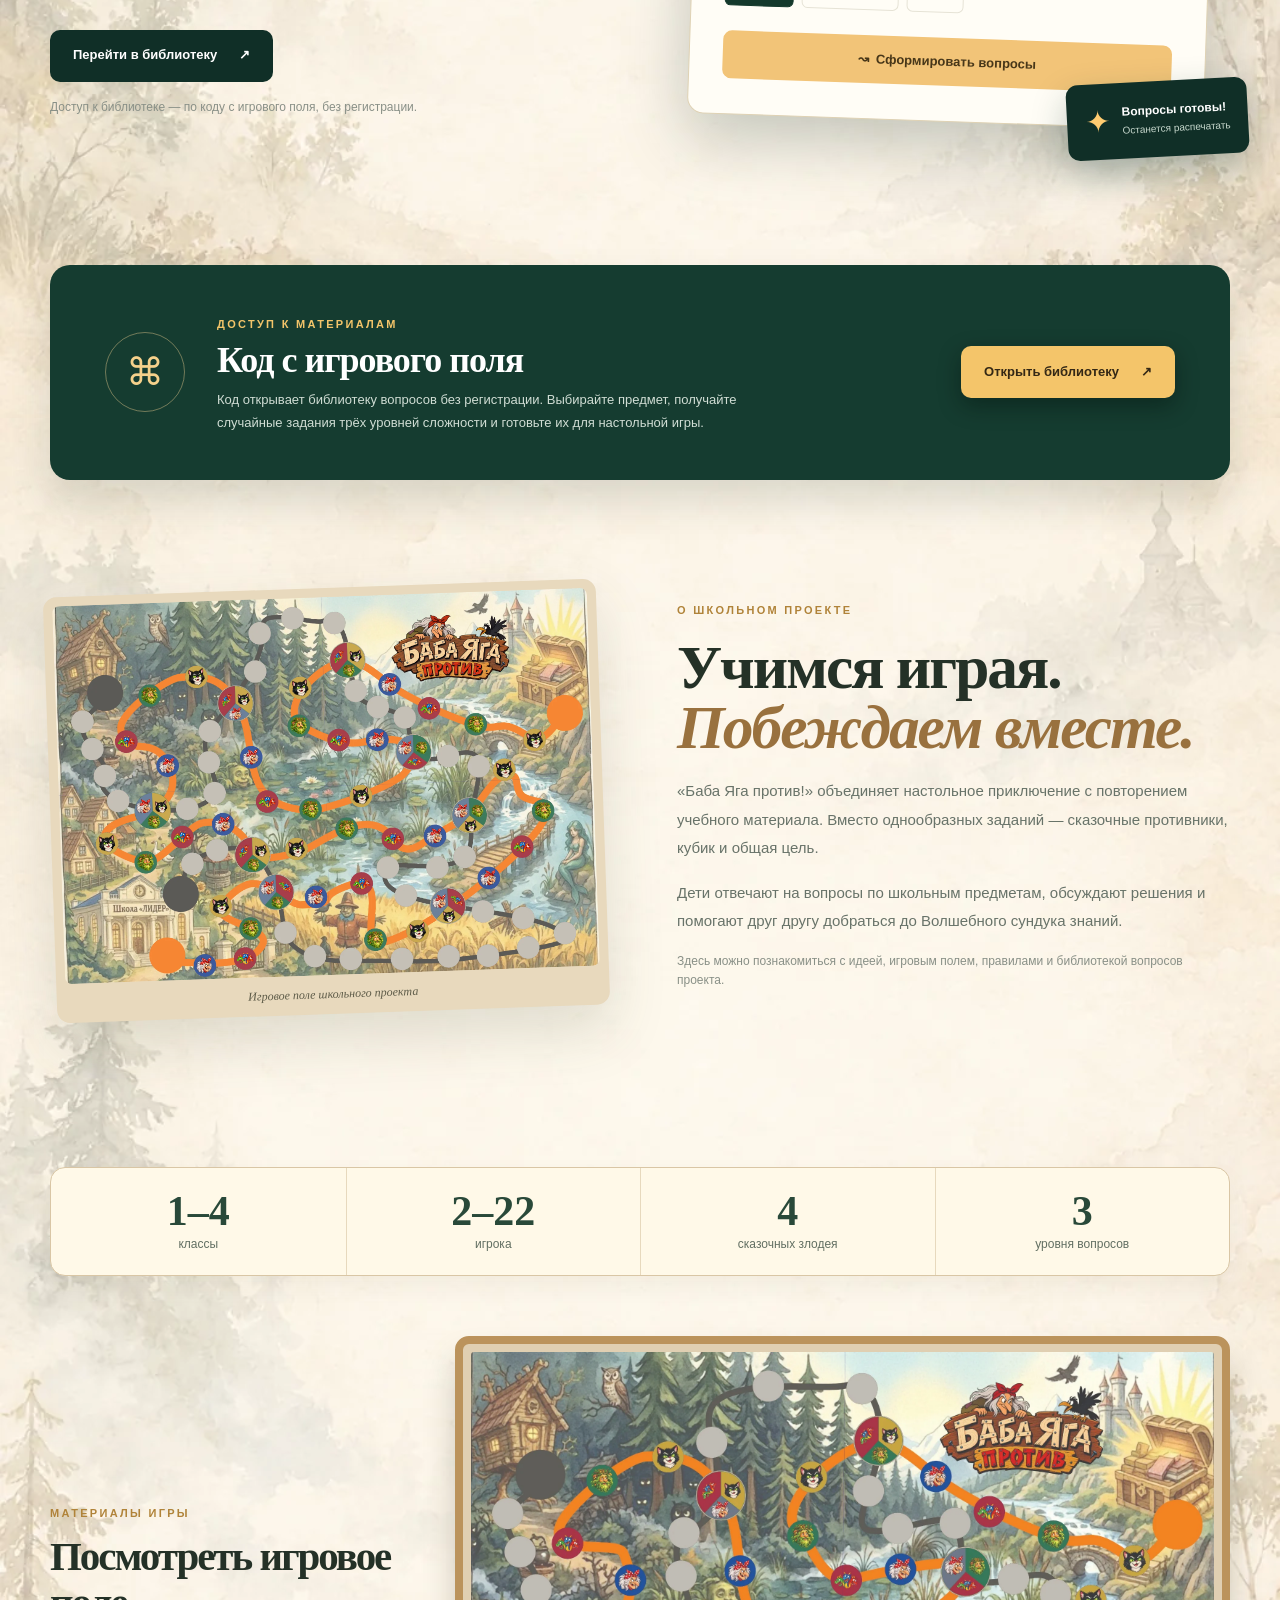
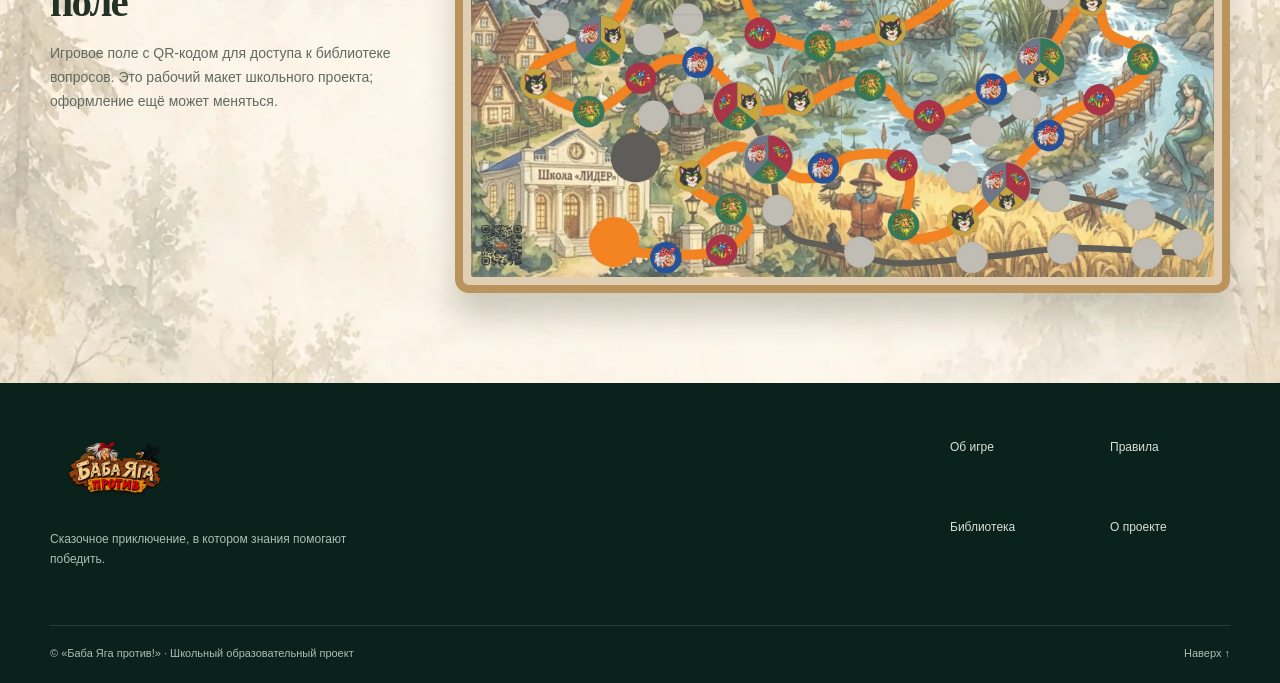
==== commit f972cdb3: "Remove board caption under main hero image" ====
--- a/index.html
+++ b/index.html
@@ -3,6 +3,7 @@
 <head>
   <meta charset="utf-8">
   <meta name="viewport" content="width=device-width, initial-scale=1">
+  <link rel="icon" type="image/png" sizes="128x128" href="assets/favicon.png?v=1">
   <meta name="theme-color" content="#102c25">
   <meta name="description" content="«Баба Яга против!» — школьный образовательный проект: настольная игра для повторения учебного материала, сказочные персонажи, правила и библиотека вопросов.">
   <title>Баба Яга против! — Настольная игра, где знания побеждают</title>
@@ -33,7 +34,7 @@
       </div>
       <div class="hero-display">
         <div class="board-frame"><img src="assets/board.webp" alt="Авторский макет игрового поля с маршрутами, клетками персонажей и QR-кодом" width="2048" height="1448"><span class="frame-corner corner-a"></span><span class="frame-corner corner-b"></span></div>
-        <div class="board-caption"><span class="sparkle">✧</span> Макет поля <span class="caption-rule"></span> <span>Вариант с дорожками и QR</span></div>
+        
       </div>
     </div>
     <div class="hero-bottom-ornament" aria-hidden="true"></div>
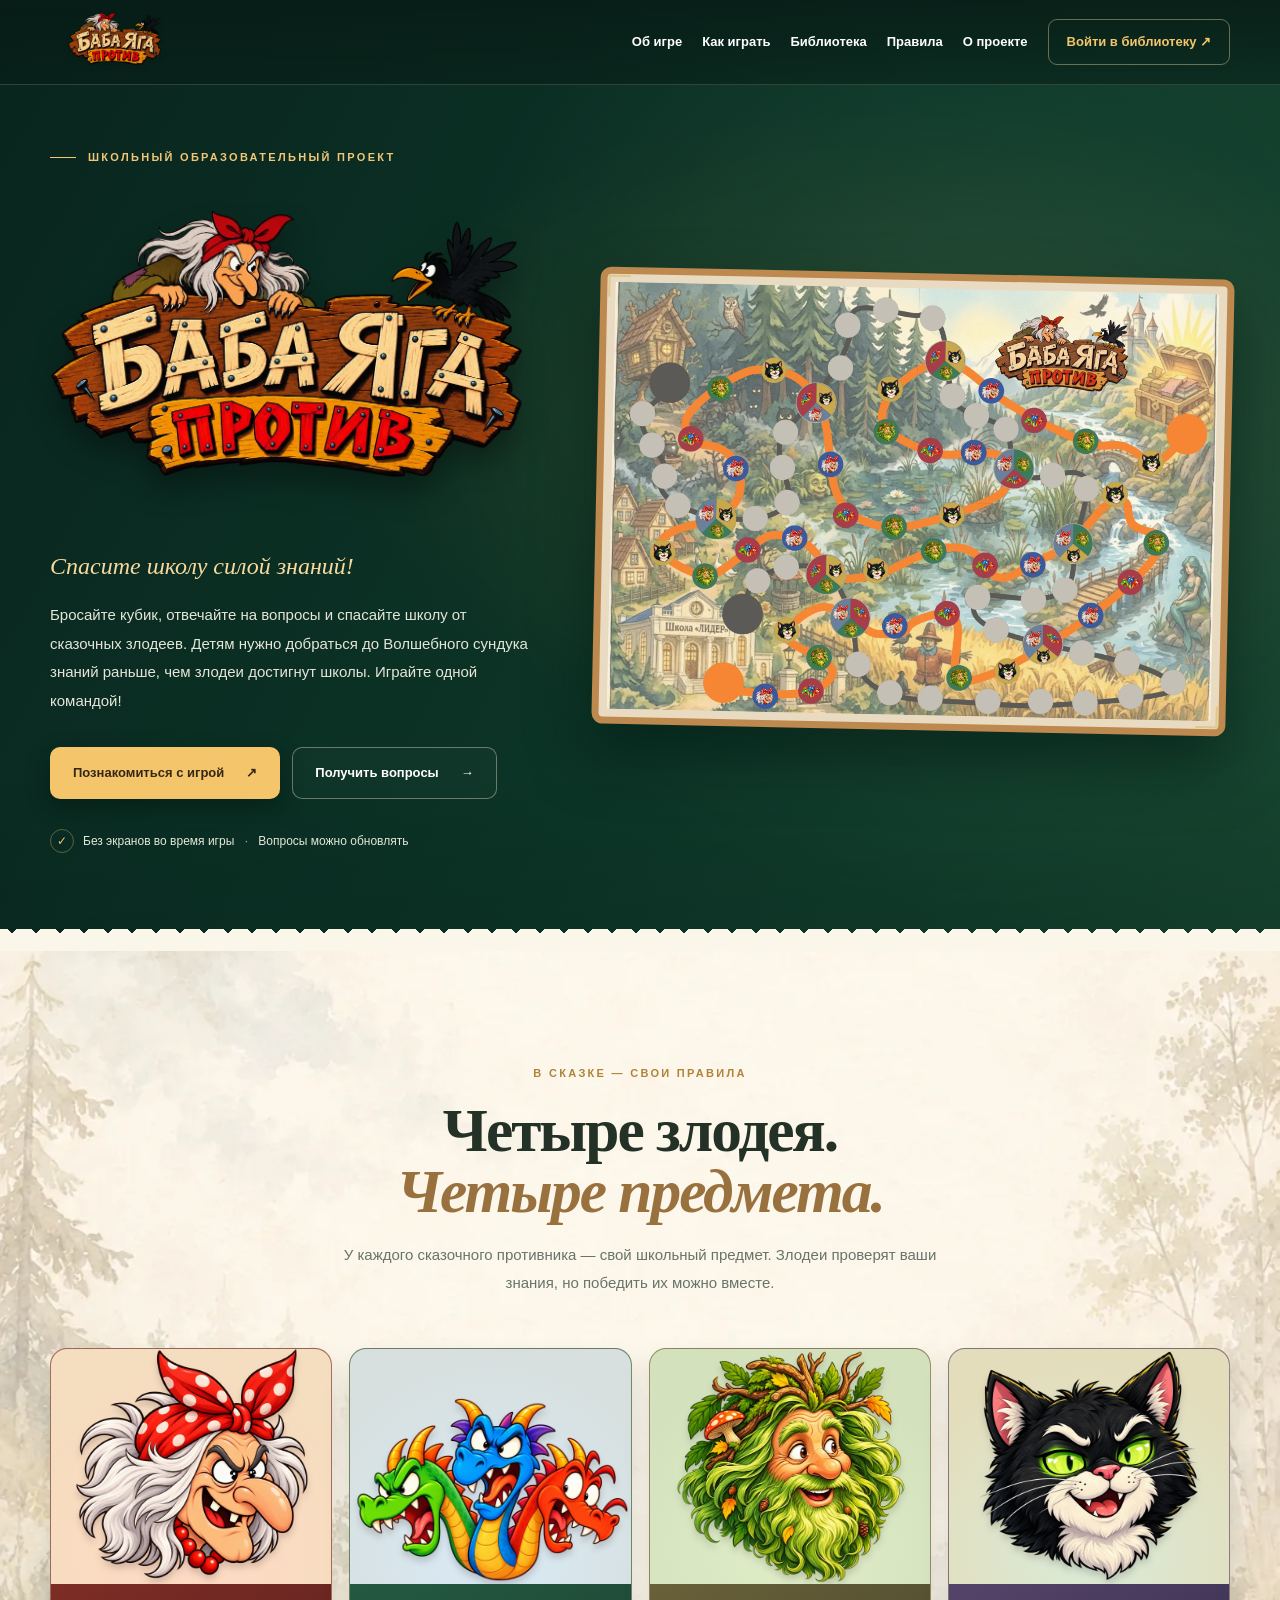
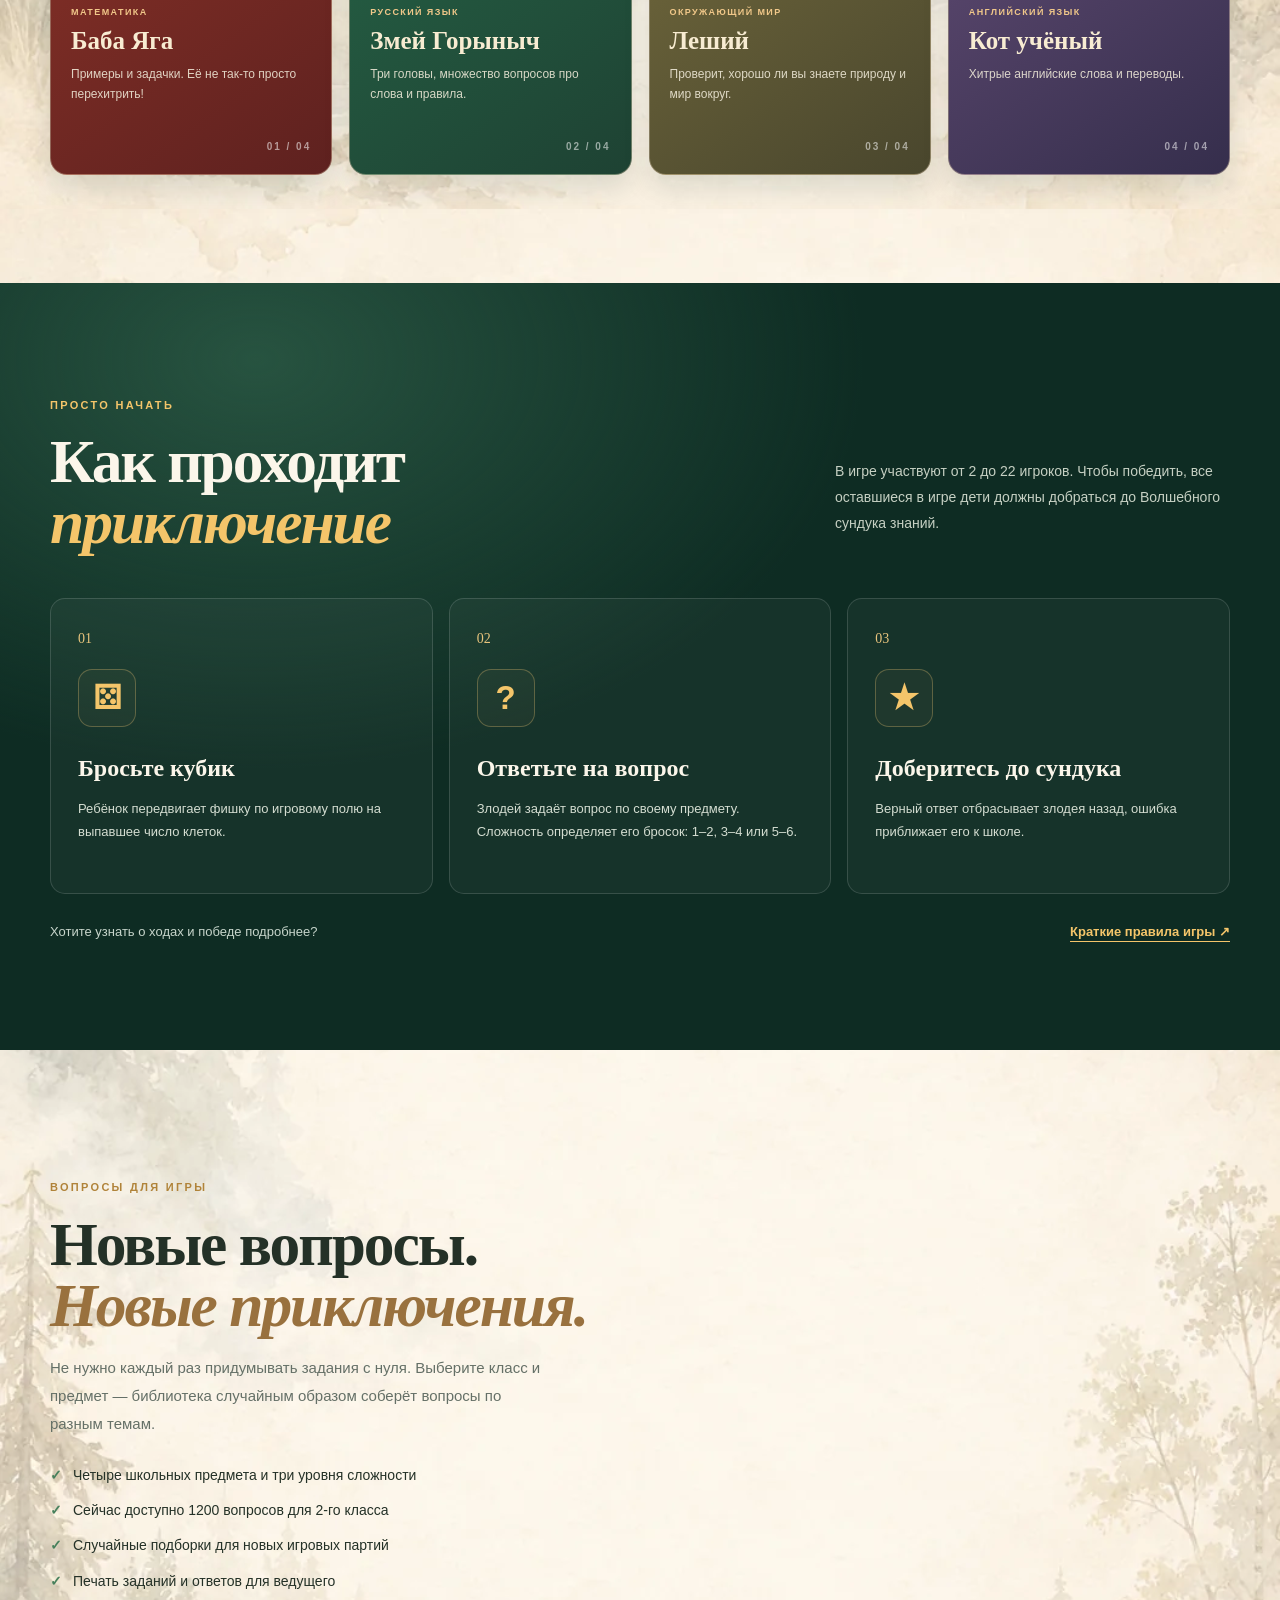
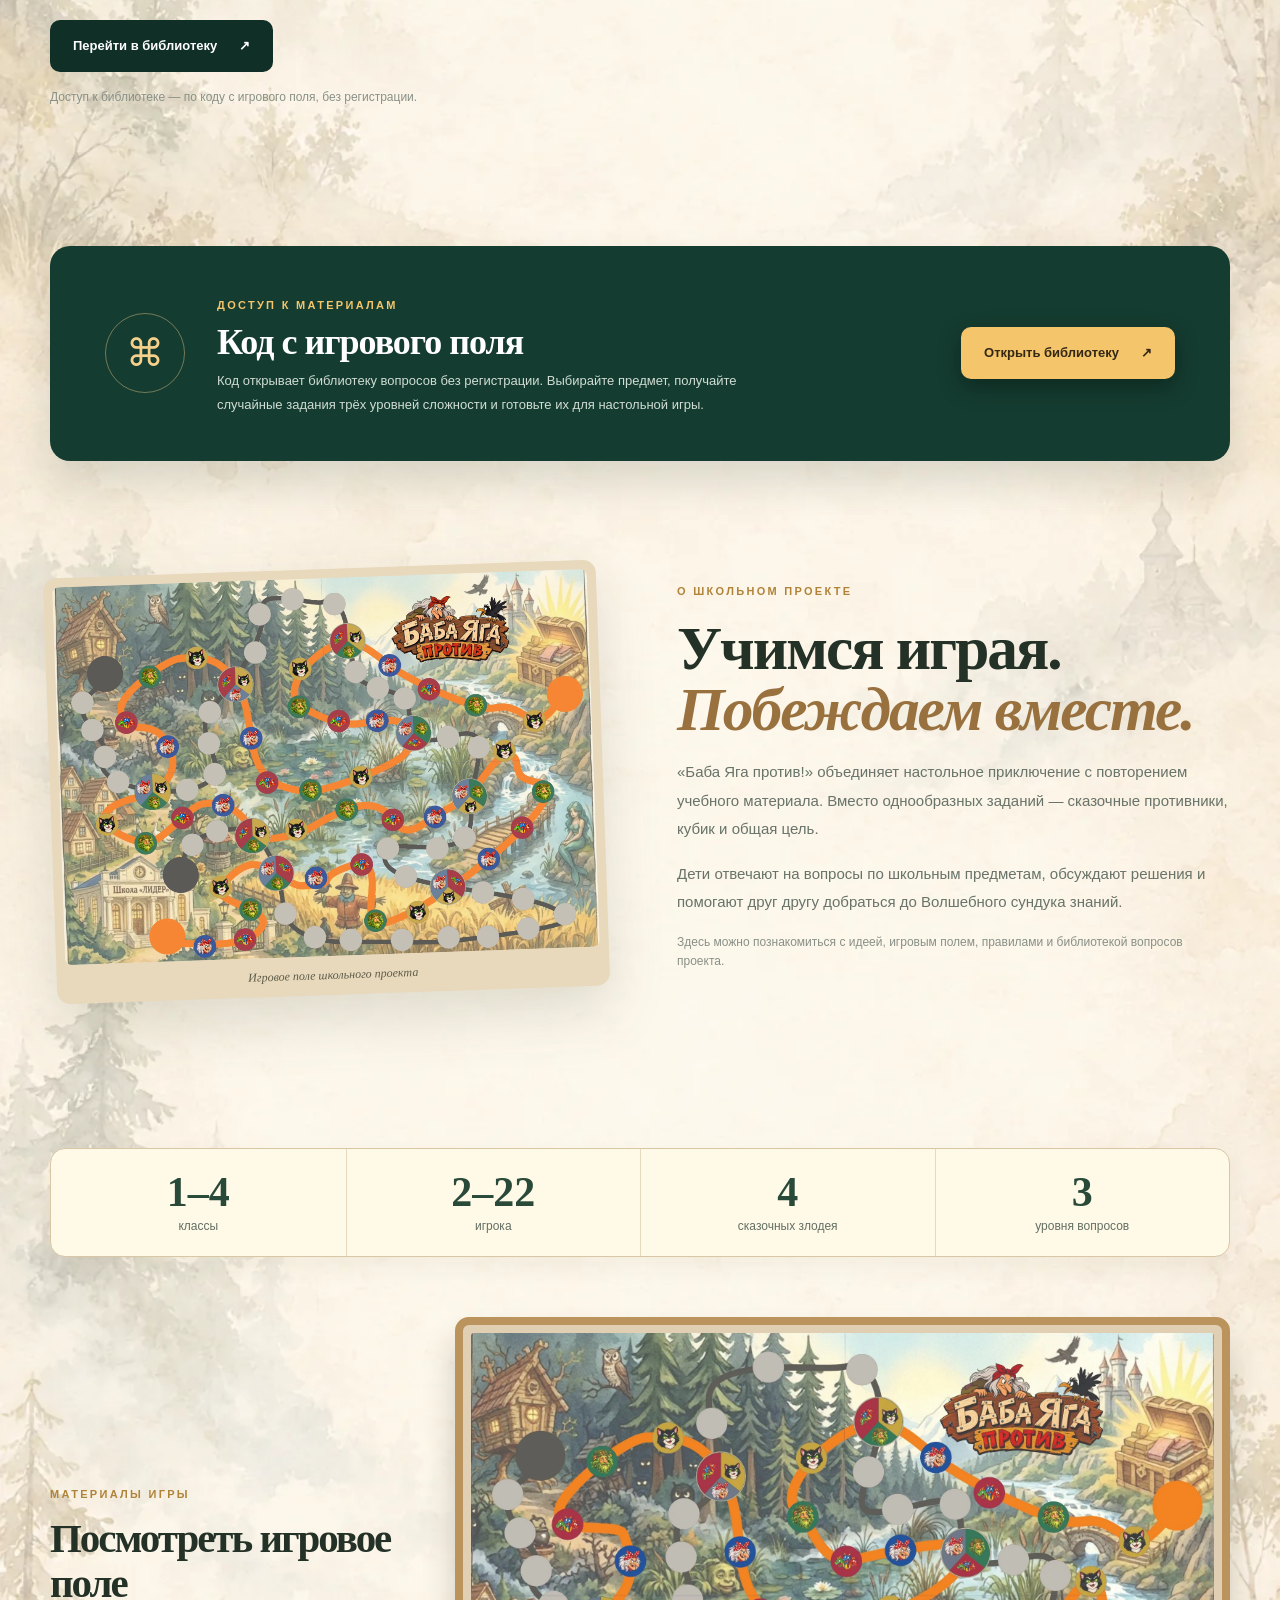
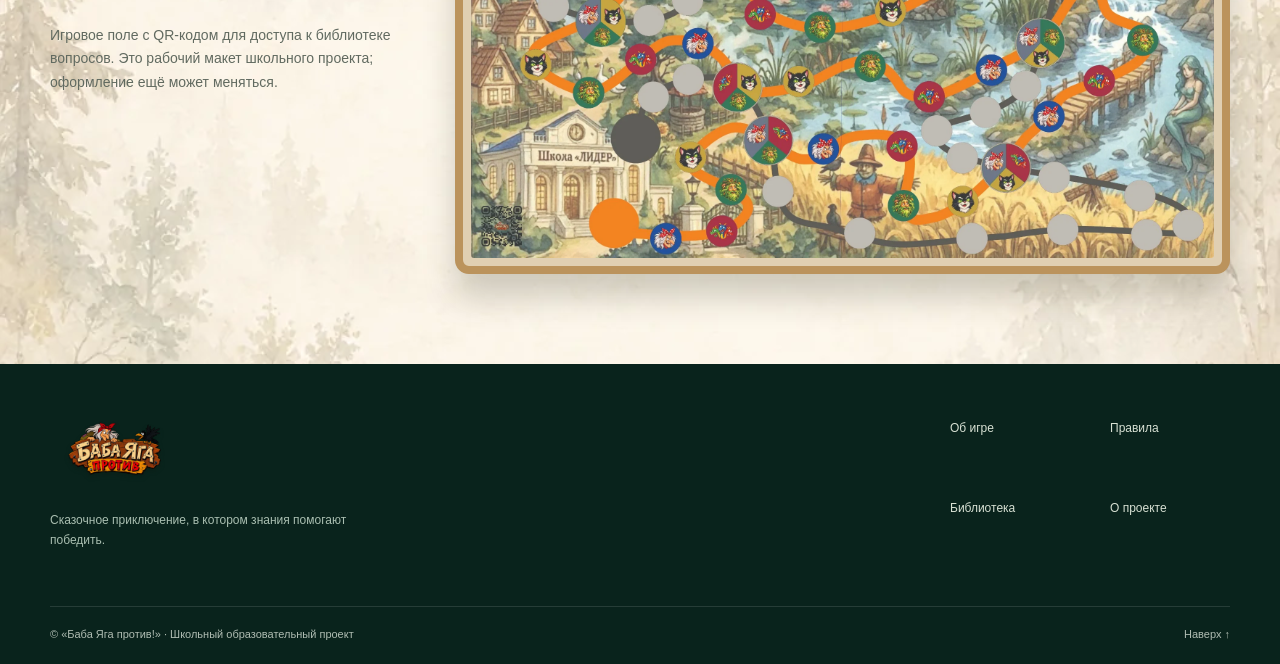
==== commit bc7a79f5: "Replace outdated question promo mockup with approved current illustration" ====
--- a/index.html
+++ b/index.html
@@ -64,9 +64,10 @@
   <section class="section library-promo" id="library">
     <div class="container promo-grid">
       <div class="promo-content"><span class="section-kicker">ВОПРОСЫ ДЛЯ ИГРЫ</span><h2>Новые вопросы.<br><em>Новые приключения.</em></h2><p>Не нужно каждый раз придумывать задания с нуля. Выберите класс и предмет — библиотека случайным образом соберёт вопросы по разным темам.</p><ul class="feature-list"><li><span>✓</span>Четыре школьных предмета и три уровня сложности</li><li><span>✓</span>Сейчас доступно 1200 вопросов для 2-го класса</li><li><span>✓</span>Случайные подборки для новых игровых партий</li><li><span>✓</span>Печать заданий и ответов для ведущего</li></ul><a class="btn btn-forest" href="library.html">Перейти в библиотеку <span>↗</span></a><p class="small-muted">Доступ к библиотеке — по коду с игрового поля, без регистрации.</p></div>
-      <div class="promo-visual" aria-label="Пример интерфейса библиотеки">
-        <div class="mock-browser"><div class="browser-bar"><div class="browser-dots"><i></i><i></i><i></i></div><span>Библиотека вопросов</span><span>✳</span></div><div class="mock-body"><div class="mock-head"><span class="mock-kicker">ВАШЕ ПРИКЛЮЧЕНИЕ</span><h3>Соберите вопросы для игры</h3><p>Пара кликов — и вопросы готовы к печати.</p></div><div class="mock-label">КЛАСС</div><div class="mock-pills"><span>1</span><span class="active">2</span><span>3</span><span>4</span></div><div class="mock-label">ПРЕДМЕТ</div><div class="mock-subject"><span class="mock-mark">✦</span> Математика <span>⌄</span></div><div class="mock-label">ИСТОЧНИК</div><div class="mock-sources"><span class="active">Основная</span><span>Преподаватели</span><span>Личная</span></div><div class="mock-cta">↝ &nbsp;Сформировать вопросы</div></div></div>
-        <div class="mock-floating"><span>✦</span><div><strong>Вопросы готовы!</strong><small>Останется распечатать</small></div></div>
+      <div class="promo-visual" aria-label="Обновлённый вид библиотеки вопросов">
+        <img class="library-preview-image" src="assets/library-preview.webp" width="1254" height="1254"
+             alt="Актуальная форма подбора вопросов по предметам, сложности и источникам. Вопросы готовы — останется распечатать."
+             loading="lazy" decoding="async">
       </div>
     </div>
   </section>
--- a/css/home-background.css
+++ b/css/home-background.css
@@ -26,3 +26,12 @@
 @media print{
   body.home-page{background:white!important}
 }
+
+/* Актуальный макет подбора вопросов из утверждённой иллюстрации. */
+body.home-page .promo-visual{padding:15px 7px 26px}
+body.home-page .promo-visual .library-preview-image{
+  display:block;width:100%;height:auto;
+  transform:rotate(-1deg);
+  filter:drop-shadow(0 11px 14px rgba(42,38,30,.12));
+}
+@media(max-width:680px){body.home-page .promo-visual{padding:10px 4px 20px}}
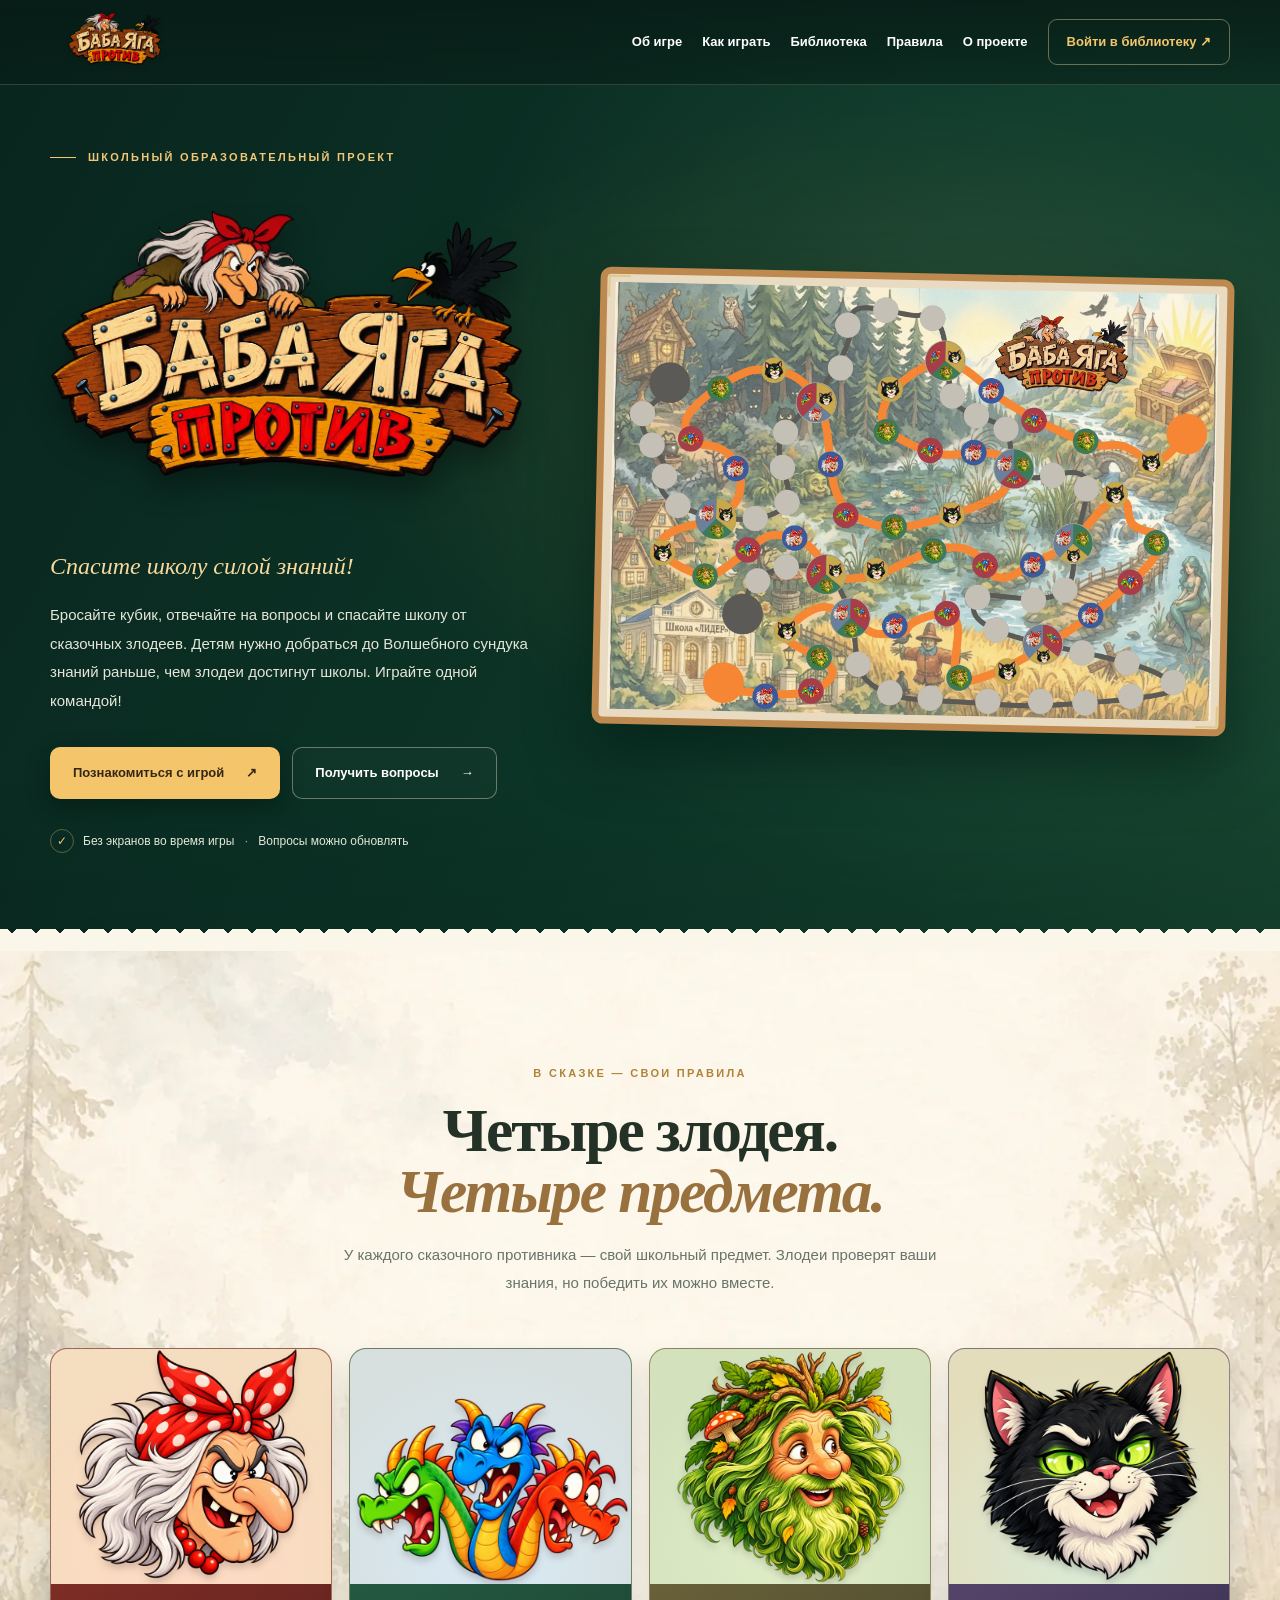
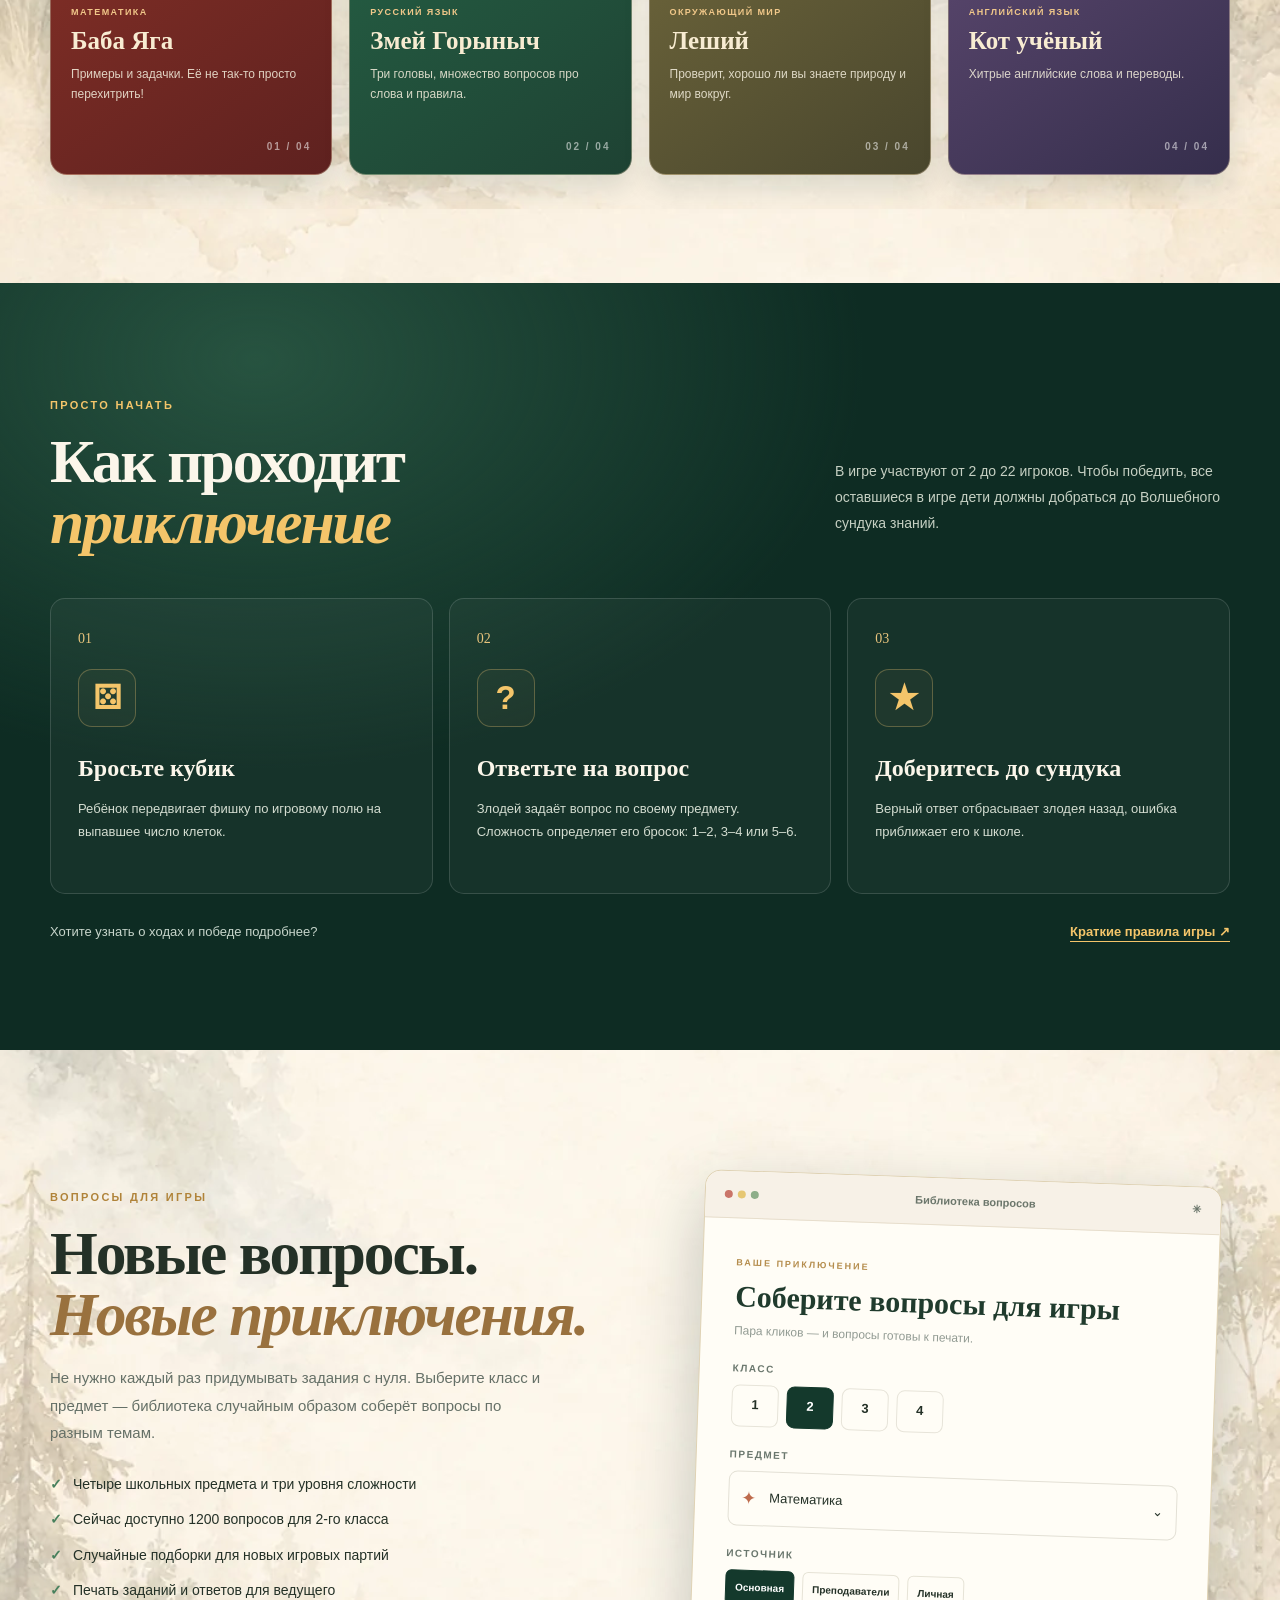
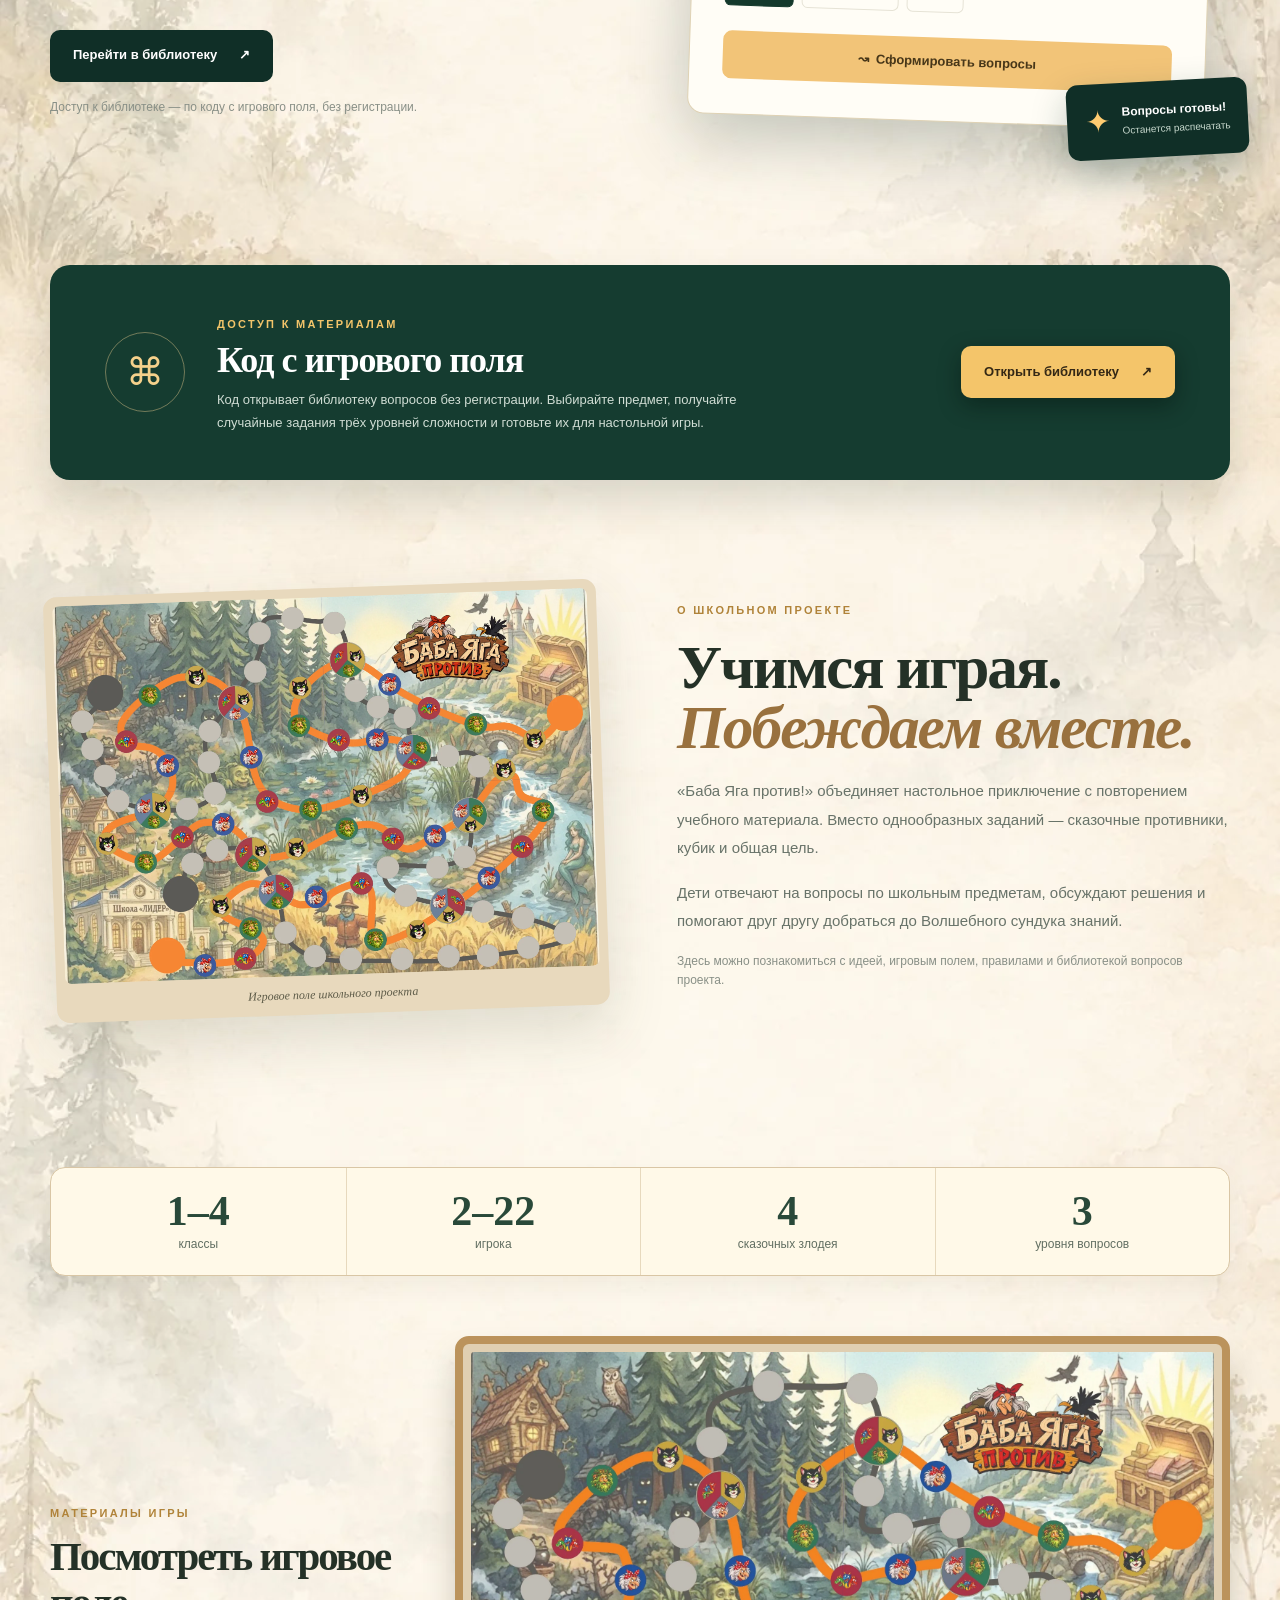
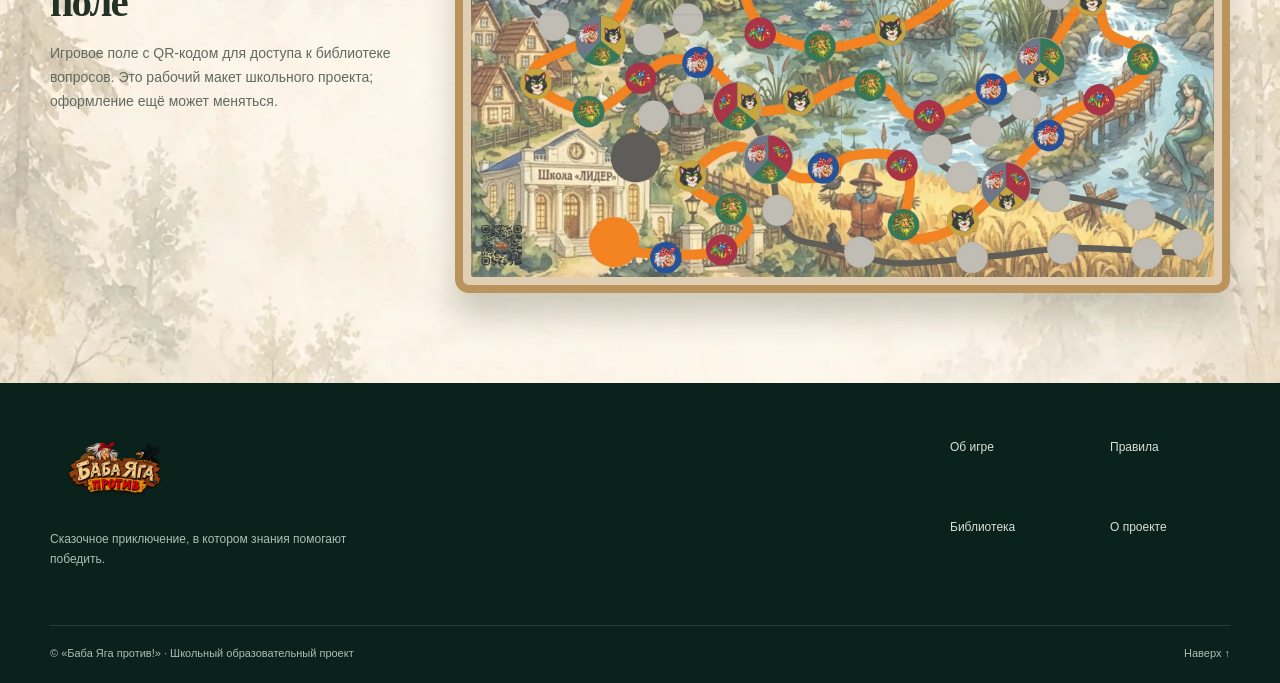
==== commit efa4c806: "Revert homepage library preview to previous mockup" ====
--- a/index.html
+++ b/index.html
@@ -64,10 +64,9 @@
   <section class="section library-promo" id="library">
     <div class="container promo-grid">
       <div class="promo-content"><span class="section-kicker">ВОПРОСЫ ДЛЯ ИГРЫ</span><h2>Новые вопросы.<br><em>Новые приключения.</em></h2><p>Не нужно каждый раз придумывать задания с нуля. Выберите класс и предмет — библиотека случайным образом соберёт вопросы по разным темам.</p><ul class="feature-list"><li><span>✓</span>Четыре школьных предмета и три уровня сложности</li><li><span>✓</span>Сейчас доступно 1200 вопросов для 2-го класса</li><li><span>✓</span>Случайные подборки для новых игровых партий</li><li><span>✓</span>Печать заданий и ответов для ведущего</li></ul><a class="btn btn-forest" href="library.html">Перейти в библиотеку <span>↗</span></a><p class="small-muted">Доступ к библиотеке — по коду с игрового поля, без регистрации.</p></div>
-      <div class="promo-visual" aria-label="Обновлённый вид библиотеки вопросов">
-        <img class="library-preview-image" src="assets/library-preview.webp" width="1254" height="1254"
-             alt="Актуальная форма подбора вопросов по предметам, сложности и источникам. Вопросы готовы — останется распечатать."
-             loading="lazy" decoding="async">
+      <div class="promo-visual" aria-label="Пример интерфейса библиотеки">
+        <div class="mock-browser"><div class="browser-bar"><div class="browser-dots"><i></i><i></i><i></i></div><span>Библиотека вопросов</span><span>✳</span></div><div class="mock-body"><div class="mock-head"><span class="mock-kicker">ВАШЕ ПРИКЛЮЧЕНИЕ</span><h3>Соберите вопросы для игры</h3><p>Пара кликов — и вопросы готовы к печати.</p></div><div class="mock-label">КЛАСС</div><div class="mock-pills"><span>1</span><span class="active">2</span><span>3</span><span>4</span></div><div class="mock-label">ПРЕДМЕТ</div><div class="mock-subject"><span class="mock-mark">✦</span> Математика <span>⌄</span></div><div class="mock-label">ИСТОЧНИК</div><div class="mock-sources"><span class="active">Основная</span><span>Преподаватели</span><span>Личная</span></div><div class="mock-cta">↝ &nbsp;Сформировать вопросы</div></div></div>
+        <div class="mock-floating"><span>✦</span><div><strong>Вопросы готовы!</strong><small>Останется распечатать</small></div></div>
       </div>
     </div>
   </section>
--- a/css/home-background.css
+++ b/css/home-background.css
@@ -26,12 +26,3 @@
 @media print{
   body.home-page{background:white!important}
 }
-
-/* Актуальный макет подбора вопросов из утверждённой иллюстрации. */
-body.home-page .promo-visual{padding:15px 7px 26px}
-body.home-page .promo-visual .library-preview-image{
-  display:block;width:100%;height:auto;
-  transform:rotate(-1deg);
-  filter:drop-shadow(0 11px 14px rgba(42,38,30,.12));
-}
-@media(max-width:680px){body.home-page .promo-visual{padding:10px 4px 20px}}
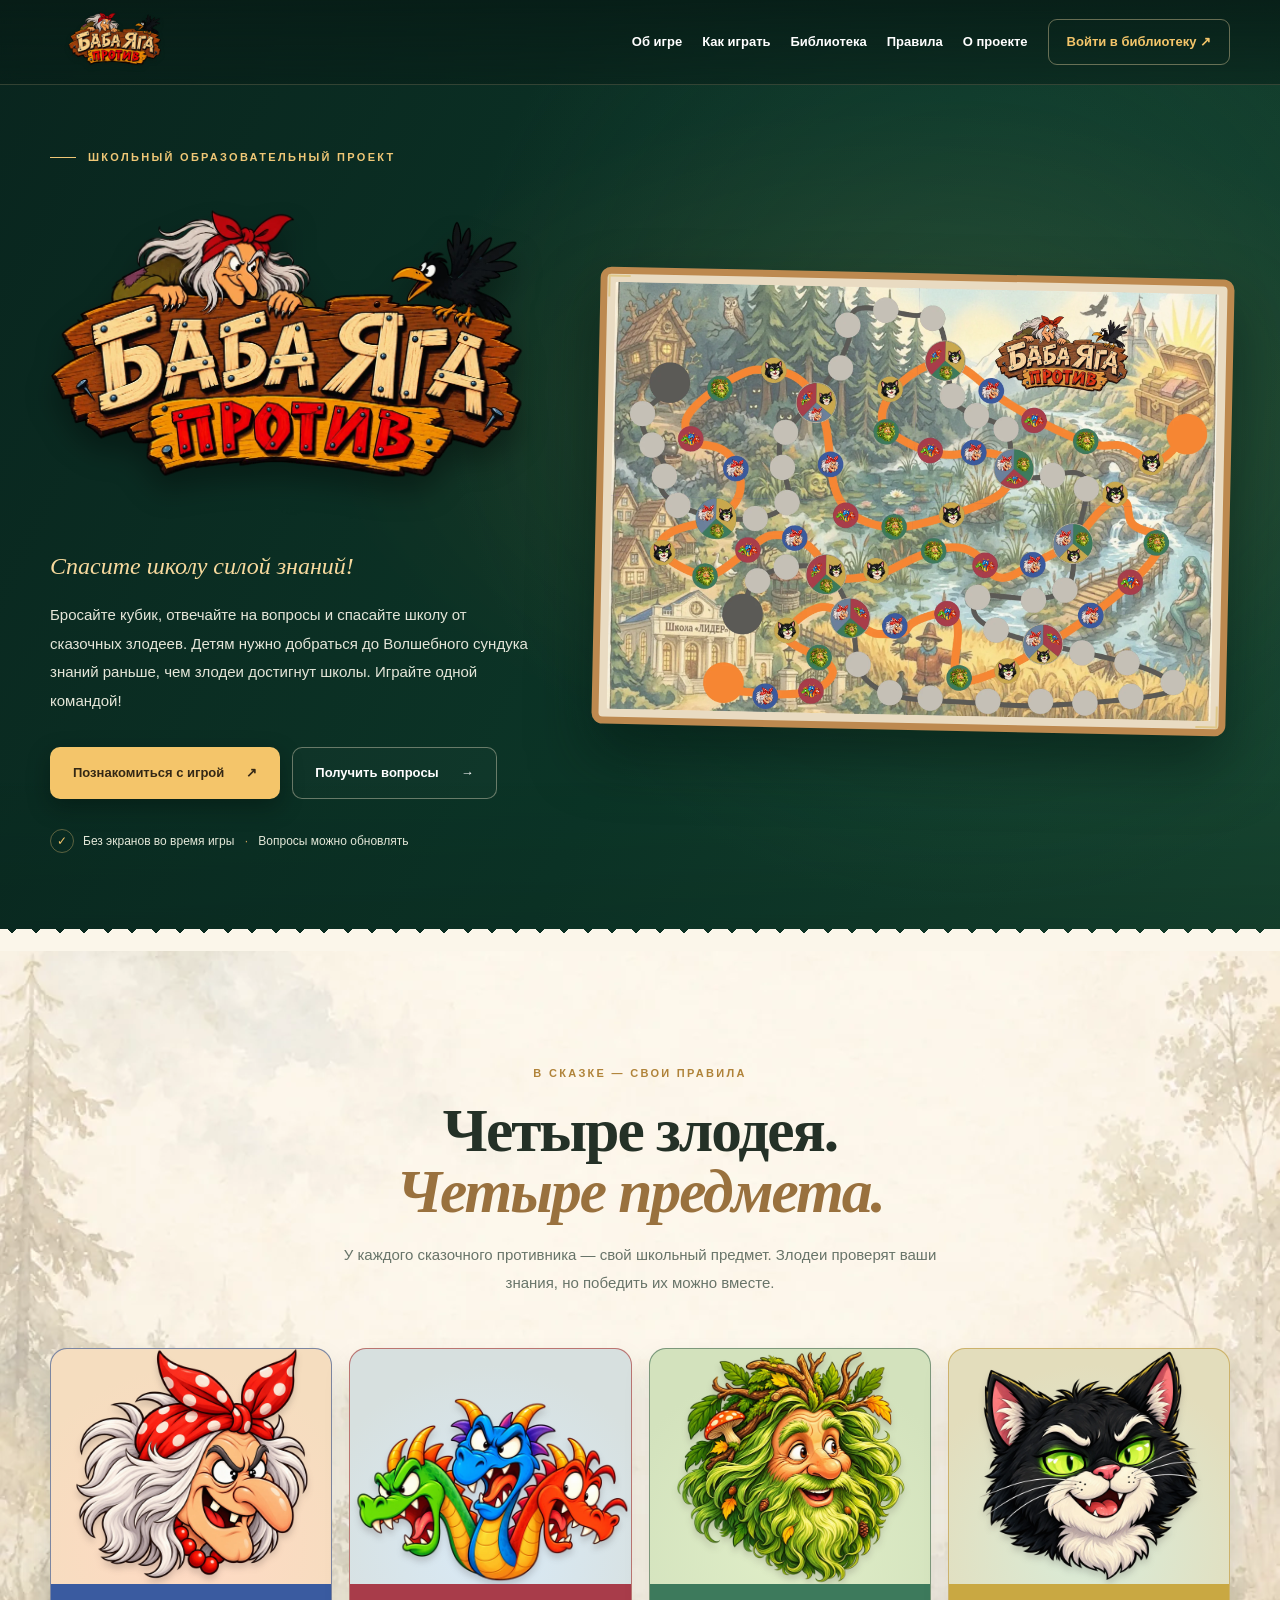
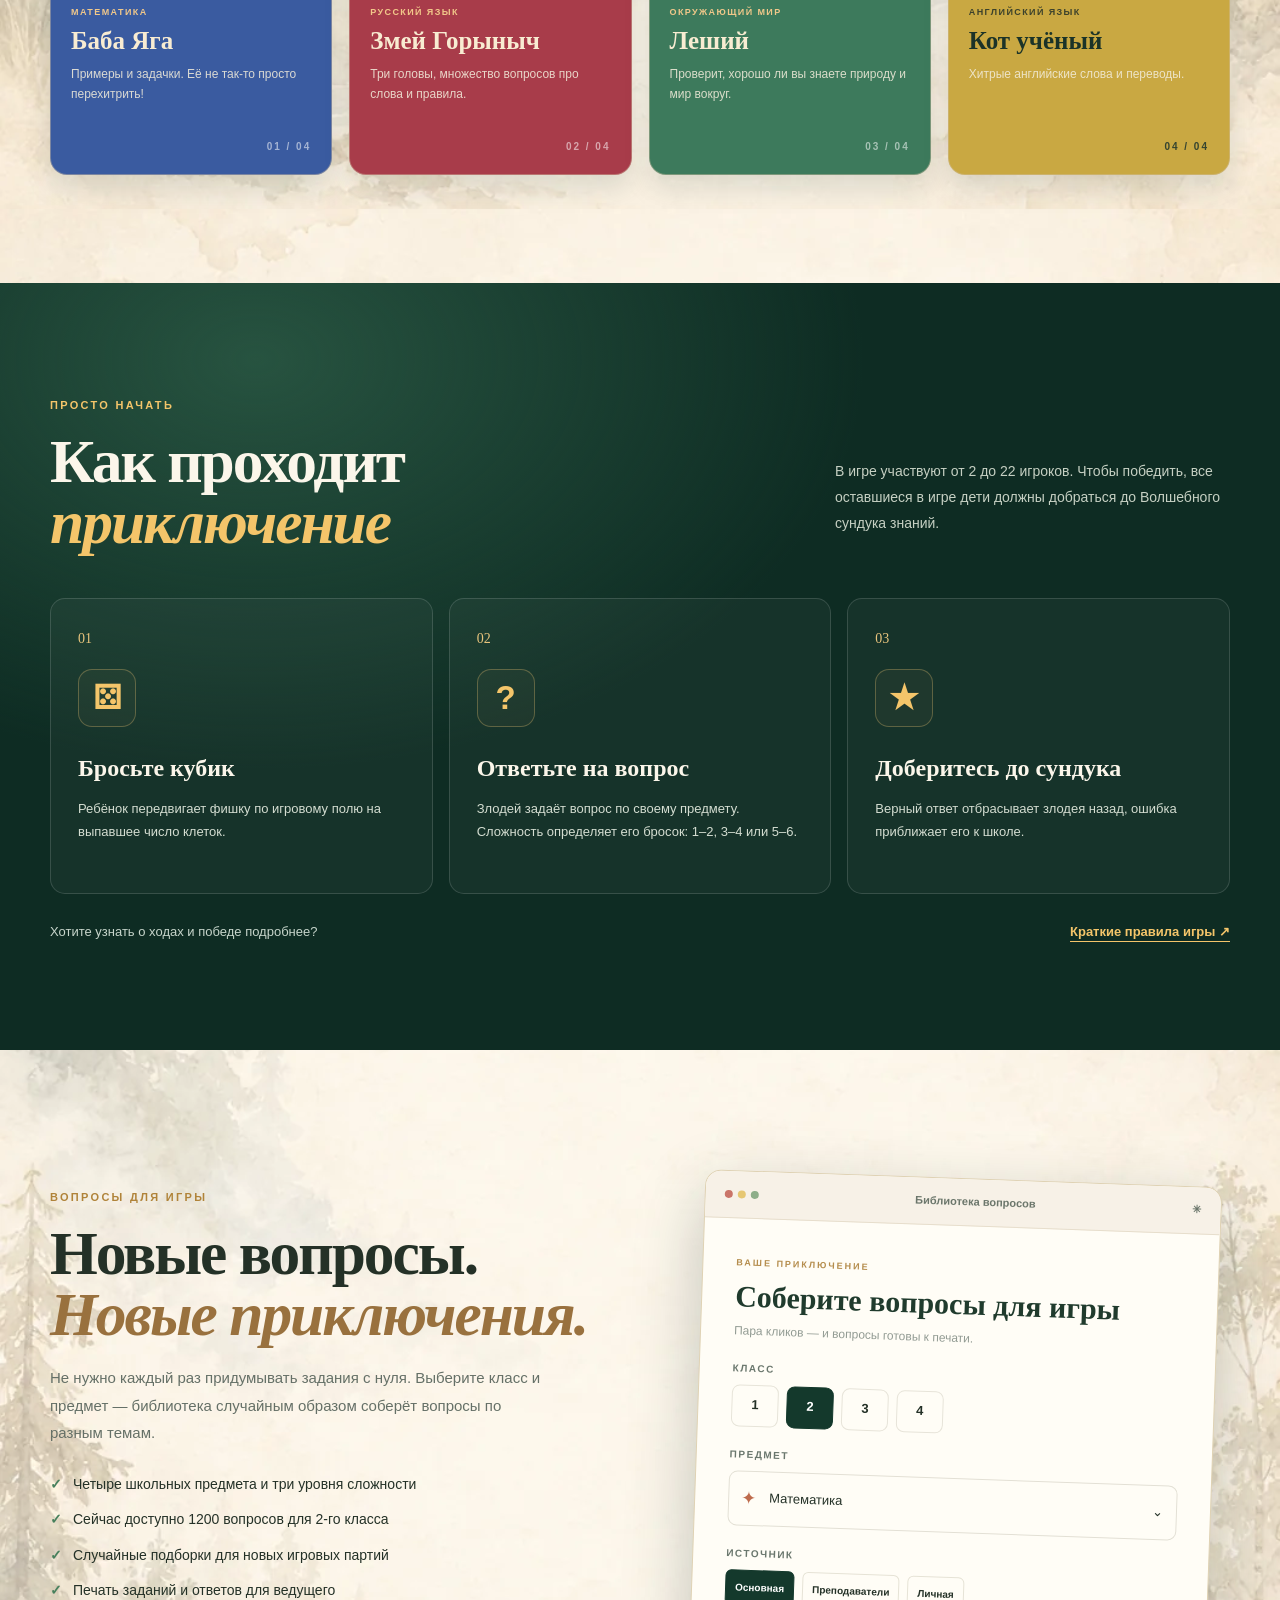
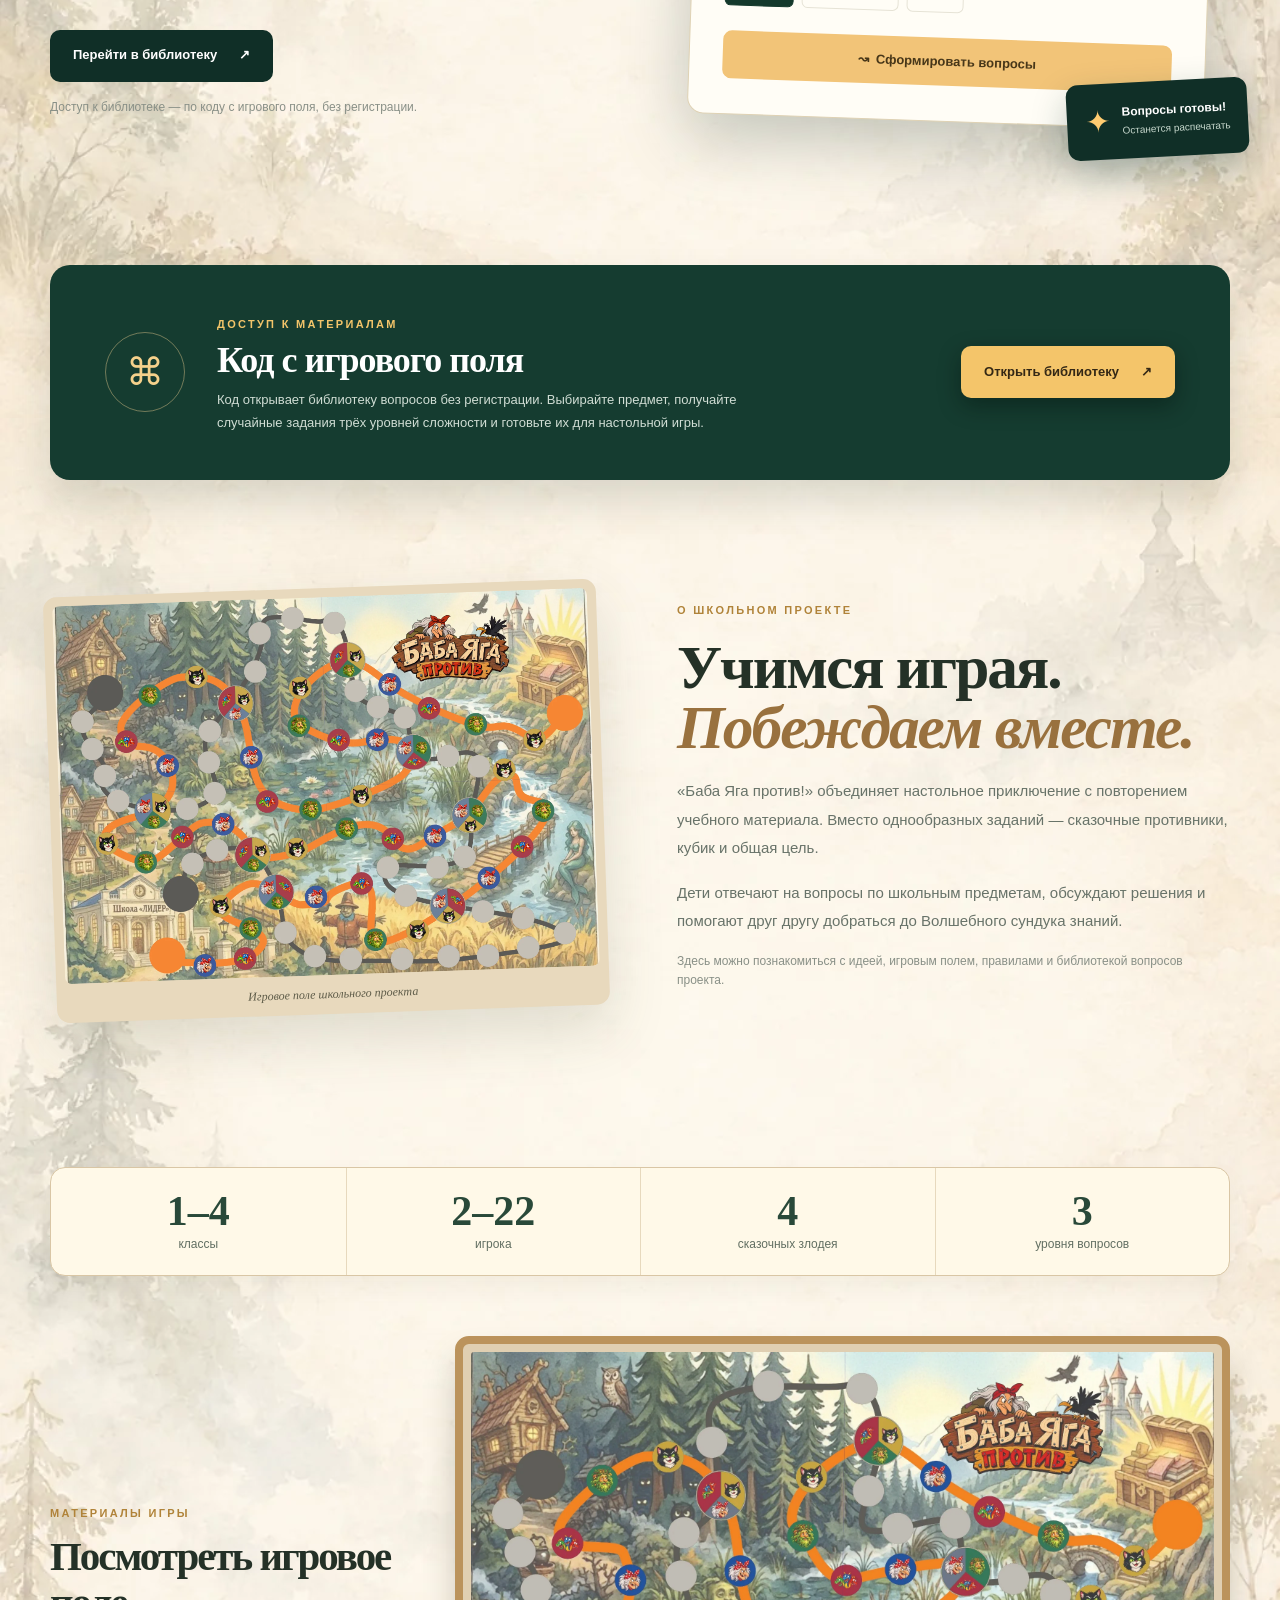
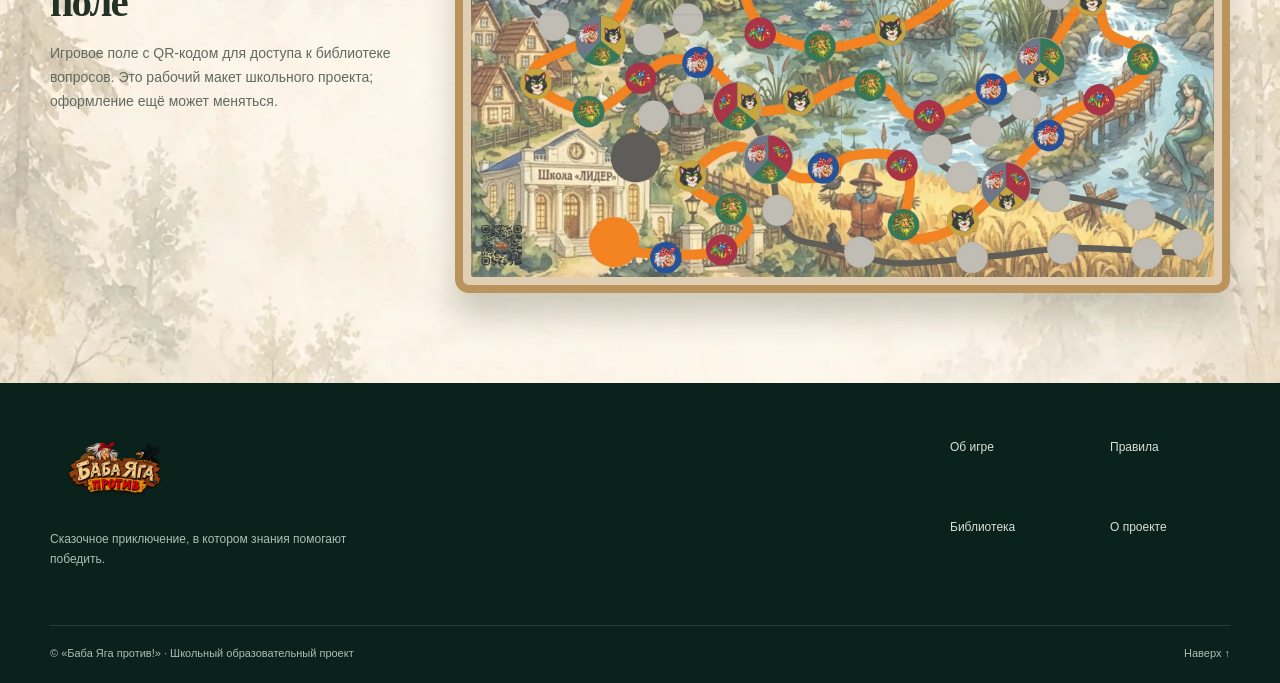
==== commit 9caf5339: "Set exact character card colors and preserve text readability" ====
--- a/index.html
+++ b/index.html
@@ -7,7 +7,7 @@
   <meta name="theme-color" content="#102c25">
   <meta name="description" content="«Баба Яга против!» — школьный образовательный проект: настольная игра для повторения учебного материала, сказочные персонажи, правила и библиотека вопросов.">
   <title>Баба Яга против! — Настольная игра, где знания побеждают</title>
-  <link rel="stylesheet" href="css/style.css"><link rel="stylesheet" href="css/v3.css"><link rel="stylesheet" href="css/home-background.css">
+  <link rel="stylesheet" href="css/style.css?v=20261107-villain-colors"><link rel="stylesheet" href="css/v3.css"><link rel="stylesheet" href="css/home-background.css">
 </head>
 <body class="home-page">
 <header class="site-header" id="top">
--- a/css/style.css
+++ b/css/style.css
@@ -1,4 +1,5 @@
-:root{--forest:#102f27;--forest-deep:#0b231e;--forest-mid:#1b4035;--cream:#fbf6ea;--paper:#f3ead7;--ink:#243229;--muted:#687469;--gold:#f6c873;--gold-dark:#ad7532;--line:#ded6c5;--radius:20px;--shadow:0 24px 66px #132c2440}*{box-sizing:border-box}html{scroll-behavior:smooth}body{margin:0;background:var(--cream);color:var(--ink);font-family:Arial,'Segoe UI',sans-serif;font-size:16px;line-height:1.6;-webkit-font-smoothing:antialiased}body.modal-open{overflow:hidden}a{text-decoration:none;color:inherit}button,input,select,textarea{font:inherit}button,a{ -webkit-tap-highlight-color:transparent}button{cursor:pointer}img{display:block;max-width:100%}p{margin:0 0 1rem}.container{width:min(1180px,calc(100% - 48px));margin:auto}.site-header{position:absolute;z-index:10;inset:0 0 auto;color:white;background:linear-gradient(180deg,#071c16db,#071c1680);backdrop-filter:blur(8px);border-bottom:1px solid #f7e7b02e}.nav-wrap{min-height:88px;display:flex;align-items:center;justify-content:space-between;gap:20px}.wordmark{display:inline-flex;align-items:center;gap:9px;font-weight:800;font-size:20px;line-height:1;letter-spacing:-.7px;white-space:nowrap}.wordmark em{display:block;font-size:15px;font-style:normal;letter-spacing:1.5px;color:var(--gold);text-transform:uppercase;margin-top:5px}.brand-star{font-size:35px;color:var(--gold);font-weight:300}.main-nav{display:flex;align-items:center;gap:25px;font-size:13px;font-weight:700}.main-nav>a:not(.nav-button){transition:color .2s}.main-nav>a:not(.nav-button):hover{color:var(--gold)}.nav-button{padding:12px 18px;border:1px solid #ead3a36b;color:var(--gold);border-radius:9px;white-space:nowrap}.nav-button:hover{background:#ebd7ae1c}.menu-toggle{display:none;background:none;border:0;font-size:24px;color:white;line-height:1}.hero{position:relative;overflow:hidden;min-height:805px;background:#102b24;color:white;isolation:isolate}.hero-scene{position:absolute;inset:0;background:radial-gradient(circle at 77% 23%,#3666579c,transparent 46%),radial-gradient(circle at 9% 90%,#1b594766,transparent 40%),linear-gradient(115deg,#071e19,#153c30 64%,#103025);z-index:-2}.hero::after{content:'';position:absolute;inset:0;z-index:-1;opacity:.2;background:radial-gradient(ellipse at 70% 45%,#c28c37a6,transparent 46%),linear-gradient(transparent 82%,#071b17)}.hero-grid{display:grid;grid-template-columns:.87fr 1.13fr;align-items:center;gap:58px;min-height:805px;padding:170px 0 130px}.eyebrow,.section-kicker{font-weight:800;font-size:11px;line-height:1.35;letter-spacing:2.3px;color:#b08339}.eyebrow{color:#efc776;display:flex;align-items:center;gap:12px;margin-bottom:28px}.eyebrow-line{display:block;height:1px;width:26px;background:#efc776}.hero h1,.section h2,.inner-intro h1,.library-hero h1{font-family:Georgia,'Times New Roman',serif;letter-spacing:-2px;font-weight:700;line-height:.99}.hero h1{font-size:clamp(68px,7.4vw,118px);margin:0 0 26px;text-shadow:0 7px 24px #0005}.hero h1 span{color:var(--gold);font-size:.82em;font-style:italic}.hero-lead{font-family:Georgia,serif;font-size:24px;font-style:italic;color:#f7d99d;margin:0 0 16px}.hero-desc{max-width:490px;font-size:15px;line-height:1.9;color:#e5e6d9;margin-bottom:32px}.hero-actions{display:flex;gap:12px;flex-wrap:wrap}.btn{display:inline-flex;align-items:center;justify-content:center;gap:22px;min-height:52px;padding:14px 22px;border-radius:10px;border:1px solid transparent;font-weight:800;font-size:13px;line-height:1.25;white-space:nowrap;transition:transform .18s,background .18s,box-shadow .18s}.btn:hover{transform:translateY(-2px)}.btn-gold{background:var(--gold);color:#342815;box-shadow:0 8px 22px #010e0966}.btn-gold:hover{background:#ffdb91}.btn-outline-light{background:#ffffff05;border-color:#e8dec46a;color:#fff}.btn-outline-dark{border-color:#b9b5a5;color:var(--forest);background:transparent}.btn-forest{background:var(--forest);color:#fff}.btn-forest:hover{background:#24513f}.hero-note{margin-top:30px;display:flex;align-items:center;gap:9px;font-size:12px;color:#e4e8d9}.hero-note i{font-style:normal;margin:0 7px;color:#cda25b}.circle-tick{color:var(--gold);border:1px solid #eac0755e;border-radius:100%;height:24px;width:24px;display:grid;place-items:center}.hero-display{position:relative;min-width:0}.board-frame{padding:8px;background:#dec894;border:7px solid #59472b;box-shadow:0 27px 0 #07160b22,0 45px 90px #0009,0 0 0 1px #cdb57c;border-radius:11px;transform:rotate(2deg);position:relative}.board-frame img{width:100%;height:auto;border:2px solid #f7e9b3;border-radius:2px}.frame-corner{position:absolute;border:2px solid #dfc88a;width:22px;height:22px}.corner-a{top:1px;left:1px;border-right:0;border-bottom:0}.corner-b{bottom:1px;right:1px;border-left:0;border-top:0}.board-caption{display:flex;gap:12px;align-items:center;justify-content:center;margin-top:35px;color:#e3d2a6;text-transform:uppercase;letter-spacing:2px;font-size:10px;font-weight:800}.sparkle{font-size:26px;color:var(--gold)}.caption-rule{height:1px;width:33px;background:#edddae70}.hero-bottom-ornament{position:absolute;bottom:0;height:22px;left:0;right:0;background:linear-gradient(135deg,transparent 12px,var(--cream) 0) 0 0/24px 24px,linear-gradient(225deg,transparent 12px,var(--cream) 0) 0 0/24px 24px}.section{padding:108px 0}.paper-section{background:var(--cream);background-image:radial-gradient(#a9854e12 1px,transparent 1px);background-size:24px 24px}.section-heading.center{text-align:center;max-width:640px;margin:0 auto 50px}.section h2{font-size:clamp(40px,4.8vw,67px);margin:15px 0 19px}.section h2 em,.inner-intro h1 em{font-style:italic;color:#99713e}.section-heading p{font-size:15px;color:var(--muted);line-height:1.9}.villains-grid{display:grid;grid-template-columns:repeat(4,1fr);gap:15px}.villain{min-height:308px;position:relative;padding:30px 23px 25px;border-radius:15px;display:flex;flex-direction:column;overflow:hidden;color:#f8ecd2;box-shadow:0 12px 25px #10352e13}.villain::after{content:'';position:absolute;top:-65px;right:-65px;border:1px solid #ffffff22;width:220px;height:220px;border-radius:50%;box-shadow:0 0 0 40px #ffffff07,0 0 0 85px #ffffff05;pointer-events:none}.villain-yaga{background:linear-gradient(145deg,#8f3429,#5e211f)}.villain-dragon{background:linear-gradient(145deg,#276849,#1e4233)}.villain-leshy{background:linear-gradient(145deg,#7b7140,#49462d)}.villain-cat{background:linear-gradient(145deg,#69517b,#352e4c)}.villain-icon{font-family:Georgia,serif;display:grid;place-items:center;width:72px;height:72px;border-radius:50%;background:#ffffff17;border:1px solid #ffffff60;color:#f7dc9d;font-size:39px;margin-bottom:21px}.villain-label{font-size:10px;font-weight:800;letter-spacing:1.9px;color:#f1c88a}.villain h3{font-family:Georgia,serif;font-size:25px;margin:7px 0 9px;line-height:1.2}.villain p{font-size:12px;line-height:1.65;color:#f2eddbdd}.villain-id{margin-top:auto;align-self:flex-end;font-weight:700;font-size:10px;color:#ffffff8a;letter-spacing:2px}.forest-mid{background:radial-gradient(ellipse at 20% 10%,#275340 0%,transparent 42%),#0e2c23;color:var(--cream)}.kicker-amber{color:var(--gold)}.how-heading{display:flex;align-items:end;justify-content:space-between;gap:80px;margin-bottom:45px}.how-heading h2{margin-bottom:0}.how-heading h2 em{color:var(--gold)}.how-heading>p{max-width:395px;color:#c6d0c3;font-size:14px;line-height:1.85}.steps-grid{display:grid;grid-template-columns:repeat(3,1fr);gap:16px}.step-card{background:#ffffff09;border:1px solid #ffffff24;border-radius:15px;padding:26px 27px 33px;position:relative;min-height:272px}.step-num{font-family:Georgia,serif;font-size:14px;color:#e8c47d}.step-symbol{border:1px solid #e7be7350;background:#e7be730b;color:var(--gold);display:grid;place-items:center;width:58px;height:58px;border-radius:14px;font-size:33px;font-weight:800;margin:18px 0 22px}.step-card h3{font-family:Georgia,serif;font-size:24px;margin:0 0 10px}.step-card p{font-size:13px;line-height:1.8;color:#d4ddd1}.read-rules{display:flex;justify-content:space-between;align-items:center;gap:20px;padding-top:28px;color:#c7d5cb;font-size:13px}.read-rules a{color:var(--gold);font-weight:800;text-decoration:underline;text-underline-offset:5px}.library-promo{background:#f2ead8}.promo-grid{display:grid;grid-template-columns:1fr 1fr;gap:75px;align-items:center}.promo-content>p{line-height:1.85;color:#657067;font-size:15px;max-width:500px}.feature-list{list-style:none;padding:0;margin:26px 0 28px;display:grid;gap:13px}.feature-list li{display:flex;gap:11px;font-size:14px}.feature-list li span{font-weight:800;color:#47805c}.small-muted{font-size:12px!important;color:#899087!important;margin-top:16px!important;line-height:1.6!important}.promo-visual{position:relative;padding:20px 18px 34px}.mock-browser{background:#fffdf6;border-radius:16px;box-shadow:var(--shadow);overflow:hidden;border:1px solid #dfd2b4;transform:rotate(2deg)}.browser-bar{height:47px;display:flex;align-items:center;justify-content:space-between;padding:0 19px;background:#f7f1e7;color:#6b766b;font-weight:800;font-size:11px;border-bottom:1px solid #e7decc}.browser-dots{display:flex;gap:5px}.browser-dots i{width:8px;height:8px;border-radius:50%;background:#cebbaa}.browser-dots i:first-child{background:#ca7569}.browser-dots i:nth-child(2){background:#e6c772}.browser-dots i:last-child{background:#8eae89}.mock-body{padding:29px 33px 35px}.mock-head h3{font-family:Georgia,serif;font-size:30px;line-height:1.2;color:#203b2d;margin:5px 0 7px}.mock-head p{color:#929b93;font-size:12px}.mock-kicker{color:#b58d4d;font-size:9px;letter-spacing:2px;font-weight:800}.mock-label{margin:20px 0 8px;color:#6a776d;font-size:10px;font-weight:800;letter-spacing:1.5px}.mock-pills,.mock-sources{display:flex;gap:8px}.mock-pills span{display:grid;place-items:center;border:1px solid #e7e4d9;border-radius:8px;width:47px;height:42px;font-weight:800;font-size:13px}.mock-pills .active,.mock-sources .active{background:#14392c;color:white;border-color:#14392c}.mock-subject{display:flex;align-items:center;gap:13px;border:1px solid #e3e0d5;padding:12px;border-radius:9px;font-size:13px}.mock-subject>span:last-child{margin-left:auto}.mock-mark{color:#be6b4c;font-size:18px}.mock-sources span{font-size:10px;padding:9px;border:1px solid #e6e3d6;border-radius:6px;font-weight:700}.mock-cta{background:#f2c478;text-align:center;padding:14px;color:#483719;font-weight:800;font-size:13px;border-radius:9px;margin-top:25px}.mock-floating{position:absolute;bottom:0;right:-18px;background:var(--forest);color:white;box-shadow:0 14px 35px #10352e44;display:flex;align-items:center;gap:12px;border-radius:12px;padding:14px 18px;transform:rotate(-3deg)}.mock-floating>span{font-size:30px;color:#ffcc70}.mock-floating strong{font-size:12px;display:block}.mock-floating small{font-size:10px;color:#c6d7cc;display:block}.access-section{padding:0;background:#f2ead8}.access-panel{background:#153c30;color:white;border-radius:20px;padding:45px 55px;display:grid;grid-template-columns:90px 1fr auto;gap:22px;align-items:center;box-shadow:0 22px 40px #20382a26}.access-icon{display:grid;place-items:center;width:80px;height:80px;border:1px solid #f3d1956b;border-radius:50%;color:#f5d18b;font-size:38px}.access-panel h2{font-size:36px;margin:8px 0 9px;letter-spacing:-1px}.access-panel p{max-width:560px;color:#d0ddd4;font-size:13px;line-height:1.8;margin:0}.project-section{background:#fbf6ea}.project-grid{display:grid;grid-template-columns:1fr 1fr;gap:74px;align-items:center}.project-photo{background:#e8d9bd;padding:9px;border-radius:13px;box-shadow:0 25px 55px #4b51342b;transform:rotate(-2deg)}.project-photo img{border-radius:7px}.project-photo>span{display:block;text-align:center;font-family:Georgia,serif;font-size:12px;color:#5d5b48;padding:10px 0 1px;font-style:italic}.project-copy>p{color:#687369;line-height:1.9;font-size:15px}.footer{background:#09231c;color:#d7e0d3;padding:55px 0 20px}.footer-grid{display:flex;justify-content:space-between;gap:50px;margin-bottom:40px}.footer-mark{color:white}.footer-grid p{max-width:330px;color:#aabfb1;font-size:12px;line-height:1.7;margin-top:17px}.footer-grid nav{display:grid;grid-template-columns:repeat(2,minmax(120px,1fr));gap:12px 40px;font-size:12px}.footer-grid nav a:hover{color:var(--gold)}.footer-bottom{border-top:1px solid #ffffff1e;padding-top:19px;display:flex;justify-content:space-between;font-size:11px;color:#b0bdb3}.inner-page .site-header,.library-page .site-header{position:relative;background:#0d2c23}.inner-intro{padding:88px 0 70px;color:white;background:linear-gradient(90deg,#0e2d24f7,#0e2d24d6),url('../assets/forest.webp') center 48%/cover}.inner-intro h1{font-size:clamp(55px,7vw,88px);margin:15px 0}.inner-intro h1 em{color:var(--gold)}.inner-intro p{max-width:630px;color:#d8e1d3}.rules-content{padding:70px 0 105px}.rules-grid{display:grid;grid-template-columns:1.2fr .8fr;gap:42px;align-items:start}.rule-box{border-bottom:1px solid #e2d8c7;padding:0 0 24px;margin-bottom:25px;position:relative}.rule-number{font-family:Georgia,serif;font-size:15px;color:#ae8949;font-weight:700}.rule-box h2{font-size:31px;margin:7px 0 14px}.rule-box p{max-width:650px;color:#5c695e;line-height:1.85}.rules-aside{position:sticky;top:24px;border-radius:12px;overflow:hidden;box-shadow:var(--shadow);background:white}.rules-aside img{width:100%}.aside-info{padding:25px}.aside-info strong{font-family:Georgia,serif;font-size:20px}.aside-info p{margin:8px 0 0;font-size:13px;color:#68766c;line-height:1.8}.rule-note{background:#f1e8d5;padding:22px 25px;border-left:3px solid #c59a5c;font-size:13px;margin-bottom:23px}.rule-buttons{display:flex;gap:12px;flex-wrap:wrap}
+:root{--forest:#102f27;--forest-deep:#0b231e;--forest-mid:#1b4035;--cream:#fbf6ea;--paper:#f3ead7;--ink:#243229;--muted:#687469;--gold:#f6c873;--gold-dark:#ad7532;--line:#ded6c5;--radius:20px;--shadow:0 24px 66px #132c2440}*{box-sizing:border-box}html{scroll-behavior:smooth}body{margin:0;background:var(--cream);color:var(--ink);font-family:Arial,'Segoe UI',sans-serif;font-size:16px;line-height:1.6;-webkit-font-smoothing:antialiased}body.modal-open{overflow:hidden}a{text-decoration:none;color:inherit}button,input,select,textarea{font:inherit}button,a{ -webkit-tap-highlight-color:transparent}button{cursor:pointer}img{display:block;max-width:100%}p{margin:0 0 1rem}.container{width:min(1180px,calc(100% - 48px));margin:auto}.site-header{position:absolute;z-index:10;inset:0 0 auto;color:white;background:linear-gradient(180deg,#071c16db,#071c1680);backdrop-filter:blur(8px);border-bottom:1px solid #f7e7b02e}.nav-wrap{min-height:88px;display:flex;align-items:center;justify-content:space-between;gap:20px}.wordmark{display:inline-flex;align-items:center;gap:9px;font-weight:800;font-size:20px;line-height:1;letter-spacing:-.7px;white-space:nowrap}.wordmark em{display:block;font-size:15px;font-style:normal;letter-spacing:1.5px;color:var(--gold);text-transform:uppercase;margin-top:5px}.brand-star{font-size:35px;color:var(--gold);font-weight:300}.main-nav{display:flex;align-items:center;gap:25px;font-size:13px;font-weight:700}.main-nav>a:not(.nav-button){transition:color .2s}.main-nav>a:not(.nav-button):hover{color:var(--gold)}.nav-button{padding:12px 18px;border:1px solid #ead3a36b;color:var(--gold);border-radius:9px;white-space:nowrap}.nav-button:hover{background:#ebd7ae1c}.menu-toggle{display:none;background:none;border:0;font-size:24px;color:white;line-height:1}.hero{position:relative;overflow:hidden;min-height:805px;background:#102b24;color:white;isolation:isolate}.hero-scene{position:absolute;inset:0;background:radial-gradient(circle at 77% 23%,#3666579c,transparent 46%),radial-gradient(circle at 9% 90%,#1b594766,transparent 40%),linear-gradient(115deg,#071e19,#153c30 64%,#103025);z-index:-2}.hero::after{content:'';position:absolute;inset:0;z-index:-1;opacity:.2;background:radial-gradient(ellipse at 70% 45%,#c28c37a6,transparent 46%),linear-gradient(transparent 82%,#071b17)}.hero-grid{display:grid;grid-template-columns:.87fr 1.13fr;align-items:center;gap:58px;min-height:805px;padding:170px 0 130px}.eyebrow,.section-kicker{font-weight:800;font-size:11px;line-height:1.35;letter-spacing:2.3px;color:#b08339}.eyebrow{color:#efc776;display:flex;align-items:center;gap:12px;margin-bottom:28px}.eyebrow-line{display:block;height:1px;width:26px;background:#efc776}.hero h1,.section h2,.inner-intro h1,.library-hero h1{font-family:Georgia,'Times New Roman',serif;letter-spacing:-2px;font-weight:700;line-height:.99}.hero h1{font-size:clamp(68px,7.4vw,118px);margin:0 0 26px;text-shadow:0 7px 24px #0005}.hero h1 span{color:var(--gold);font-size:.82em;font-style:italic}.hero-lead{font-family:Georgia,serif;font-size:24px;font-style:italic;color:#f7d99d;margin:0 0 16px}.hero-desc{max-width:490px;font-size:15px;line-height:1.9;color:#e5e6d9;margin-bottom:32px}.hero-actions{display:flex;gap:12px;flex-wrap:wrap}.btn{display:inline-flex;align-items:center;justify-content:center;gap:22px;min-height:52px;padding:14px 22px;border-radius:10px;border:1px solid transparent;font-weight:800;font-size:13px;line-height:1.25;white-space:nowrap;transition:transform .18s,background .18s,box-shadow .18s}.btn:hover{transform:translateY(-2px)}.btn-gold{background:var(--gold);color:#342815;box-shadow:0 8px 22px #010e0966}.btn-gold:hover{background:#ffdb91}.btn-outline-light{background:#ffffff05;border-color:#e8dec46a;color:#fff}.btn-outline-dark{border-color:#b9b5a5;color:var(--forest);background:transparent}.btn-forest{background:var(--forest);color:#fff}.btn-forest:hover{background:#24513f}.hero-note{margin-top:30px;display:flex;align-items:center;gap:9px;font-size:12px;color:#e4e8d9}.hero-note i{font-style:normal;margin:0 7px;color:#cda25b}.circle-tick{color:var(--gold);border:1px solid #eac0755e;border-radius:100%;height:24px;width:24px;display:grid;place-items:center}.hero-display{position:relative;min-width:0}.board-frame{padding:8px;background:#dec894;border:7px solid #59472b;box-shadow:0 27px 0 #07160b22,0 45px 90px #0009,0 0 0 1px #cdb57c;border-radius:11px;transform:rotate(2deg);position:relative}.board-frame img{width:100%;height:auto;border:2px solid #f7e9b3;border-radius:2px}.frame-corner{position:absolute;border:2px solid #dfc88a;width:22px;height:22px}.corner-a{top:1px;left:1px;border-right:0;border-bottom:0}.corner-b{bottom:1px;right:1px;border-left:0;border-top:0}.board-caption{display:flex;gap:12px;align-items:center;justify-content:center;margin-top:35px;color:#e3d2a6;text-transform:uppercase;letter-spacing:2px;font-size:10px;font-weight:800}.sparkle{font-size:26px;color:var(--gold)}.caption-rule{height:1px;width:33px;background:#edddae70}.hero-bottom-ornament{position:absolute;bottom:0;height:22px;left:0;right:0;background:linear-gradient(135deg,transparent 12px,var(--cream) 0) 0 0/24px 24px,linear-gradient(225deg,transparent 12px,var(--cream) 0) 0 0/24px 24px}.section{padding:108px 0}.paper-section{background:var(--cream);background-image:radial-gradient(#a9854e12 1px,transparent 1px);background-size:24px 24px}.section-heading.center{text-align:center;max-width:640px;margin:0 auto 50px}.section h2{font-size:clamp(40px,4.8vw,67px);margin:15px 0 19px}.section h2 em,.inner-intro h1 em{font-style:italic;color:#99713e}.section-heading p{font-size:15px;color:var(--muted);line-height:1.9}.villains-grid{display:grid;grid-template-columns:repeat(4,1fr);gap:15px}.villain{min-height:308px;position:relative;padding:30px 23px 25px;border-radius:15px;display:flex;flex-direction:column;overflow:hidden;color:#f8ecd2;box-shadow:0 12px 25px #10352e13}.villain::after{content:'';position:absolute;top:-65px;right:-65px;border:1px solid #ffffff22;width:220px;height:220px;border-radius:50%;box-shadow:0 0 0 40px #ffffff07,0 0 0 85px #ffffff05;pointer-events:none}.villain-yaga{background:rgb(58,91,160)}.villain-dragon{background:rgb(168,60,74)}.villain-leshy{background:rgb(61,122,92)}.villain-cat{background:rgb(201,168,66)}.villain-cat{color:#1b3328}.villain-cat .villain-label{color:#3b412b}.villain-cat p{color:#253c2f}.villain-cat .villain-id{color:#354430}
+.villain-icon{font-family:Georgia,serif;display:grid;place-items:center;width:72px;height:72px;border-radius:50%;background:#ffffff17;border:1px solid #ffffff60;color:#f7dc9d;font-size:39px;margin-bottom:21px}.villain-label{font-size:10px;font-weight:800;letter-spacing:1.9px;color:#f1c88a}.villain h3{font-family:Georgia,serif;font-size:25px;margin:7px 0 9px;line-height:1.2}.villain p{font-size:12px;line-height:1.65;color:#f2eddbdd}.villain-id{margin-top:auto;align-self:flex-end;font-weight:700;font-size:10px;color:#ffffff8a;letter-spacing:2px}.forest-mid{background:radial-gradient(ellipse at 20% 10%,#275340 0%,transparent 42%),#0e2c23;color:var(--cream)}.kicker-amber{color:var(--gold)}.how-heading{display:flex;align-items:end;justify-content:space-between;gap:80px;margin-bottom:45px}.how-heading h2{margin-bottom:0}.how-heading h2 em{color:var(--gold)}.how-heading>p{max-width:395px;color:#c6d0c3;font-size:14px;line-height:1.85}.steps-grid{display:grid;grid-template-columns:repeat(3,1fr);gap:16px}.step-card{background:#ffffff09;border:1px solid #ffffff24;border-radius:15px;padding:26px 27px 33px;position:relative;min-height:272px}.step-num{font-family:Georgia,serif;font-size:14px;color:#e8c47d}.step-symbol{border:1px solid #e7be7350;background:#e7be730b;color:var(--gold);display:grid;place-items:center;width:58px;height:58px;border-radius:14px;font-size:33px;font-weight:800;margin:18px 0 22px}.step-card h3{font-family:Georgia,serif;font-size:24px;margin:0 0 10px}.step-card p{font-size:13px;line-height:1.8;color:#d4ddd1}.read-rules{display:flex;justify-content:space-between;align-items:center;gap:20px;padding-top:28px;color:#c7d5cb;font-size:13px}.read-rules a{color:var(--gold);font-weight:800;text-decoration:underline;text-underline-offset:5px}.library-promo{background:#f2ead8}.promo-grid{display:grid;grid-template-columns:1fr 1fr;gap:75px;align-items:center}.promo-content>p{line-height:1.85;color:#657067;font-size:15px;max-width:500px}.feature-list{list-style:none;padding:0;margin:26px 0 28px;display:grid;gap:13px}.feature-list li{display:flex;gap:11px;font-size:14px}.feature-list li span{font-weight:800;color:#47805c}.small-muted{font-size:12px!important;color:#899087!important;margin-top:16px!important;line-height:1.6!important}.promo-visual{position:relative;padding:20px 18px 34px}.mock-browser{background:#fffdf6;border-radius:16px;box-shadow:var(--shadow);overflow:hidden;border:1px solid #dfd2b4;transform:rotate(2deg)}.browser-bar{height:47px;display:flex;align-items:center;justify-content:space-between;padding:0 19px;background:#f7f1e7;color:#6b766b;font-weight:800;font-size:11px;border-bottom:1px solid #e7decc}.browser-dots{display:flex;gap:5px}.browser-dots i{width:8px;height:8px;border-radius:50%;background:#cebbaa}.browser-dots i:first-child{background:#ca7569}.browser-dots i:nth-child(2){background:#e6c772}.browser-dots i:last-child{background:#8eae89}.mock-body{padding:29px 33px 35px}.mock-head h3{font-family:Georgia,serif;font-size:30px;line-height:1.2;color:#203b2d;margin:5px 0 7px}.mock-head p{color:#929b93;font-size:12px}.mock-kicker{color:#b58d4d;font-size:9px;letter-spacing:2px;font-weight:800}.mock-label{margin:20px 0 8px;color:#6a776d;font-size:10px;font-weight:800;letter-spacing:1.5px}.mock-pills,.mock-sources{display:flex;gap:8px}.mock-pills span{display:grid;place-items:center;border:1px solid #e7e4d9;border-radius:8px;width:47px;height:42px;font-weight:800;font-size:13px}.mock-pills .active,.mock-sources .active{background:#14392c;color:white;border-color:#14392c}.mock-subject{display:flex;align-items:center;gap:13px;border:1px solid #e3e0d5;padding:12px;border-radius:9px;font-size:13px}.mock-subject>span:last-child{margin-left:auto}.mock-mark{color:#be6b4c;font-size:18px}.mock-sources span{font-size:10px;padding:9px;border:1px solid #e6e3d6;border-radius:6px;font-weight:700}.mock-cta{background:#f2c478;text-align:center;padding:14px;color:#483719;font-weight:800;font-size:13px;border-radius:9px;margin-top:25px}.mock-floating{position:absolute;bottom:0;right:-18px;background:var(--forest);color:white;box-shadow:0 14px 35px #10352e44;display:flex;align-items:center;gap:12px;border-radius:12px;padding:14px 18px;transform:rotate(-3deg)}.mock-floating>span{font-size:30px;color:#ffcc70}.mock-floating strong{font-size:12px;display:block}.mock-floating small{font-size:10px;color:#c6d7cc;display:block}.access-section{padding:0;background:#f2ead8}.access-panel{background:#153c30;color:white;border-radius:20px;padding:45px 55px;display:grid;grid-template-columns:90px 1fr auto;gap:22px;align-items:center;box-shadow:0 22px 40px #20382a26}.access-icon{display:grid;place-items:center;width:80px;height:80px;border:1px solid #f3d1956b;border-radius:50%;color:#f5d18b;font-size:38px}.access-panel h2{font-size:36px;margin:8px 0 9px;letter-spacing:-1px}.access-panel p{max-width:560px;color:#d0ddd4;font-size:13px;line-height:1.8;margin:0}.project-section{background:#fbf6ea}.project-grid{display:grid;grid-template-columns:1fr 1fr;gap:74px;align-items:center}.project-photo{background:#e8d9bd;padding:9px;border-radius:13px;box-shadow:0 25px 55px #4b51342b;transform:rotate(-2deg)}.project-photo img{border-radius:7px}.project-photo>span{display:block;text-align:center;font-family:Georgia,serif;font-size:12px;color:#5d5b48;padding:10px 0 1px;font-style:italic}.project-copy>p{color:#687369;line-height:1.9;font-size:15px}.footer{background:#09231c;color:#d7e0d3;padding:55px 0 20px}.footer-grid{display:flex;justify-content:space-between;gap:50px;margin-bottom:40px}.footer-mark{color:white}.footer-grid p{max-width:330px;color:#aabfb1;font-size:12px;line-height:1.7;margin-top:17px}.footer-grid nav{display:grid;grid-template-columns:repeat(2,minmax(120px,1fr));gap:12px 40px;font-size:12px}.footer-grid nav a:hover{color:var(--gold)}.footer-bottom{border-top:1px solid #ffffff1e;padding-top:19px;display:flex;justify-content:space-between;font-size:11px;color:#b0bdb3}.inner-page .site-header,.library-page .site-header{position:relative;background:#0d2c23}.inner-intro{padding:88px 0 70px;color:white;background:linear-gradient(90deg,#0e2d24f7,#0e2d24d6),url('../assets/forest.webp') center 48%/cover}.inner-intro h1{font-size:clamp(55px,7vw,88px);margin:15px 0}.inner-intro h1 em{color:var(--gold)}.inner-intro p{max-width:630px;color:#d8e1d3}.rules-content{padding:70px 0 105px}.rules-grid{display:grid;grid-template-columns:1.2fr .8fr;gap:42px;align-items:start}.rule-box{border-bottom:1px solid #e2d8c7;padding:0 0 24px;margin-bottom:25px;position:relative}.rule-number{font-family:Georgia,serif;font-size:15px;color:#ae8949;font-weight:700}.rule-box h2{font-size:31px;margin:7px 0 14px}.rule-box p{max-width:650px;color:#5c695e;line-height:1.85}.rules-aside{position:sticky;top:24px;border-radius:12px;overflow:hidden;box-shadow:var(--shadow);background:white}.rules-aside img{width:100%}.aside-info{padding:25px}.aside-info strong{font-family:Georgia,serif;font-size:20px}.aside-info p{margin:8px 0 0;font-size:13px;color:#68766c;line-height:1.8}.rule-note{background:#f1e8d5;padding:22px 25px;border-left:3px solid #c59a5c;font-size:13px;margin-bottom:23px}.rule-buttons{display:flex;gap:12px;flex-wrap:wrap}
 /* Library layout */
 .library-page{background:#f6f1e7}.library-hero{background:#12342b;color:white;padding:61px 0 75px;position:relative;overflow:hidden}.library-hero:after{content:'✧';position:absolute;right:8%;top:-90px;color:#ffffff0a;font-family:Georgia,serif;font-size:400px;pointer-events:none}.library-hero .container{position:relative;z-index:1}.library-hero h1{font-size:clamp(45px,6vw,75px);margin:14px 0 15px}.library-hero h1 em{color:var(--gold)}.library-hero p{max-width:600px;color:#d0ddd3;line-height:1.85}.demo-banner{padding:14px 0;background:#f6e5bf;font-size:12px;color:#735323}.demo-banner .container{display:flex;gap:10px;align-items:center}.library-main{padding:36px 0 85px}.library-shell{display:grid;grid-template-columns:252px 1fr;gap:25px;align-items:start}.library-sidebar{position:sticky;top:16px;display:grid;gap:11px}.panel{background:white;border:1px solid #e7e0d1;border-radius:15px;box-shadow:0 5px 18px #23432a08}.side-panel{padding:21px}.side-title{font-size:11px;color:#8b927e;font-weight:800;letter-spacing:1.3px;margin-bottom:16px}.side-menu{display:grid;gap:4px}.side-link{display:flex;gap:12px;align-items:center;padding:12px;border-radius:8px;border:0;background:transparent;text-align:left;width:100%;color:#536557;font-weight:800;font-size:13px}.side-link:hover{background:#f7f3e9}.side-link.active{color:#163d30;background:#e7efe7}.side-link .side-icon{font-size:19px;width:22px;text-align:center;font-family:Georgia,serif}.side-bottom{font-size:12px;color:#68766b;line-height:1.8}.side-bottom strong{display:block;color:#1c3e30;margin-bottom:6px}.library-content{min-width:0}.section-card{padding:32px;margin-bottom:19px}.section-card h2{font-family:Georgia,serif;font-size:32px;line-height:1.2;margin:0 0 8px}.section-card .sub{color:#788378;font-size:13px;margin:0 0 25px}.filters{display:grid;grid-template-columns:1fr 1fr;gap:18px}.field{display:grid;gap:8px}.field>label,.field-title{font-size:11px;font-weight:800;letter-spacing:1px;color:#536355;text-transform:uppercase}.field input:not([type=radio]),.field select,.field textarea,.password-input{width:100%;border:1px solid #dcded2;border-radius:10px;background:#fffefa;color:#203b2e;padding:12px 14px;min-height:47px;outline:0}.field textarea{min-height:108px;resize:vertical}.field input:focus,.field select:focus,.field textarea:focus,.password-input:focus{border-color:#549471;box-shadow:0 0 0 3px #569e771f}.subject-tiles{display:grid;grid-template-columns:repeat(4,1fr);gap:9px;margin-top:8px}.subject-button{min-height:100px;border:1px solid #e3e1d6;background:#fdfbf5;color:#3d5243;border-radius:11px;display:flex;align-items:center;justify-content:center;flex-direction:column;gap:8px;text-align:center;padding:10px;font-size:11px;font-weight:800}.subject-button strong{font-family:Georgia,serif;font-size:26px;font-weight:700;line-height:1}.subject-button.active{border-color:#153f30;background:#eaf1e9;box-shadow:inset 0 0 0 1px #153f30}.source-tabs{display:grid;grid-template-columns:repeat(3,1fr);gap:8px;margin-top:8px}.source-tab{padding:15px 8px;background:#fdfbf5;border:1px solid #e5e3d8;border-radius:10px;text-align:center;font-size:12px;font-weight:800;color:#536a57}.source-tab.active{background:#143d2e;border-color:#143d2e;color:white}.source-tab span{display:block;font-size:10px;font-weight:400;opacity:.8;margin-top:2px}.generator-actions{display:flex;justify-content:space-between;align-items:end;gap:14px;margin-top:24px}.generator-actions>.field{max-width:160px}.generator-actions .btn{width:100%}.generator-actions>div:last-child{flex:1;max-width:285px}.result-meta{display:flex;justify-content:space-between;align-items:center;gap:10px;flex-wrap:wrap;margin-bottom:22px}.counter-tag{font-size:12px;color:#59715e;background:#ebf1e8;border-radius:30px;padding:6px 12px;font-weight:700}.result-actions{display:flex;gap:8px;flex-wrap:wrap}.btn-small{min-height:40px;padding:10px 13px;font-size:12px}.question-list{display:grid;gap:12px}.q-item{border:1px solid #e9e6db;background:#fdfbf6;padding:19px;border-radius:11px}.q-top{display:flex;gap:9px;align-items:center;flex-wrap:wrap;margin-bottom:10px}.q-number{font-weight:900;color:#163d2e}.q-topic{font-size:11px;color:#9a7844;background:#f5ead5;border-radius:99px;padding:4px 9px}.q-difficulty{font-size:11px;color:#55715f;background:#e5efe7;border-radius:99px;padding:4px 9px}.q-item p{font-size:15px;font-weight:700;color:#26372b;margin:0}.q-answer{font-size:13px;color:#5c6f61;margin-top:9px;padding-top:9px;border-top:1px dashed #deded2}.empty-state{text-align:center;padding:45px 18px;border:1px dashed #d9d9c9;border-radius:13px;background:#fcfaf4}.empty-state .empty-icon{font-size:32px;color:#ba9b65}.empty-state h3{font-family:Georgia,serif;font-size:23px;margin:5px 0}.empty-state p{font-size:13px;color:#869186}.inline-alert{padding:13px 15px;background:#fff3d5;color:#72582a;border-radius:9px;font-size:12px;line-height:1.7;margin:0 0 20px}.muted-info{font-size:12px;color:#7e887c;margin-top:10px}.my-questions-list{display:grid;gap:8px;margin-top:24px}.my-question{display:flex;gap:10px;align-items:start;justify-content:space-between;padding:14px;border:1px solid #e1e2d7;border-radius:10px;background:#fdfcf8}.my-question strong{font-size:13px}.my-question span{display:block;color:#8e998f;font-size:11px;margin-top:5px}.small-delete{border:1px solid #e9ceca;border-radius:7px;background:#fef2f0;color:#a54d3f;padding:8px 9px;font-size:11px;white-space:nowrap}.two-col{display:grid;grid-template-columns:1fr 1fr;gap:15px}.radio-privacy{display:flex;gap:10px;flex-wrap:wrap;margin-top:10px}.radio-privacy label{display:flex;gap:8px;align-items:center;padding:11px 13px;border:1px solid #e2e2d4;border-radius:10px;font-size:12px;font-weight:700;cursor:pointer;flex:1}.radio-privacy input{accent-color:#214b39}.form-footer{display:flex;align-items:center;gap:20px;margin-top:22px;justify-content:space-between}.form-footer>p{margin:0;font-size:12px;color:#6d7c6e}.notice-success{color:#217547;background:#e4f3e8;padding:12px 15px;border-radius:8px;font-size:13px;margin-top:14px}.card-note{background:#edf1e8;color:#36553e;padding:14px 17px;border-radius:10px;font-size:12px;line-height:1.8}.hidden{display:none!important}.access-modal{position:fixed;z-index:100;inset:0;background:#061a14c7;display:grid;place-items:center;padding:20px}.modal-box{max-width:460px;width:100%;padding:32px;background:#fff9ed;border-radius:20px;box-shadow:0 30px 80px #0008;position:relative}.modal-box h2{font:700 36px/1.08 Georgia,serif;color:#1e3b2c;margin:8px 0 12px}.modal-box p{font-size:13px;color:#687768;line-height:1.8}.modal-box .btn{width:100%;margin-top:12px}.modal-close{position:absolute;right:16px;top:11px;border:0;background:transparent;color:#61705f;font-size:26px}.modal-box input{margin:10px 0 0}.access-message{font-size:11px;color:#a55b38;min-height:18px;margin:4px 0}.demo-link{border:0;background:transparent;text-decoration:underline;color:#335f46;text-underline-offset:4px;font-size:12px;display:block;margin:18px auto 0}.private-explainer{font-size:12px;padding:16px;background:#f7f0db;border-left:3px solid #c4994f;line-height:1.7;border-radius:0 8px 8px 0}.library-tab-page{display:none}.library-tab-page.active{display:block}.print-only{display:none}
 @media(max-width:1100px){.main-nav{gap:14px}.hero-grid{gap:28px}.hero h1{font-size:85px}.promo-grid{gap:35px}.access-panel{padding:35px;grid-template-columns:68px 1fr auto}.access-icon{width:62px;height:62px}.access-panel .btn{padding:14px 15px}.subject-tiles{gap:5px}.subject-button{font-size:10px}.library-shell{grid-template-columns:210px 1fr}}
